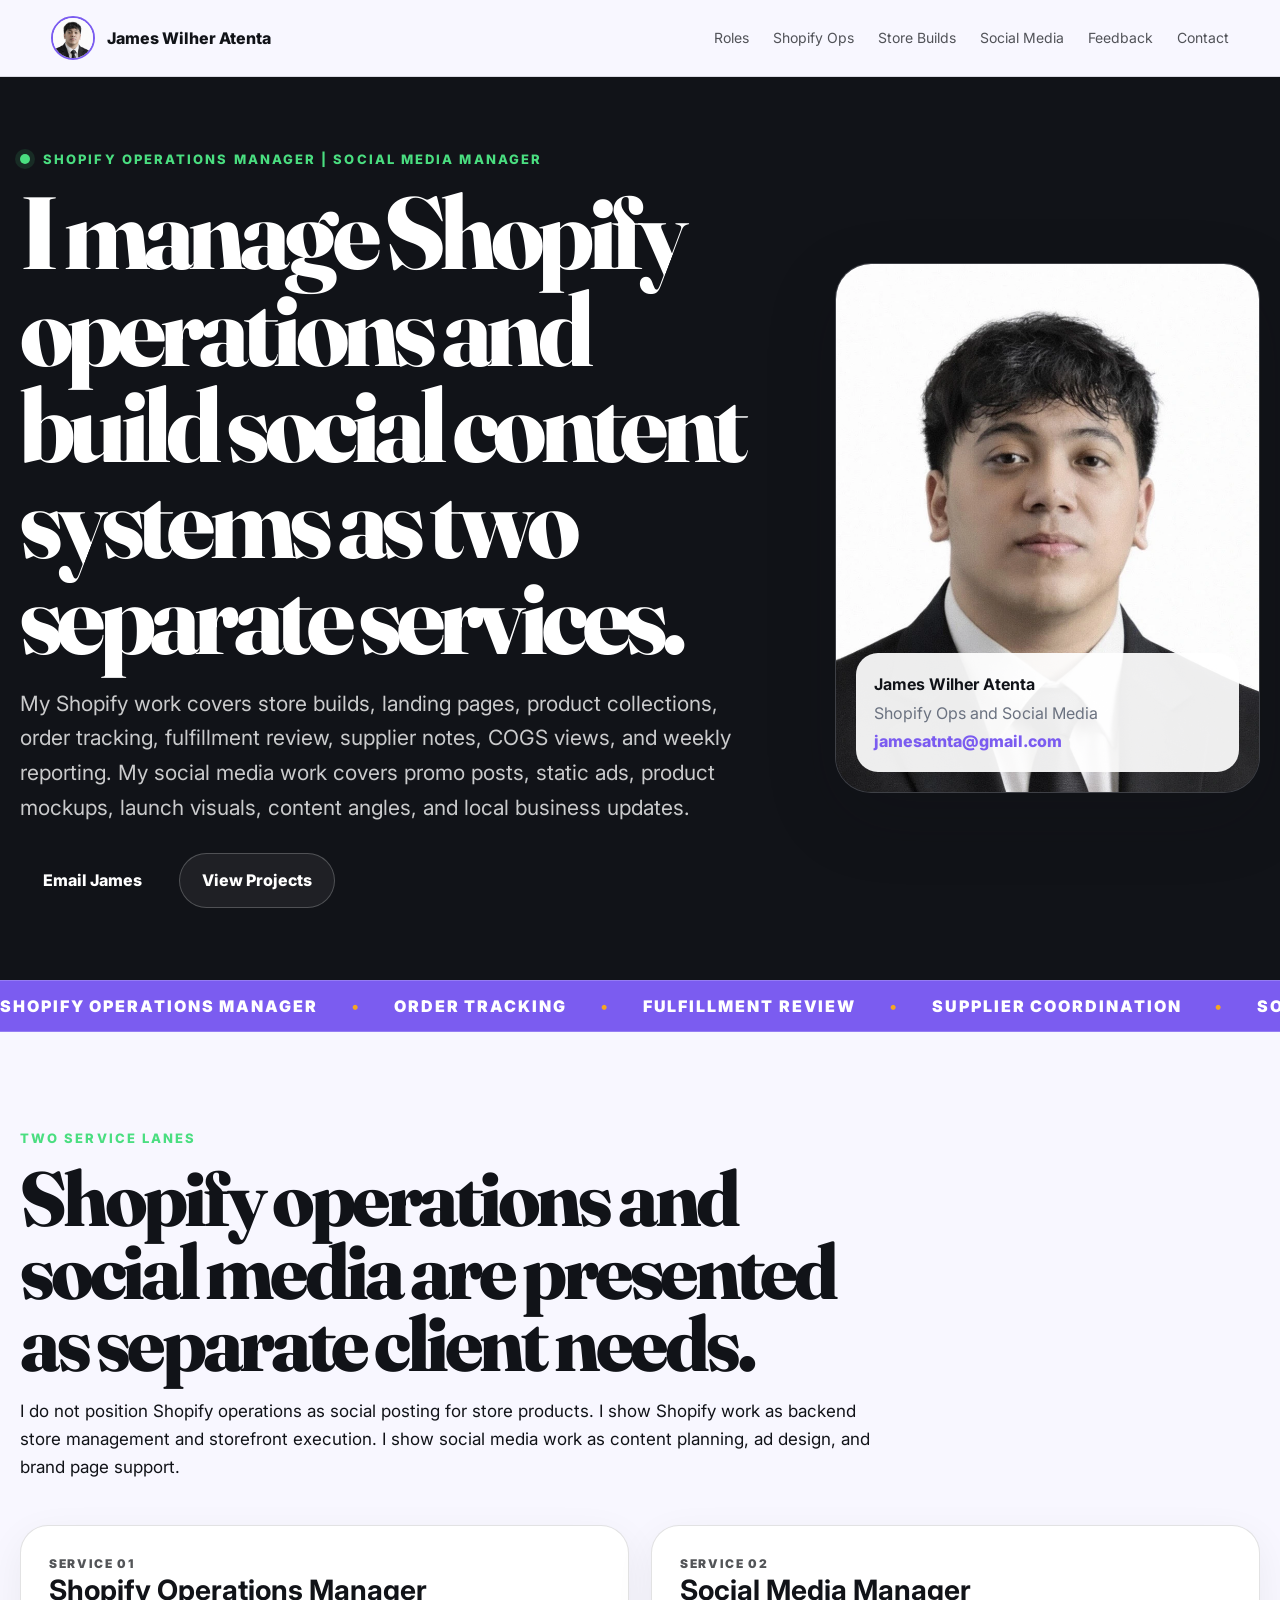
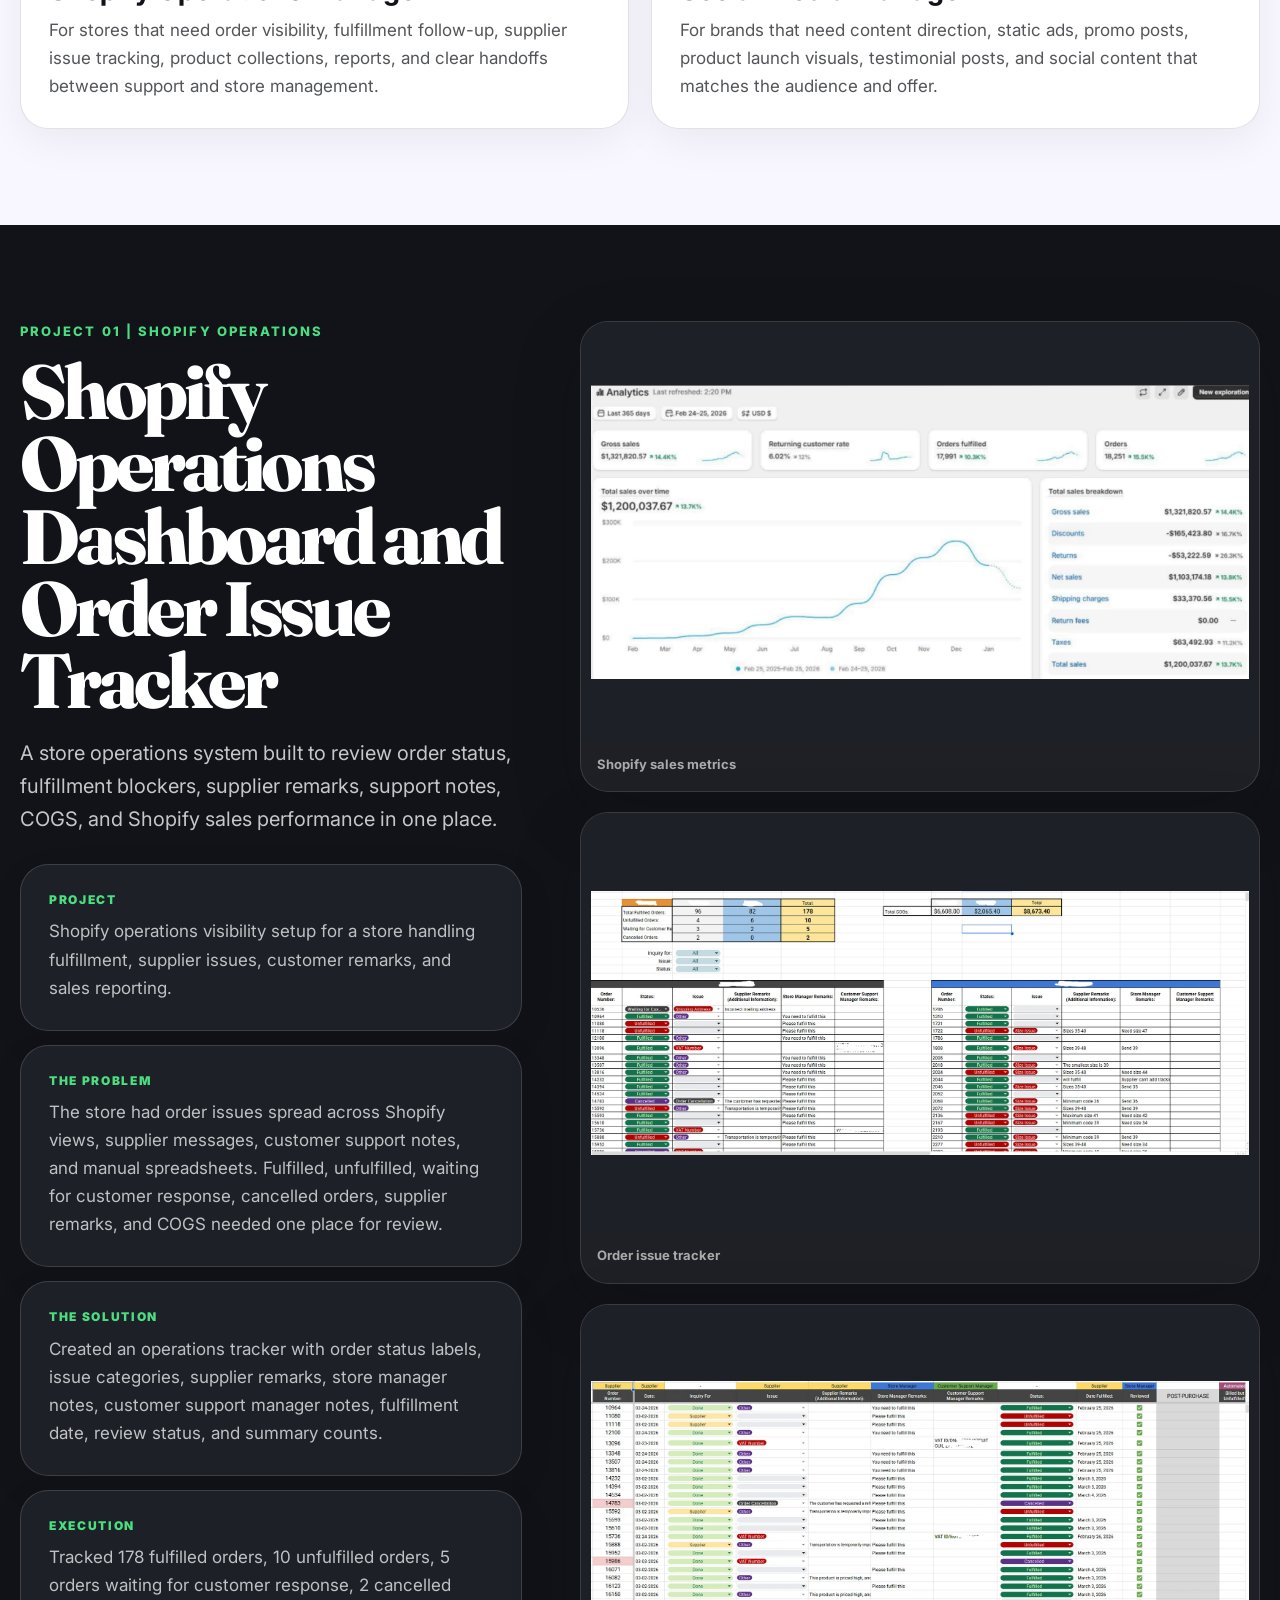
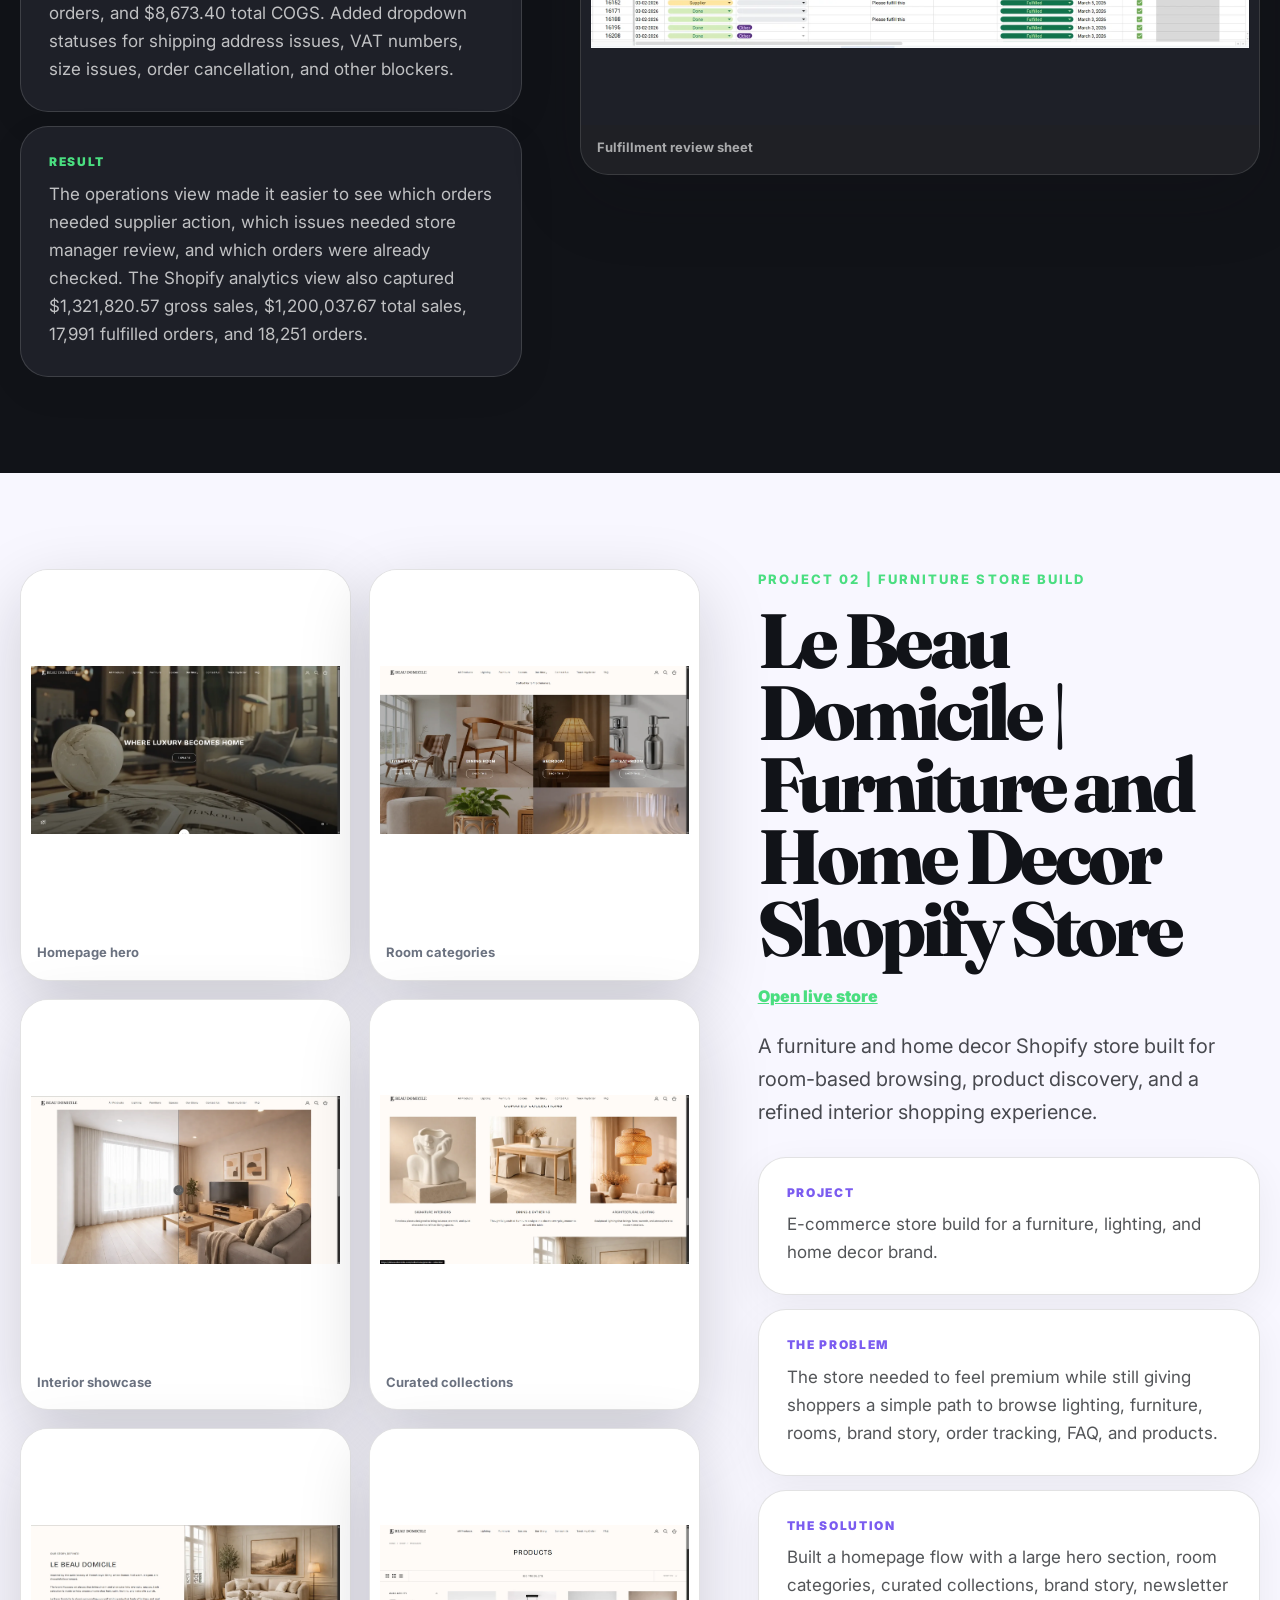
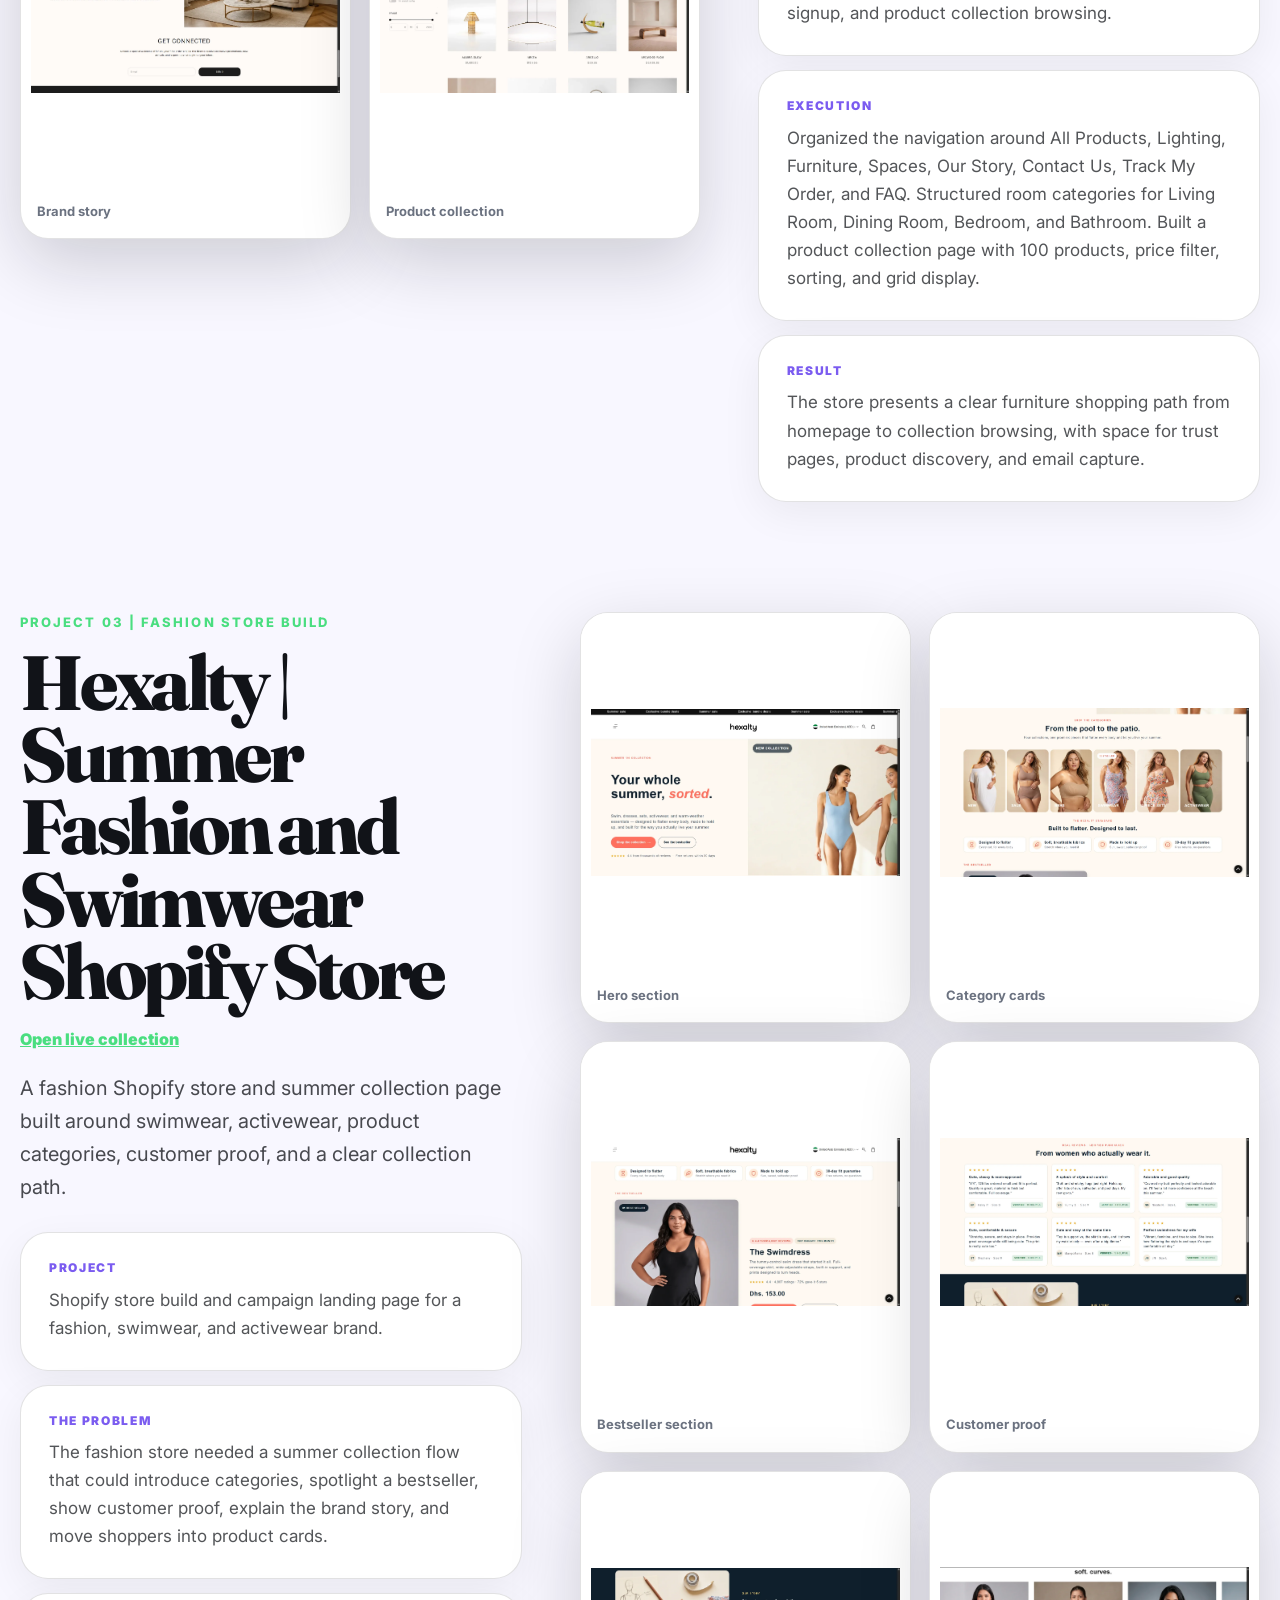
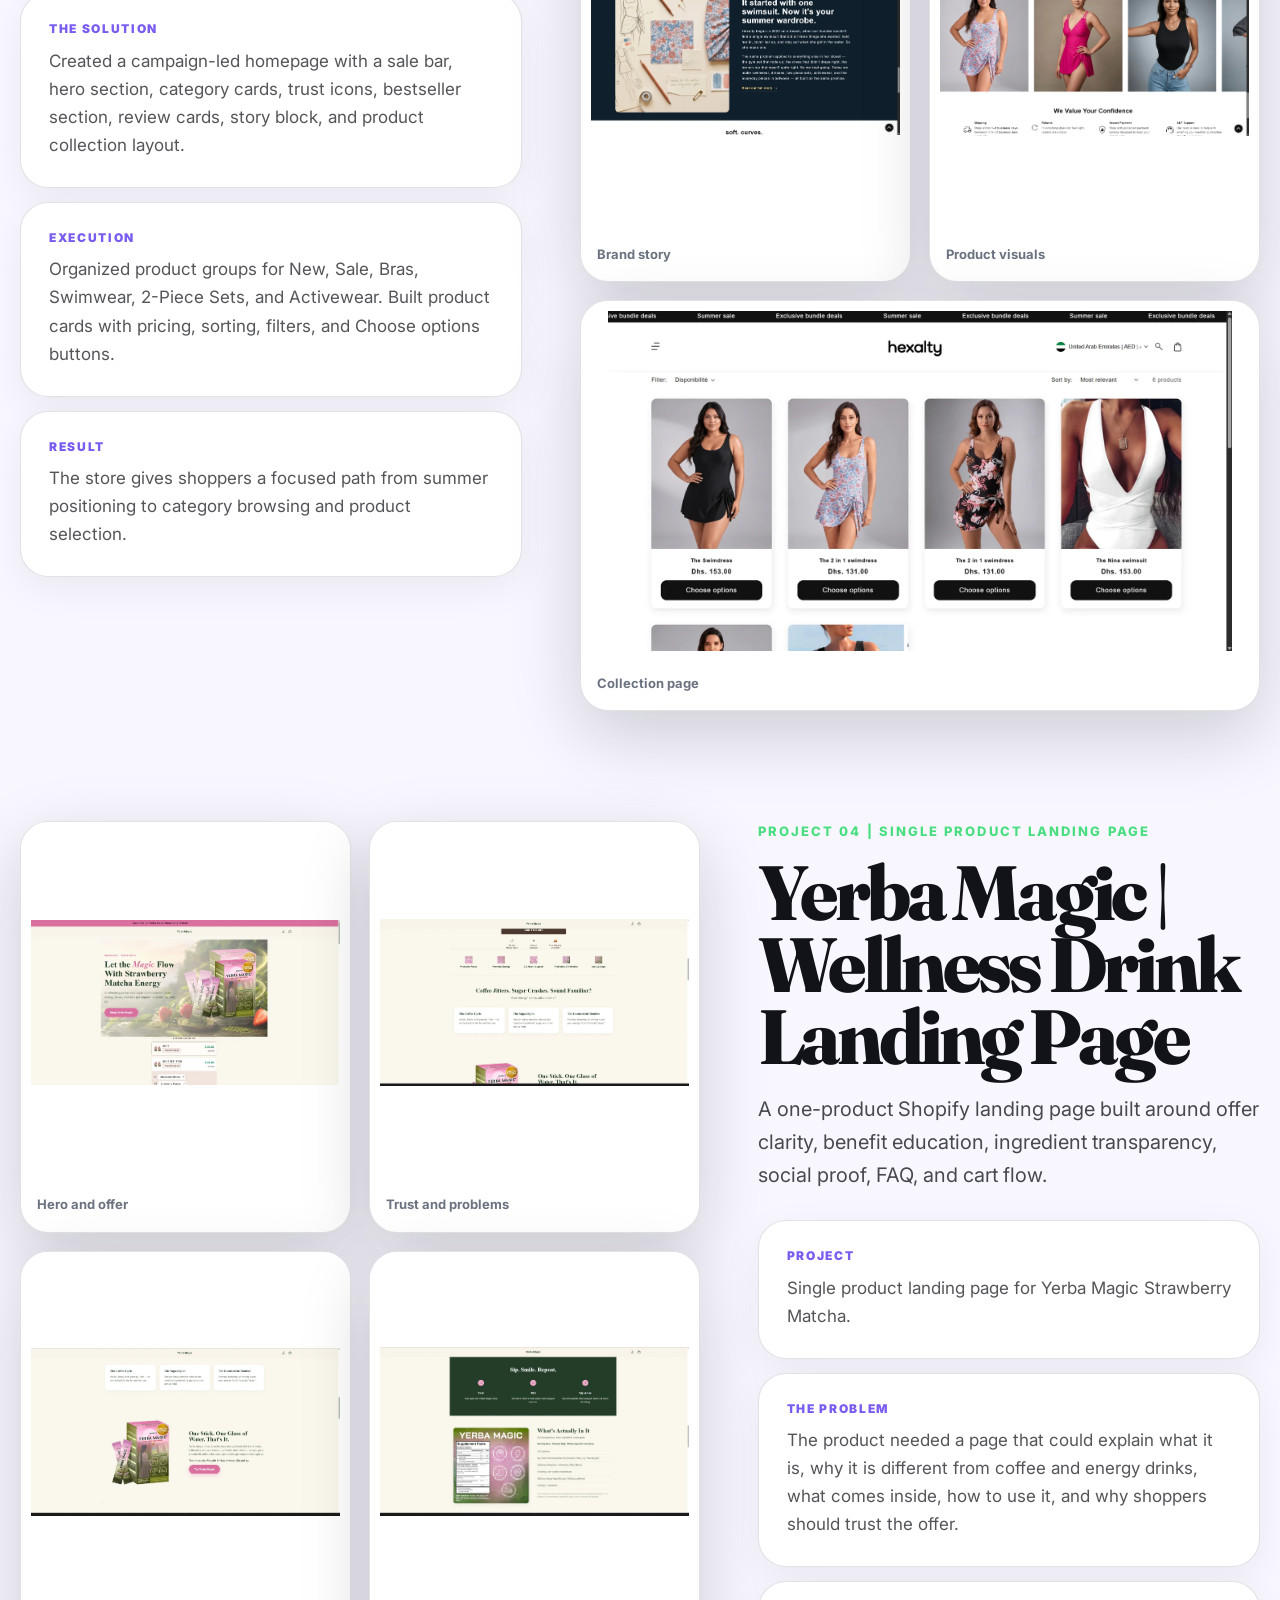
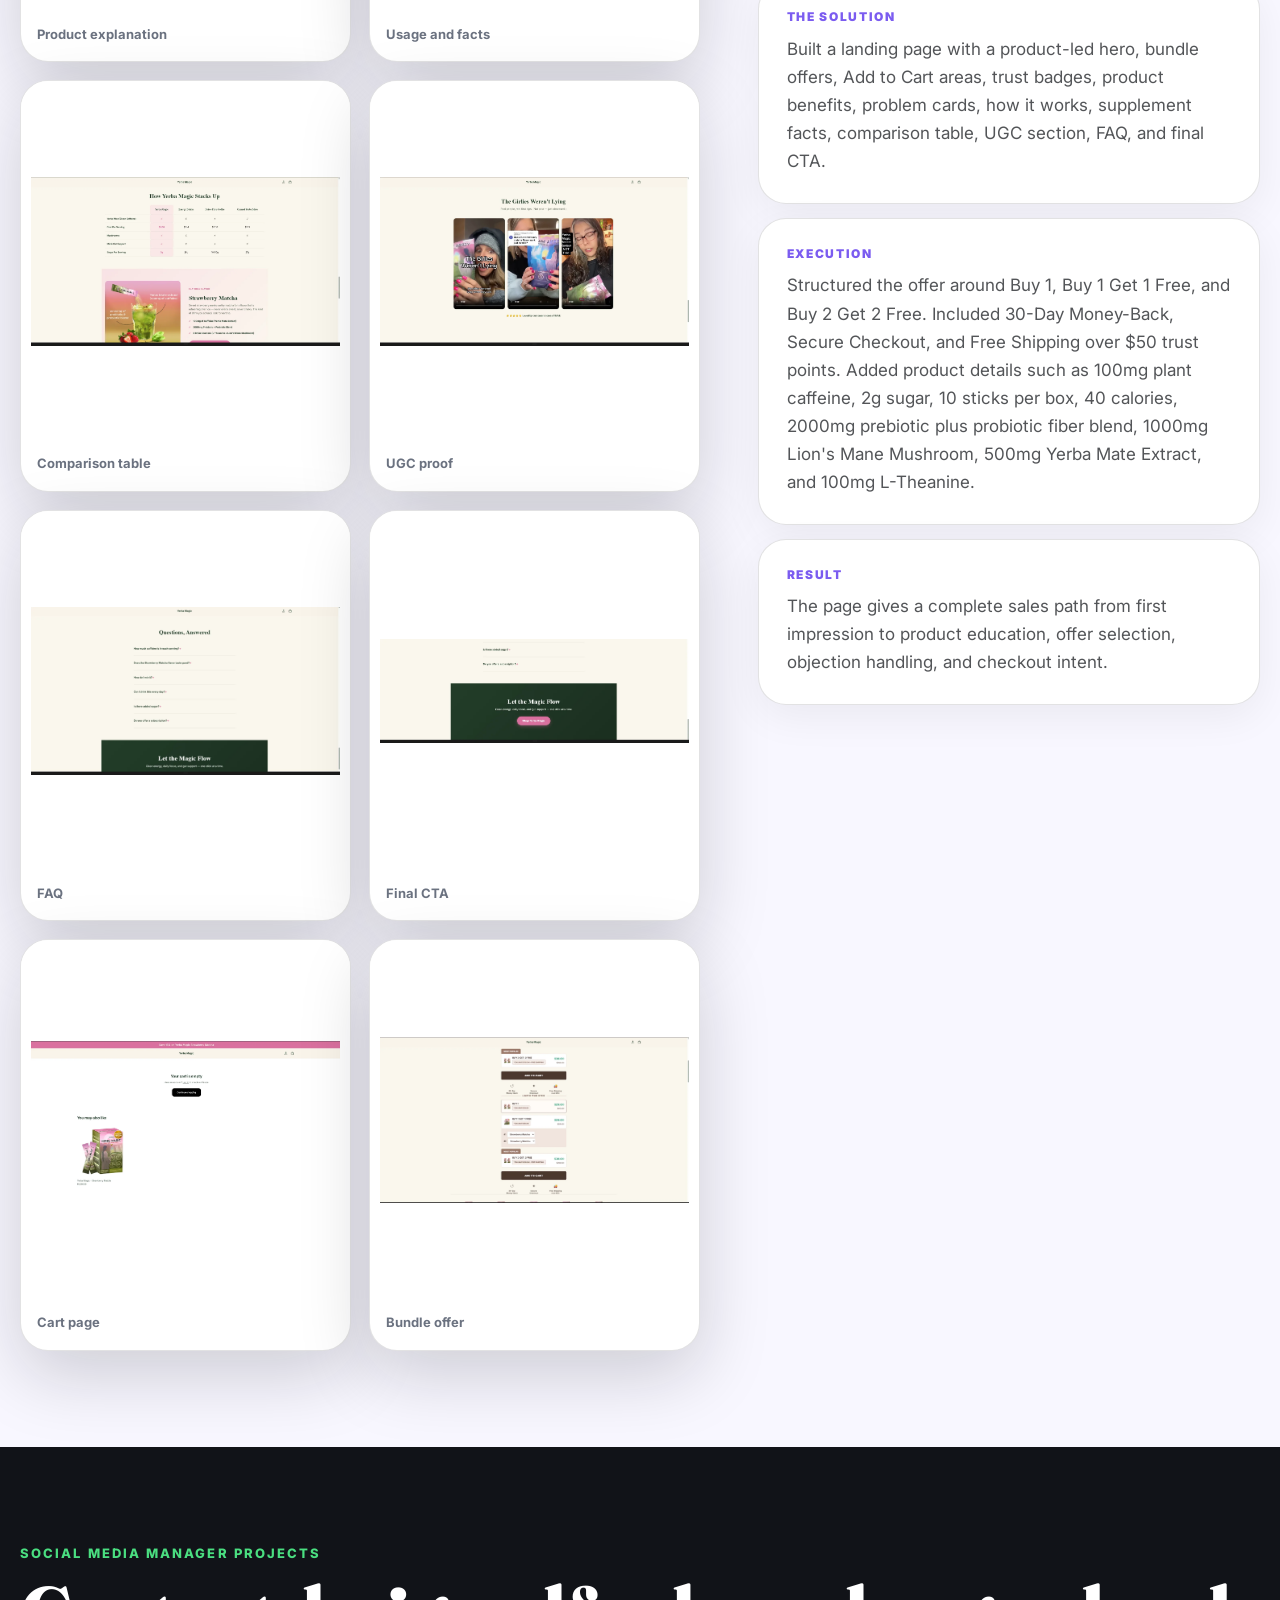
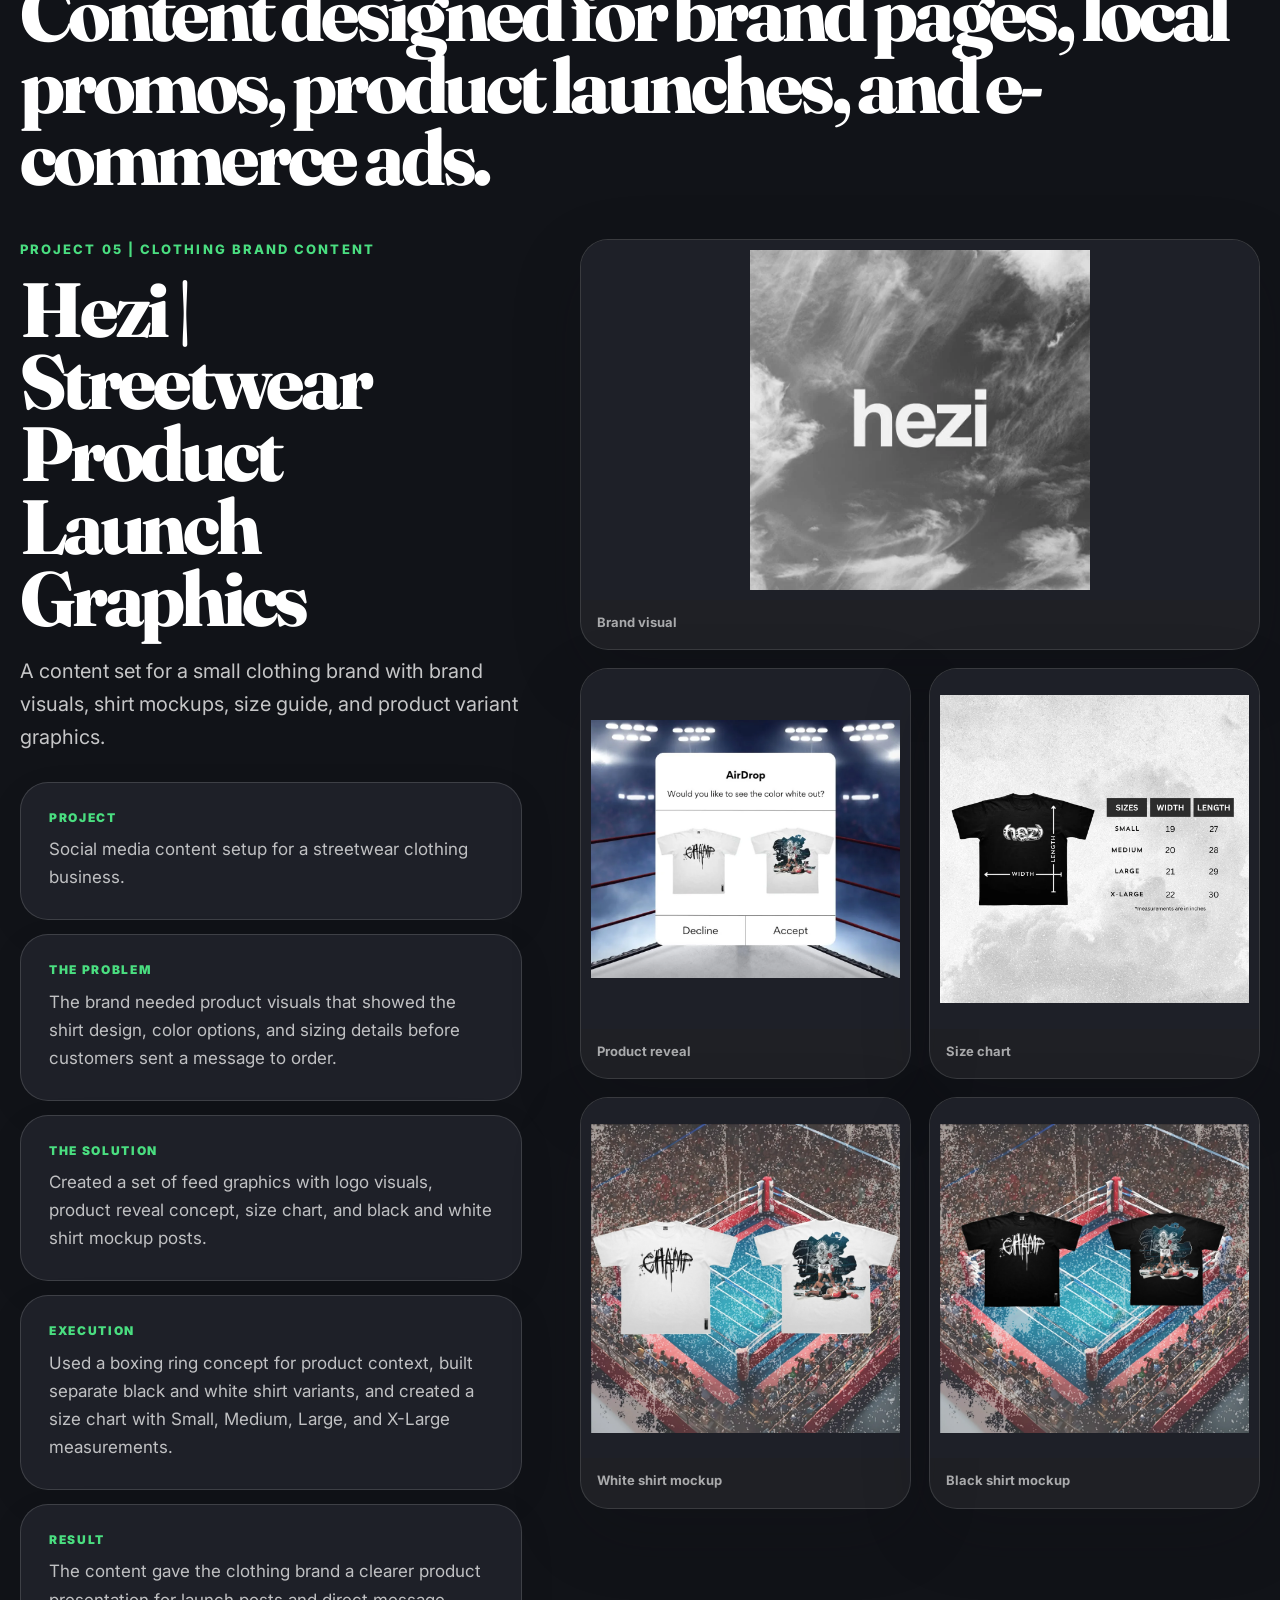
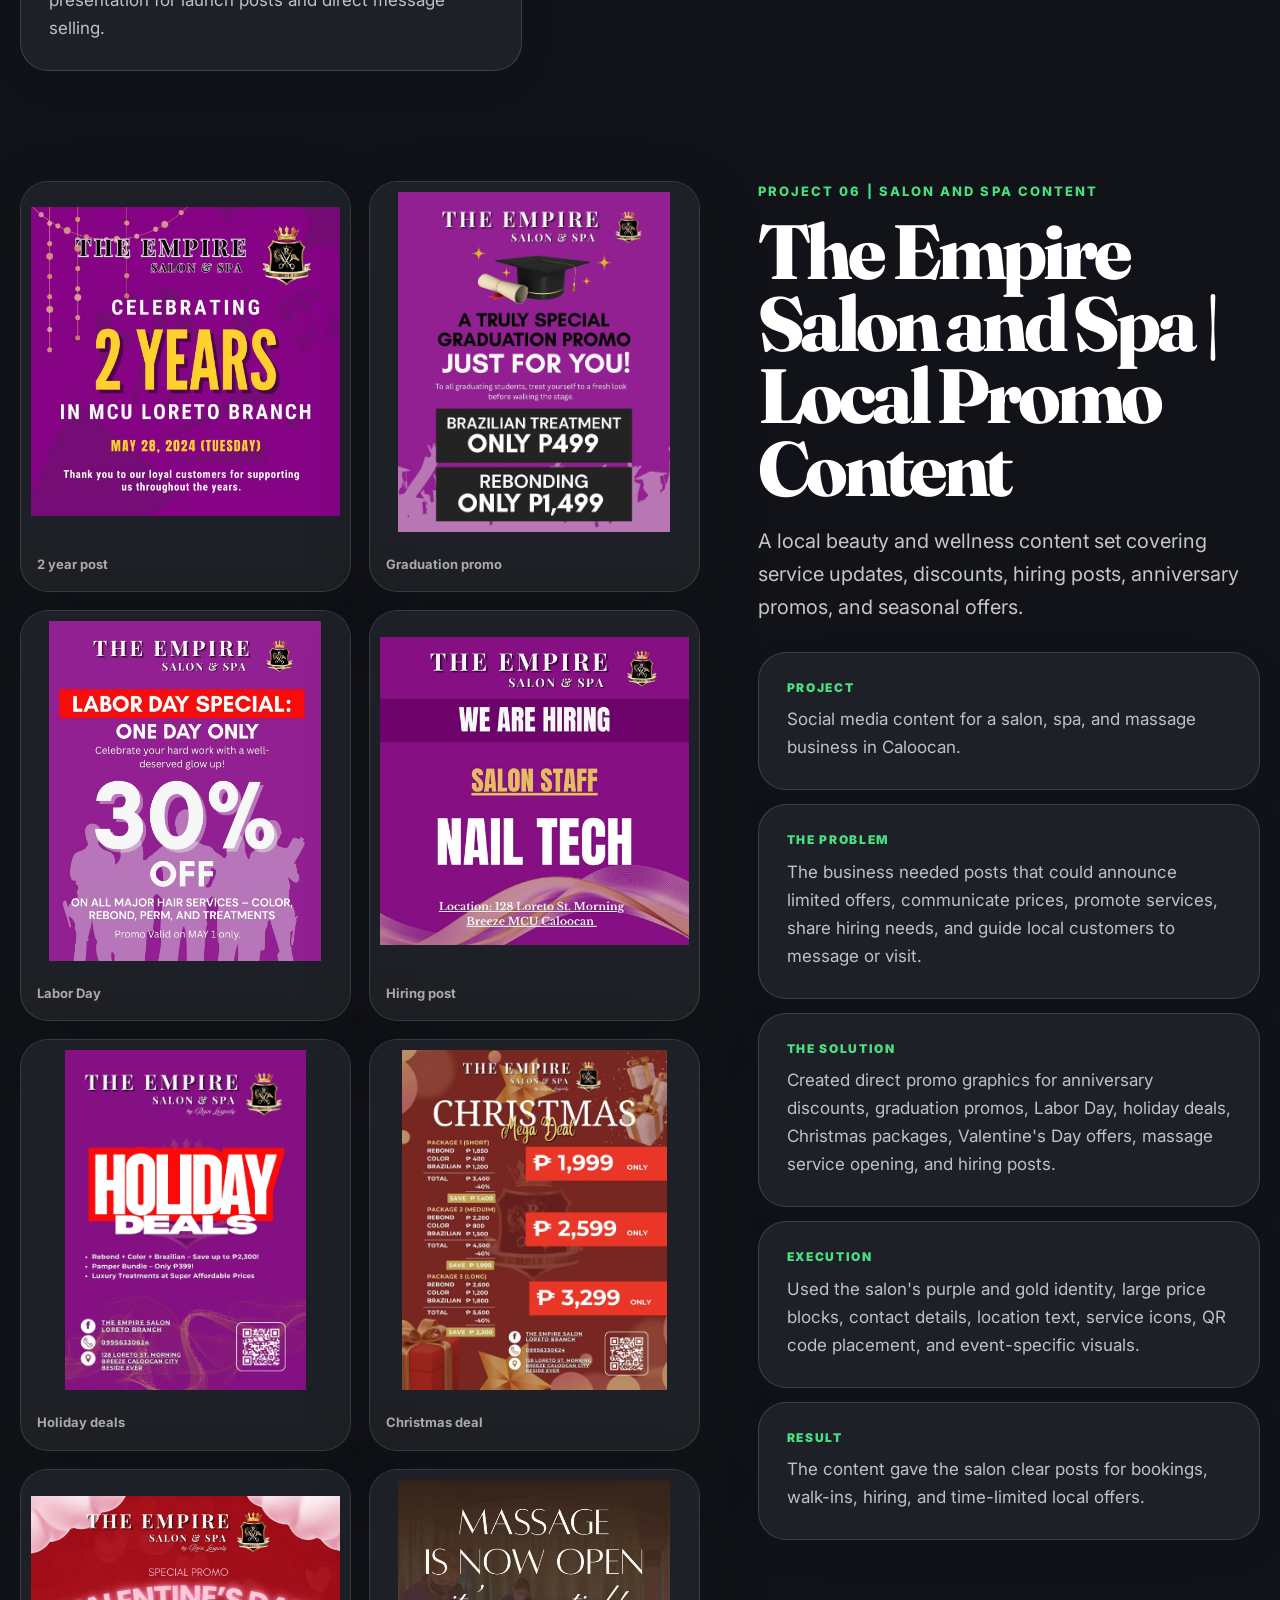
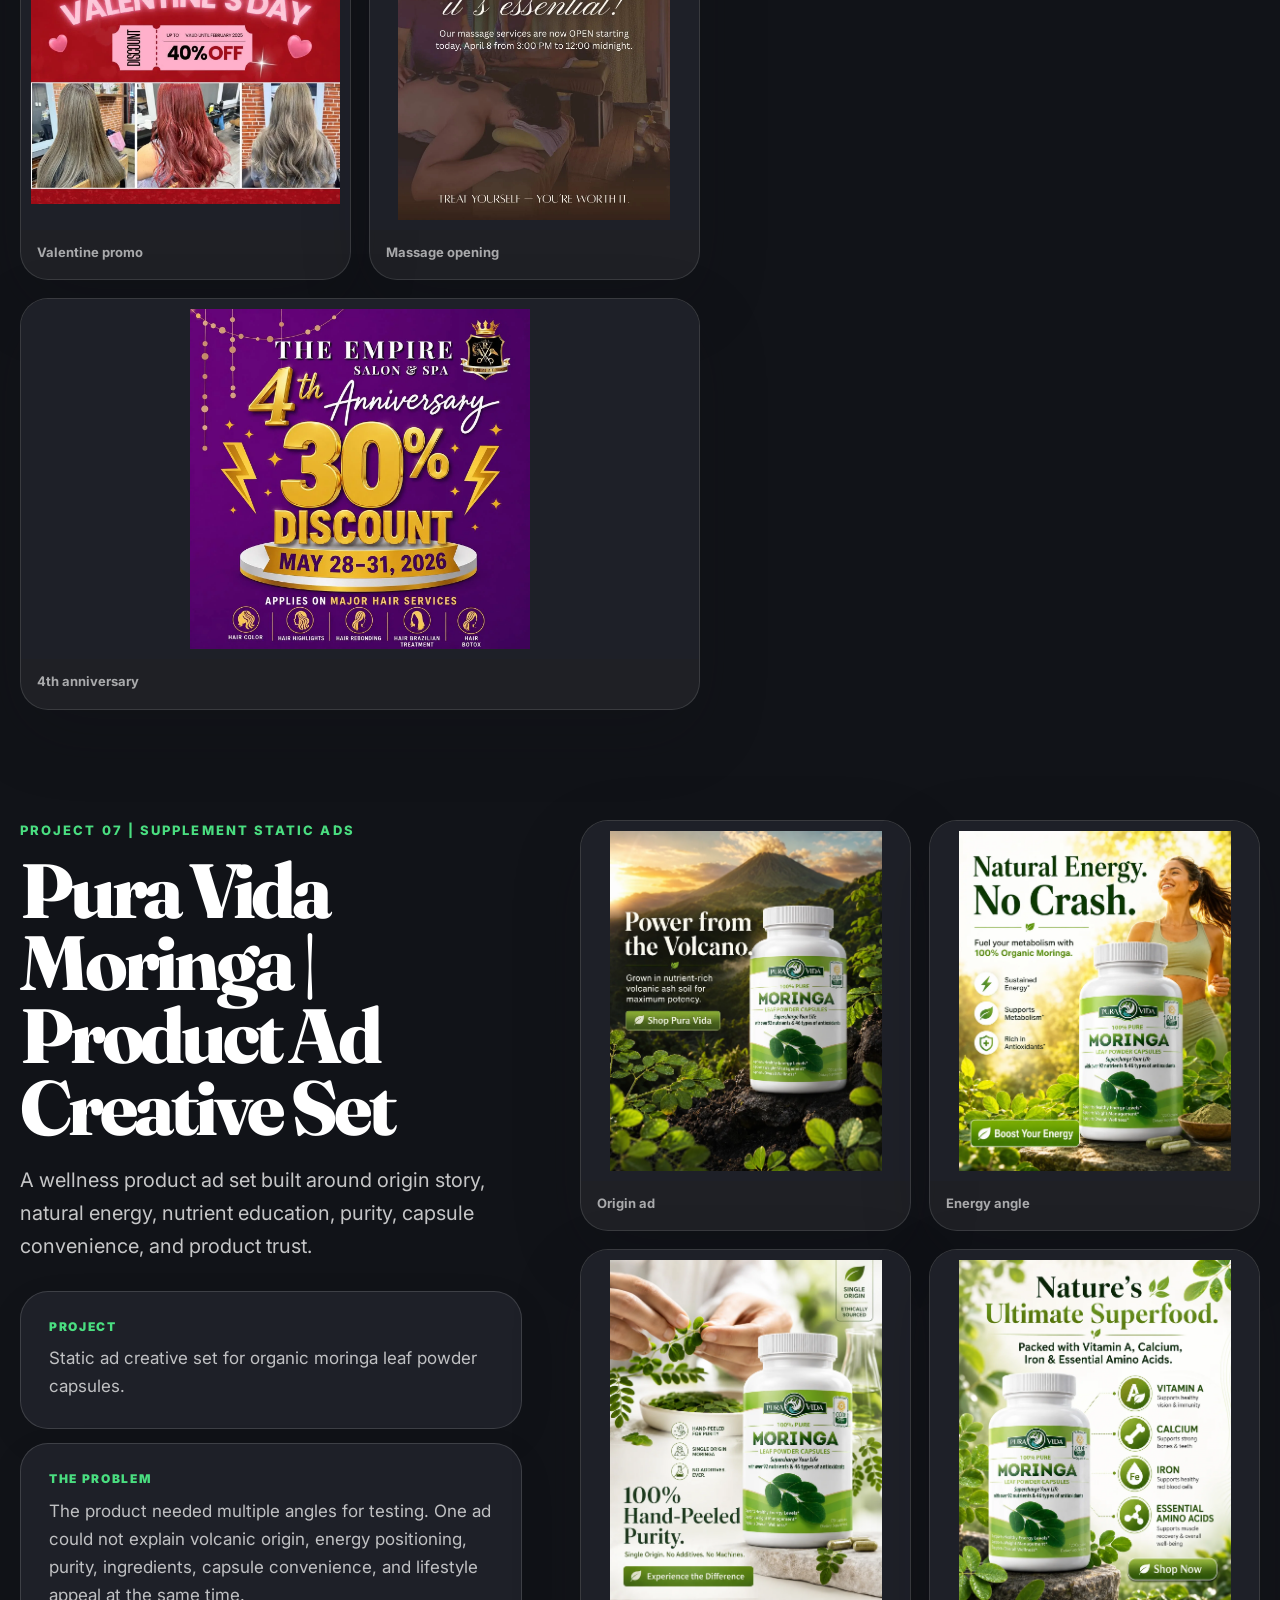
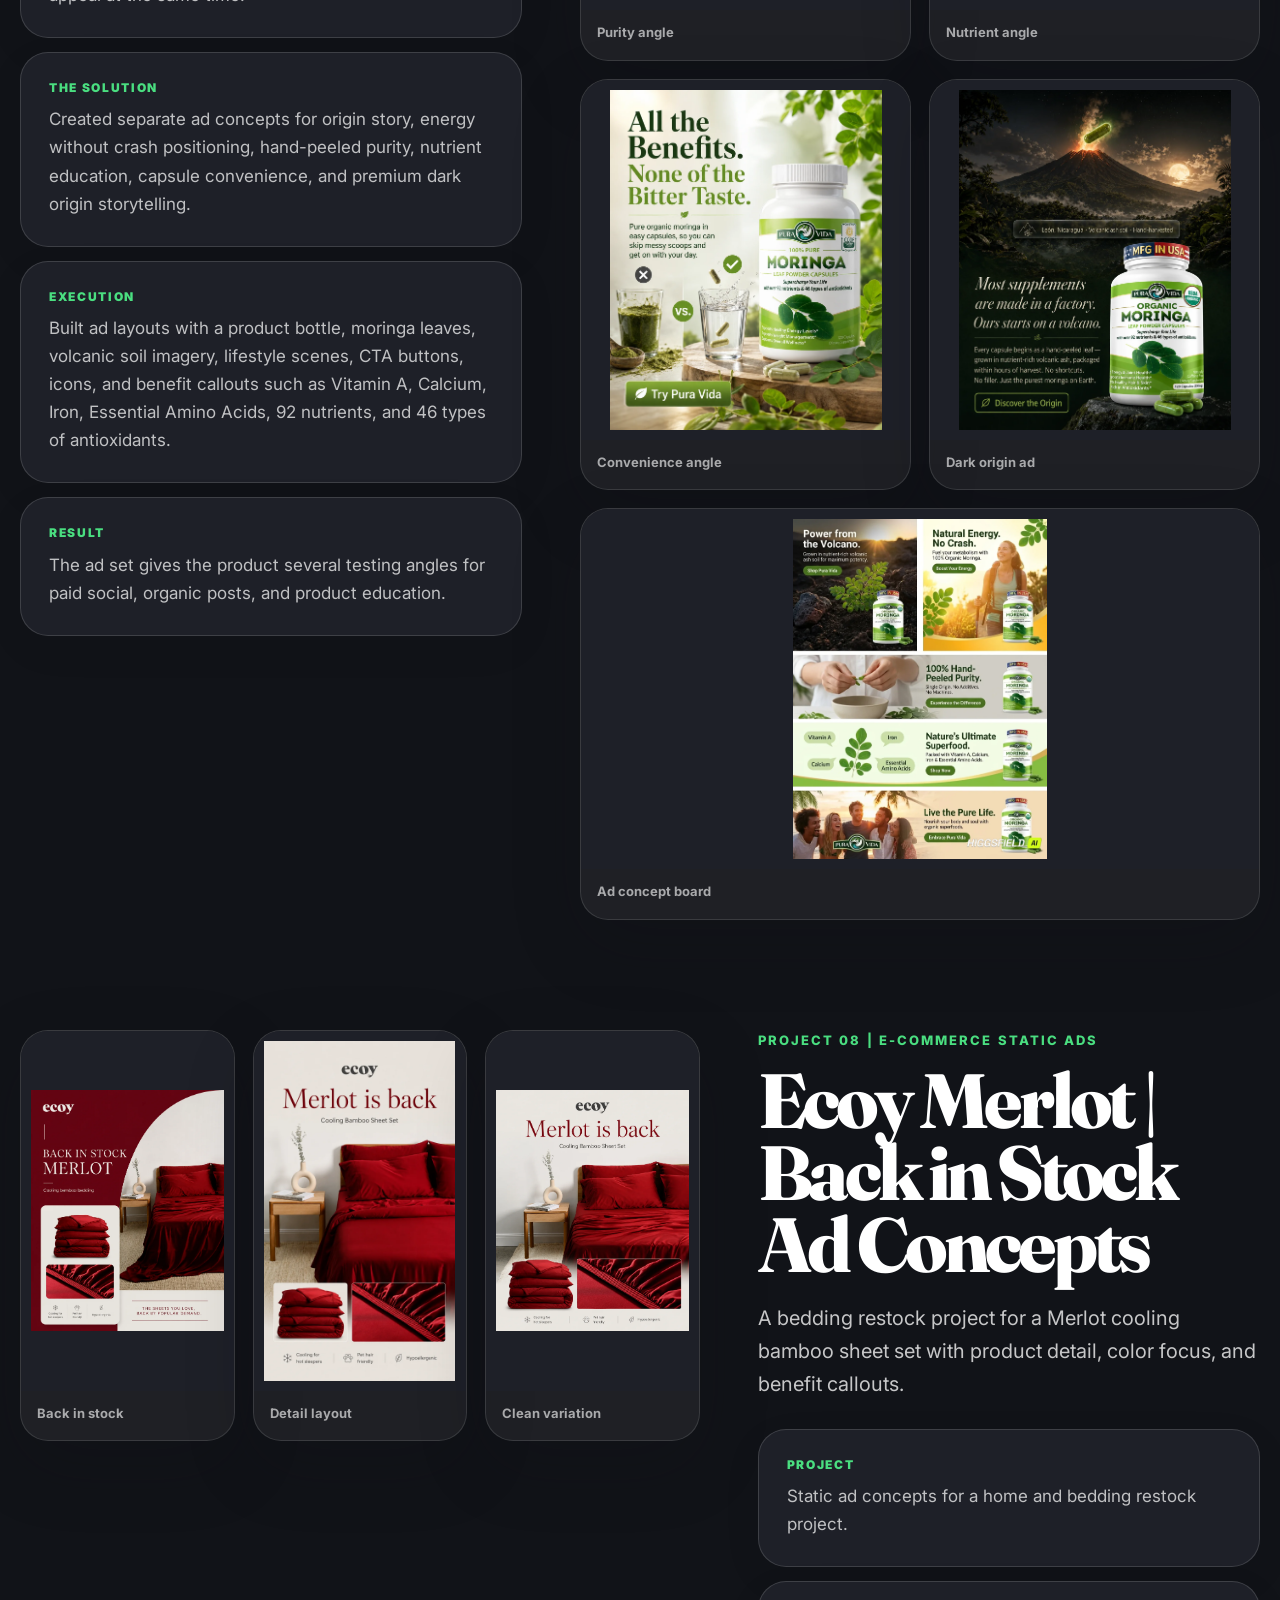
==== index.html @ dc3b9719 "Update index.html" ====
<!DOCTYPE html>
<html lang="en">
<head>
  <meta charset="UTF-8">
  <meta name="viewport" content="width=device-width, initial-scale=1.0">
  <meta name="description" content="James Wilher Atenta portfolio for Shopify operations management, Shopify store builds, and social media management.">
  <title>James Wilher Atenta | Shopify Operations Manager and Social Media Manager</title>
  <link rel="preconnect" href="https://fonts.googleapis.com">
  <link rel="preconnect" href="https://fonts.gstatic.com" crossorigin>
  <link href="https://fonts.googleapis.com/css2?family=Inter:wght@400;500;600;700;800&family=Fraunces:opsz,wght@9..144,700;9..144,800&display=swap" rel="stylesheet">
  <link rel="stylesheet" href="styles.css?v=4">
<!-- Image paths use media-v4 folder to avoid old assets cache or mixed files. -->
</head>
<body>
  <header class="site-header" id="top">
    <a class="brand" href="#top" aria-label="Home">
      <img src="media-v4/jwa-v4-james-wilher-atenta-profile.webp" alt="James Wilher Atenta profile photo">
      <span>James Wilher Atenta</span>
    </a>
    <button class="menu-toggle" type="button" aria-label="Open navigation" aria-expanded="false">Menu</button>
    <nav class="nav-links" aria-label="Main navigation">
      <a href="#roles">Roles</a>
      <a href="#shopify-ops">Shopify Ops</a>
      <a href="#store-builds">Store Builds</a>
      <a href="#social-media">Social Media</a>
      <a href="#feedback">Feedback</a>
      <a href="#contact">Contact</a>
    </nav>
  </header>

  <main>
    <section class="hero section-dark">
      <div class="container hero-grid">
        <div class="hero-copy">
          <p class="eyebrow"><span class="status-dot"></span> Shopify Operations Manager | Social Media Manager</p>
          <h1>I manage Shopify operations and build social content systems as two separate services.</h1>
          <p class="hero-text">My Shopify work covers store builds, landing pages, product collections, order tracking, fulfillment review, supplier notes, COGS views, and weekly reporting. My social media work covers promo posts, static ads, product mockups, launch visuals, content angles, and local business updates.</p>
          <div class="hero-actions">
            <a class="btn secondary" href="https://mail.google.com/mail/?view=cm&fs=1&to=jamesatnta@gmail.com&su=Shopify%20Operations%20or%20Social%20Media%20Inquiry" target="_blank" rel="noopener">
  Email James
</a>
            <a class="btn btn-secondary" href="#projects">View Projects</a>
          </div>
        </div>
        <aside class="hero-card" aria-label="James Wilher Atenta profile card">
          <img src="media-v4/jwa-v4-james-wilher-atenta-profile.webp" alt="James Wilher Atenta professional photo">
          <div class="hero-card-note">
            <strong>James Wilher Atenta</strong>
            <span>Shopify Ops and Social Media</span>
            <a href="mailto:jamesatnta@gmail.com">jamesatnta@gmail.com</a>
          </div>
        </aside>
      </div>
    </section>

    <section class="marquee-wrap" aria-label="Service divider">
      <div class="marquee-track">
        <span>Shopify Operations Manager</span>
        <span>Order Tracking</span>
        <span>Fulfillment Review</span>
        <span>Supplier Coordination</span>
        <span>Social Media Manager</span>
        <span>Static Ads</span>
        <span>Promo Posts</span>
        <span>Content Systems</span>
        <span>Shopify Store Builds</span>
        <span>Landing Pages</span>
        <span>Shopify Operations Manager</span>
        <span>Order Tracking</span>
        <span>Fulfillment Review</span>
        <span>Supplier Coordination</span>
        <span>Social Media Manager</span>
        <span>Static Ads</span>
        <span>Promo Posts</span>
        <span>Content Systems</span>
        <span>Shopify Store Builds</span>
        <span>Landing Pages</span>
      </div>
    </section>

    <section class="section-light" id="roles">
      <div class="container">
        <div class="section-heading narrow">
          <p class="eyebrow">Two service lanes</p>
          <h2>Shopify operations and social media are presented as separate client needs.</h2>
          <p>I do not position Shopify operations as social posting for store products. I show Shopify work as backend store management and storefront execution. I show social media work as content planning, ad design, and brand page support.</p>
        </div>
        <div class="role-grid">
          <article class="role-card">
            <p class="card-kicker">Service 01</p>
            <h3>Shopify Operations Manager</h3>
            <p>For stores that need order visibility, fulfillment follow-up, supplier issue tracking, product collections, reports, and clear handoffs between support and store management.</p>
          </article>
          <article class="role-card">
            <p class="card-kicker">Service 02</p>
            <h3>Social Media Manager</h3>
            <p>For brands that need content direction, static ads, promo posts, product launch visuals, testimonial posts, and social content that matches the audience and offer.</p>
          </article>
        </div>
      </div>
    </section>

    <section class="section-dark" id="shopify-ops">
      <div class="container project-row" id="projects">
        <div class="project-copy">
          <p class="eyebrow">PROJECT 01 | Shopify Operations</p>
          <h2>Shopify Operations Dashboard and Order Issue Tracker</h2>
          <p class="project-summary">A store operations system built to review order status, fulfillment blockers, supplier remarks, support notes, COGS, and Shopify sales performance in one place.</p>
          <div class="case-stack dark-cards">
            <div class="case-box"><h3>Project</h3><p>Shopify operations visibility setup for a store handling fulfillment, supplier issues, customer remarks, and sales reporting.</p></div>
            <div class="case-box"><h3>The Problem</h3><p>The store had order issues spread across Shopify views, supplier messages, customer support notes, and manual spreadsheets. Fulfilled, unfulfilled, waiting for customer response, cancelled orders, supplier remarks, and COGS needed one place for review.</p></div>
            <div class="case-box"><h3>The Solution</h3><p>Created an operations tracker with order status labels, issue categories, supplier remarks, store manager notes, customer support manager notes, fulfillment date, review status, and summary counts.</p></div>
            <div class="case-box"><h3>Execution</h3><p>Tracked 178 fulfilled orders, 10 unfulfilled orders, 5 orders waiting for customer response, 2 cancelled orders, and $8,673.40 total COGS. Added dropdown statuses for shipping address issues, VAT numbers, size issues, order cancellation, and other blockers.</p></div>
            <div class="case-box"><h3>Result</h3><p>The operations view made it easier to see which orders needed supplier action, which issues needed store manager review, and which orders were already checked. The Shopify analytics view also captured $1,321,820.57 gross sales, $1,200,037.67 total sales, 17,991 fulfilled orders, and 18,251 orders.</p></div>
          </div>
        </div>
        <div class="media-stack fixed-media" aria-label="Shopify operations images">
          <figure><img src="media-v4/jwa-v4-shopify-sales-metrics-1321820.webp" alt="Shopify Analytics screenshot with $1,321,820.57 gross sales"><figcaption>Shopify sales metrics</figcaption></figure>
          <figure><img src="media-v4/jwa-v4-shopify-order-issue-tracker.webp" alt="Order issue tracker with status labels and COGS view"><figcaption>Order issue tracker</figcaption></figure>
          <figure><img src="media-v4/jwa-v4-shopify-fulfillment-review-sheet.webp" alt="Fulfillment review sheet with supplier and support notes"><figcaption>Fulfillment review sheet</figcaption></figure>
        </div>
      </div>
    </section>

    <section class="section-light" id="store-builds">
      <div class="container project-row reverse">
        <div class="project-copy">
          <p class="eyebrow">PROJECT 02 | Furniture Store Build</p>
          <h2>Le Beau Domicile | Furniture and Home Decor Shopify Store</h2>
          <a class="text-link" href="https://lebeaudomicile.com/" target="_blank" rel="noopener">Open live store</a>
          <p class="project-summary">A furniture and home decor Shopify store built for room-based browsing, product discovery, and a refined interior shopping experience.</p>
          <div class="case-stack light-cards">
            <div class="case-box"><h3>Project</h3><p>E-commerce store build for a furniture, lighting, and home decor brand.</p></div>
            <div class="case-box"><h3>The Problem</h3><p>The store needed to feel premium while still giving shoppers a simple path to browse lighting, furniture, rooms, brand story, order tracking, FAQ, and products.</p></div>
            <div class="case-box"><h3>The Solution</h3><p>Built a homepage flow with a large hero section, room categories, curated collections, brand story, newsletter signup, and product collection browsing.</p></div>
            <div class="case-box"><h3>Execution</h3><p>Organized the navigation around All Products, Lighting, Furniture, Spaces, Our Story, Contact Us, Track My Order, and FAQ. Structured room categories for Living Room, Dining Room, Bedroom, and Bathroom. Built a product collection page with 100 products, price filter, sorting, and grid display.</p></div>
            <div class="case-box"><h3>Result</h3><p>The store presents a clear furniture shopping path from homepage to collection browsing, with space for trust pages, product discovery, and email capture.</p></div>
          </div>
        </div>
        <div class="gallery gallery-six" aria-label="Le Beau Domicile screenshots">
          <figure><img src="media-v4/jwa-v4-lebeau-01.webp" alt="Le Beau homepage hero"><figcaption>Homepage hero</figcaption></figure>
          <figure><img src="media-v4/jwa-v4-lebeau-02.webp" alt="Le Beau room category section"><figcaption>Room categories</figcaption></figure>
          <figure><img src="media-v4/jwa-v4-lebeau-03.webp" alt="Le Beau before and after interior section"><figcaption>Interior showcase</figcaption></figure>
          <figure><img src="media-v4/jwa-v4-lebeau-04.webp" alt="Le Beau curated collections"><figcaption>Curated collections</figcaption></figure>
          <figure><img src="media-v4/jwa-v4-lebeau-05.webp" alt="Le Beau brand story section"><figcaption>Brand story</figcaption></figure>
          <figure><img src="media-v4/jwa-v4-lebeau-06.webp" alt="Le Beau product collection page"><figcaption>Product collection</figcaption></figure>
        </div>
      </div>

      <div class="container project-row split-top">
        <div class="project-copy">
          <p class="eyebrow">PROJECT 03 | Fashion Store Build</p>
          <h2>Hexalty | Summer Fashion and Swimwear Shopify Store</h2>
          <a class="text-link" href="https://hexalty.com/collections/swimsuit" target="_blank" rel="noopener">Open live collection</a>
          <p class="project-summary">A fashion Shopify store and summer collection page built around swimwear, activewear, product categories, customer proof, and a clear collection path.</p>
          <div class="case-stack light-cards">
            <div class="case-box"><h3>Project</h3><p>Shopify store build and campaign landing page for a fashion, swimwear, and activewear brand.</p></div>
            <div class="case-box"><h3>The Problem</h3><p>The fashion store needed a summer collection flow that could introduce categories, spotlight a bestseller, show customer proof, explain the brand story, and move shoppers into product cards.</p></div>
            <div class="case-box"><h3>The Solution</h3><p>Created a campaign-led homepage with a sale bar, hero section, category cards, trust icons, bestseller section, review cards, story block, and product collection layout.</p></div>
            <div class="case-box"><h3>Execution</h3><p>Organized product groups for New, Sale, Bras, Swimwear, 2-Piece Sets, and Activewear. Built product cards with pricing, sorting, filters, and Choose options buttons.</p></div>
            <div class="case-box"><h3>Result</h3><p>The store gives shoppers a focused path from summer positioning to category browsing and product selection.</p></div>
          </div>
        </div>
        <div class="gallery gallery-seven" aria-label="Hexalty screenshots">
          <figure><img src="media-v4/jwa-v4-hexalty-01.webp" alt="Hexalty hero section"><figcaption>Hero section</figcaption></figure>
          <figure><img src="media-v4/jwa-v4-hexalty-02.webp" alt="Hexalty category section"><figcaption>Category cards</figcaption></figure>
          <figure><img src="media-v4/jwa-v4-hexalty-03.webp" alt="Hexalty bestseller section"><figcaption>Bestseller section</figcaption></figure>
          <figure><img src="media-v4/jwa-v4-hexalty-04.webp" alt="Hexalty customer review section"><figcaption>Customer proof</figcaption></figure>
          <figure><img src="media-v4/jwa-v4-hexalty-05.webp" alt="Hexalty brand story section"><figcaption>Brand story</figcaption></figure>
          <figure><img src="media-v4/jwa-v4-hexalty-06.webp" alt="Hexalty product gallery section"><figcaption>Product visuals</figcaption></figure>
          <figure><img src="media-v4/jwa-v4-hexalty-07.webp" alt="Hexalty swimsuit collection page"><figcaption>Collection page</figcaption></figure>
        </div>
      </div>

      <div class="container project-row reverse split-top">
        <div class="project-copy">
          <p class="eyebrow">PROJECT 04 | Single Product Landing Page</p>
          <h2>Yerba Magic | Wellness Drink Landing Page</h2>
          <p class="project-summary">A one-product Shopify landing page built around offer clarity, benefit education, ingredient transparency, social proof, FAQ, and cart flow.</p>
          <div class="case-stack light-cards">
            <div class="case-box"><h3>Project</h3><p>Single product landing page for Yerba Magic Strawberry Matcha.</p></div>
            <div class="case-box"><h3>The Problem</h3><p>The product needed a page that could explain what it is, why it is different from coffee and energy drinks, what comes inside, how to use it, and why shoppers should trust the offer.</p></div>
            <div class="case-box"><h3>The Solution</h3><p>Built a landing page with a product-led hero, bundle offers, Add to Cart areas, trust badges, product benefits, problem cards, how it works, supplement facts, comparison table, UGC section, FAQ, and final CTA.</p></div>
            <div class="case-box"><h3>Execution</h3><p>Structured the offer around Buy 1, Buy 1 Get 1 Free, and Buy 2 Get 2 Free. Included 30-Day Money-Back, Secure Checkout, and Free Shipping over $50 trust points. Added product details such as 100mg plant caffeine, 2g sugar, 10 sticks per box, 40 calories, 2000mg prebiotic plus probiotic fiber blend, 1000mg Lion's Mane Mushroom, 500mg Yerba Mate Extract, and 100mg L-Theanine.</p></div>
            <div class="case-box"><h3>Result</h3><p>The page gives a complete sales path from first impression to product education, offer selection, objection handling, and checkout intent.</p></div>
          </div>
        </div>
        <div class="gallery gallery-ten" aria-label="Yerba Magic screenshots">
          <figure><img src="media-v4/jwa-v4-yerba-01.webp" alt="Yerba Magic hero and offer section"><figcaption>Hero and offer</figcaption></figure>
          <figure><img src="media-v4/jwa-v4-yerba-02.webp" alt="Yerba Magic trust and problem section"><figcaption>Trust and problems</figcaption></figure>
          <figure><img src="media-v4/jwa-v4-yerba-03.webp" alt="Yerba Magic product explanation section"><figcaption>Product explanation</figcaption></figure>
          <figure><img src="media-v4/jwa-v4-yerba-04.webp" alt="Yerba Magic usage steps and facts section"><figcaption>Usage and facts</figcaption></figure>
          <figure><img src="media-v4/jwa-v4-yerba-05.webp" alt="Yerba Magic comparison table"><figcaption>Comparison table</figcaption></figure>
          <figure><img src="media-v4/jwa-v4-yerba-06.webp" alt="Yerba Magic UGC section"><figcaption>UGC proof</figcaption></figure>
          <figure><img src="media-v4/jwa-v4-yerba-07.webp" alt="Yerba Magic FAQ section"><figcaption>FAQ</figcaption></figure>
          <figure><img src="media-v4/jwa-v4-yerba-08.webp" alt="Yerba Magic final CTA"><figcaption>Final CTA</figcaption></figure>
          <figure><img src="media-v4/jwa-v4-yerba-09.webp" alt="Yerba Magic cart page"><figcaption>Cart page</figcaption></figure>
          <figure><img src="media-v4/jwa-v4-yerba-10.webp" alt="Yerba Magic bundle offer section"><figcaption>Bundle offer</figcaption></figure>
        </div>
      </div>
    </section>

    <section class="section-dark" id="social-media">
      <div class="container section-heading">
        <p class="eyebrow">Social Media Manager Projects</p>
        <h2>Content designed for brand pages, local promos, product launches, and e-commerce ads.</h2>
      </div>

      <div class="container project-row">
        <div class="project-copy">
          <p class="eyebrow">PROJECT 05 | Clothing Brand Content</p>
          <h2>Hezi | Streetwear Product Launch Graphics</h2>
          <p class="project-summary">A content set for a small clothing brand with brand visuals, shirt mockups, size guide, and product variant graphics.</p>
          <div class="case-stack dark-cards">
            <div class="case-box"><h3>Project</h3><p>Social media content setup for a streetwear clothing business.</p></div>
            <div class="case-box"><h3>The Problem</h3><p>The brand needed product visuals that showed the shirt design, color options, and sizing details before customers sent a message to order.</p></div>
            <div class="case-box"><h3>The Solution</h3><p>Created a set of feed graphics with logo visuals, product reveal concept, size chart, and black and white shirt mockup posts.</p></div>
            <div class="case-box"><h3>Execution</h3><p>Used a boxing ring concept for product context, built separate black and white shirt variants, and created a size chart with Small, Medium, Large, and X-Large measurements.</p></div>
            <div class="case-box"><h3>Result</h3><p>The content gave the clothing brand a clearer product presentation for launch posts and direct message selling.</p></div>
          </div>
        </div>
        <div class="gallery gallery-five" aria-label="Hezi content">
          <figure><img src="media-v4/jwa-v4-hezi-01.webp" alt="Hezi brand identity post"><figcaption>Brand visual</figcaption></figure>
          <figure><img src="media-v4/jwa-v4-hezi-02.webp" alt="Hezi AirDrop product reveal post"><figcaption>Product reveal</figcaption></figure>
          <figure><img src="media-v4/jwa-v4-hezi-03.webp" alt="Hezi size chart"><figcaption>Size chart</figcaption></figure>
          <figure><img src="media-v4/jwa-v4-hezi-04.webp" alt="Hezi white shirt mockup"><figcaption>White shirt mockup</figcaption></figure>
          <figure><img src="media-v4/jwa-v4-hezi-05.webp" alt="Hezi black shirt mockup"><figcaption>Black shirt mockup</figcaption></figure>
        </div>
      </div>

      <div class="container project-row reverse split-top">
        <div class="project-copy">
          <p class="eyebrow">PROJECT 06 | Salon and Spa Content</p>
          <h2>The Empire Salon and Spa | Local Promo Content</h2>
          <p class="project-summary">A local beauty and wellness content set covering service updates, discounts, hiring posts, anniversary promos, and seasonal offers.</p>
          <div class="case-stack dark-cards">
            <div class="case-box"><h3>Project</h3><p>Social media content for a salon, spa, and massage business in Caloocan.</p></div>
            <div class="case-box"><h3>The Problem</h3><p>The business needed posts that could announce limited offers, communicate prices, promote services, share hiring needs, and guide local customers to message or visit.</p></div>
            <div class="case-box"><h3>The Solution</h3><p>Created direct promo graphics for anniversary discounts, graduation promos, Labor Day, holiday deals, Christmas packages, Valentine's Day offers, massage service opening, and hiring posts.</p></div>
            <div class="case-box"><h3>Execution</h3><p>Used the salon's purple and gold identity, large price blocks, contact details, location text, service icons, QR code placement, and event-specific visuals.</p></div>
            <div class="case-box"><h3>Result</h3><p>The content gave the salon clear posts for bookings, walk-ins, hiring, and time-limited local offers.</p></div>
          </div>
        </div>
        <div class="gallery gallery-nine" aria-label="The Empire Salon content">
          <figure><img src="media-v4/jwa-v4-empire-01.webp" alt="Empire two year anniversary post"><figcaption>2 year post</figcaption></figure>
          <figure><img src="media-v4/jwa-v4-empire-02.webp" alt="Empire graduation promo post"><figcaption>Graduation promo</figcaption></figure>
          <figure><img src="media-v4/jwa-v4-empire-03.webp" alt="Empire Labor Day special post"><figcaption>Labor Day</figcaption></figure>
          <figure><img src="media-v4/jwa-v4-empire-04.webp" alt="Empire hiring post"><figcaption>Hiring post</figcaption></figure>
          <figure><img src="media-v4/jwa-v4-empire-05.webp" alt="Empire holiday deals post"><figcaption>Holiday deals</figcaption></figure>
          <figure><img src="media-v4/jwa-v4-empire-06.webp" alt="Empire Christmas mega deal post"><figcaption>Christmas deal</figcaption></figure>
          <figure><img src="media-v4/jwa-v4-empire-07.webp" alt="Empire Valentine promo post"><figcaption>Valentine promo</figcaption></figure>
          <figure><img src="media-v4/jwa-v4-empire-08.webp" alt="Empire massage service post"><figcaption>Massage opening</figcaption></figure>
          <figure><img src="media-v4/jwa-v4-empire-09.webp" alt="Empire fourth anniversary discount post"><figcaption>4th anniversary</figcaption></figure>
        </div>
      </div>

      <div class="container project-row split-top">
        <div class="project-copy">
          <p class="eyebrow">PROJECT 07 | Supplement Static Ads</p>
          <h2>Pura Vida Moringa | Product Ad Creative Set</h2>
          <p class="project-summary">A wellness product ad set built around origin story, natural energy, nutrient education, purity, capsule convenience, and product trust.</p>
          <div class="case-stack dark-cards">
            <div class="case-box"><h3>Project</h3><p>Static ad creative set for organic moringa leaf powder capsules.</p></div>
            <div class="case-box"><h3>The Problem</h3><p>The product needed multiple angles for testing. One ad could not explain volcanic origin, energy positioning, purity, ingredients, capsule convenience, and lifestyle appeal at the same time.</p></div>
            <div class="case-box"><h3>The Solution</h3><p>Created separate ad concepts for origin story, energy without crash positioning, hand-peeled purity, nutrient education, capsule convenience, and premium dark origin storytelling.</p></div>
            <div class="case-box"><h3>Execution</h3><p>Built ad layouts with a product bottle, moringa leaves, volcanic soil imagery, lifestyle scenes, CTA buttons, icons, and benefit callouts such as Vitamin A, Calcium, Iron, Essential Amino Acids, 92 nutrients, and 46 types of antioxidants.</p></div>
            <div class="case-box"><h3>Result</h3><p>The ad set gives the product several testing angles for paid social, organic posts, and product education.</p></div>
          </div>
        </div>
        <div class="gallery gallery-seven" aria-label="Pura Vida ads">
          <figure><img src="media-v4/jwa-v4-pura-01.webp" alt="Pura Vida volcano origin ad"><figcaption>Origin ad</figcaption></figure>
          <figure><img src="media-v4/jwa-v4-pura-02.webp" alt="Pura Vida natural energy ad"><figcaption>Energy angle</figcaption></figure>
          <figure><img src="media-v4/jwa-v4-pura-03.webp" alt="Pura Vida hand peeled purity ad"><figcaption>Purity angle</figcaption></figure>
          <figure><img src="media-v4/jwa-v4-pura-04.webp" alt="Pura Vida nutrient ad"><figcaption>Nutrient angle</figcaption></figure>
          <figure><img src="media-v4/jwa-v4-pura-05.webp" alt="Pura Vida capsule convenience ad"><figcaption>Convenience angle</figcaption></figure>
          <figure><img src="media-v4/jwa-v4-pura-06.webp" alt="Pura Vida dark origin ad"><figcaption>Dark origin ad</figcaption></figure>
          <figure><img src="media-v4/jwa-v4-pura-07.webp" alt="Pura Vida ad concept board"><figcaption>Ad concept board</figcaption></figure>
        </div>
      </div>

      <div class="container project-row reverse split-top">
        <div class="project-copy">
          <p class="eyebrow">PROJECT 08 | E-commerce Static Ads</p>
          <h2>Ecoy Merlot | Back in Stock Ad Concepts</h2>
          <p class="project-summary">A bedding restock project for a Merlot cooling bamboo sheet set with product detail, color focus, and benefit callouts.</p>
          <div class="case-stack dark-cards">
            <div class="case-box"><h3>Project</h3><p>Static ad concepts for a home and bedding restock project.</p></div>
            <div class="case-box"><h3>The Problem</h3><p>The project needed to tell returning buyers that Merlot was back in stock while showing the bedding color, fabric feel, product stack, and key reasons to buy.</p></div>
            <div class="case-box"><h3>The Solution</h3><p>Designed product-focused ad layouts using the Merlot color, bedroom scenes, close-up fabric details, product stack visuals, and benefit icons for hot sleepers, pet hair, and hypoallergenic positioning.</p></div>
            <div class="case-box"><h3>Execution</h3><p>Created multiple vertical layouts for feed and ad use, with a clear restock message, product imagery, detail panels, and benefit callouts.</p></div>
            <div class="case-box"><h3>Result</h3><p>The ad concepts make the restock message easy to understand while keeping the product color and fabric detail as the main visual focus.</p></div>
          </div>
        </div>
        <div class="gallery gallery-three" aria-label="Ecoy Merlot ads">
          <figure><img src="media-v4/jwa-v4-ecoy-01.webp" alt="Ecoy back in stock Merlot ad"><figcaption>Back in stock</figcaption></figure>
          <figure><img src="media-v4/jwa-v4-ecoy-02.webp" alt="Ecoy Merlot is back ad with details"><figcaption>Detail layout</figcaption></figure>
          <figure><img src="media-v4/jwa-v4-ecoy-03.webp" alt="Ecoy Merlot clean ad variation"><figcaption>Clean variation</figcaption></figure>
        </div>
      </div>
    </section>

    <section class="section-light" id="feedback">
      <div class="container section-heading narrow">
        <p class="eyebrow">Client Feedback</p>
        <h2>Messages from clients after store edits, product uploads, reports, and content review.</h2>
      </div>
      <div class="container testimonial-grid" aria-label="Client feedback screenshots">
        <figure><img src="media-v4/jwa-v4-testimonial-01.webp" alt="Client feedback about store layout"><figcaption>Store layout feedback</figcaption></figure>
        <figure><img src="media-v4/jwa-v4-testimonial-02.webp" alt="Client feedback about taking care of tasks"><figcaption>Task trust feedback</figcaption></figure>
        <figure><img src="media-v4/jwa-v4-testimonial-03.webp" alt="Client feedback about updates and product uploads"><figcaption>Updates and uploads</figcaption></figure>
        <figure><img src="media-v4/jwa-v4-testimonial-04.webp" alt="Client feedback about clean content style"><figcaption>Content style feedback</figcaption></figure>
        <figure><img src="media-v4/jwa-v4-testimonial-05.webp" alt="Client feedback about social media posts"><figcaption>Social media feedback</figcaption></figure>
      </div>
    </section>

    <section class="section-dark" id="tools">
      <div class="container section-heading narrow">
        <p class="eyebrow">Tools and Platforms</p>
        <h2>Tools I use for store work, content creation, reporting, team updates, and payment/admin support.</h2>
      </div>
      <div class="container tool-groups">
        <article><h3>E-commerce and Store Building</h3><p>Shopify, GemPages, PageFly, TikTok Shop</p></article>
        <article><h3>Creative and Content</h3><p>Canva, CapCut, Higgsfield, ChatGPT, Claude, Gemini</p></article>
        <article><h3>Project and Communication</h3><p>Asana, Notion, Slack, Discord, Calendly</p></article>
        <article><h3>Admin, Reports, Payments</h3><p>Gmail, Google Drive, Google Sheets, Microsoft Excel, PayPal, Wise</p></article>
      </div>
      <div class="container tool-grid" aria-label="Tool logos">
        <img src="media-v4/jwa-v4-tool-shopify.webp" alt="Shopify logo">
        <img src="media-v4/jwa-v4-tool-gempages.webp" alt="GemPages logo">
        <img src="media-v4/jwa-v4-tool-pagefly.webp" alt="PageFly logo">
        <img src="media-v4/jwa-v4-tool-tiktok-shop.webp" alt="TikTok Shop logo">
        <img src="media-v4/jwa-v4-tool-canva.webp" alt="Canva logo">
        <img src="media-v4/jwa-v4-tool-capcut.webp" alt="CapCut logo">
        <img src="media-v4/jwa-v4-tool-higgsfield.webp" alt="Higgsfield logo">
        <img src="media-v4/jwa-v4-tool-chatgpt.webp" alt="ChatGPT logo">
        <img src="media-v4/jwa-v4-tool-claude.webp" alt="Claude logo">
        <img src="media-v4/jwa-v4-tool-gemini.webp" alt="Gemini logo">
        <img src="media-v4/jwa-v4-tool-instagram.webp" alt="Instagram logo">
        <img src="media-v4/jwa-v4-tool-tiktok.webp" alt="TikTok logo">
        <img src="media-v4/jwa-v4-tool-asana.webp" alt="Asana logo">
        <img src="media-v4/jwa-v4-tool-notion.webp" alt="Notion logo">
        <img src="media-v4/jwa-v4-tool-slack.webp" alt="Slack logo">
        <img src="media-v4/jwa-v4-tool-discord.webp" alt="Discord logo">
        <img src="media-v4/jwa-v4-tool-gmail.webp" alt="Gmail logo">
        <img src="media-v4/jwa-v4-tool-drive.webp" alt="Google Drive logo">
        <img src="media-v4/jwa-v4-tool-sheets.webp" alt="Google Sheets logo">
        <img src="media-v4/jwa-v4-tool-excel.webp" alt="Microsoft Excel logo">
        <img src="media-v4/jwa-v4-tool-paypal.webp" alt="PayPal logo">
        <img src="media-v4/jwa-v4-tool-wise.webp" alt="Wise logo">
        <img src="media-v4/jwa-v4-tool-calendly.webp" alt="Calendly logo">
      </div>
    </section>

    <section class="section-light contact-section" id="contact">
      <div class="container contact-card">
        <div>
          <p class="eyebrow">Contact</p>
          <h2>Need a Shopify Operations Manager for your store or a Social Media Manager for your brand?</h2>
          <p>I can handle store operations systems, Shopify page builds, social content, static ads, and reports without mixing the two services into one unclear role.</p>
        </div>
        <div class="contact-actions">
          <a class="btn secondary" href="https://mail.google.com/mail/?view=cm&fs=1&to=jamesatnta@gmail.com&su=Shopify%20Operations%20or%20Social%20Media%20Inquiry" target="_blank" rel="noopener">
  Email James
</a>
          <a class="btn btn-secondary dark-text" href="tel:+639606239178">Call +63 960 623 9178</a>
        </div>
      </div>
    </section>
  </main>

  <footer class="site-footer">
    <div class="container footer-grid">
      <p>James Wilher Atenta</p>
      <p><a href="mailto:jamesatnta@gmail.com">jamesatnta@gmail.com</a></p>
      <p><a href="tel:+639606239178">+63 960 623 9178</a></p>
    </div>
  </footer>
  <script src="script.js?v=4"></script>
</body>
</html>
---- styles.css ----
:root {
  --ink: #111318;
  --secondary-dark: #1E2028;
  --violet: #7B5CF0;
  --gold: #F5A623;
  --white: #FFFFFF;
  --soft: #F8F7FF;
  --muted: #6B7280;
  --success: #4ADE80;
  --line: rgba(255,255,255,0.14);
  --light-line: rgba(17,19,24,0.12);
  --shadow: 0 24px 70px rgba(17,19,24,0.18);
}

* { box-sizing: border-box; }
html { scroll-behavior: smooth; }
body {
  margin: 0;
  color: var(--ink);
  background: var(--soft);
  font-family: Inter, system-ui, -apple-system, BlinkMacSystemFont, "Segoe UI", sans-serif;
  line-height: 1.65;
}
img { max-width: 100%; display: block; }
a { color: inherit; }
.container { width: min(1280px, calc(100% - 40px)); margin: 0 auto; }

.site-header {
  position: sticky;
  top: 0;
  z-index: 50;
  display: flex;
  align-items: center;
  justify-content: space-between;
  padding: 16px clamp(20px, 4vw, 64px);
  background: rgba(248, 247, 255, 0.92);
  border-bottom: 1px solid var(--light-line);
  backdrop-filter: blur(18px);
}
.brand { display: inline-flex; align-items: center; gap: 12px; text-decoration: none; font-weight: 800; }
.brand img { width: 44px; height: 44px; border-radius: 999px; object-fit: cover; border: 2px solid var(--violet); }
.nav-links { display: flex; align-items: center; gap: 24px; font-size: 14px; color: rgba(17,19,24,0.72); }
.nav-links a { text-decoration: none; }
.nav-links a:hover { color: var(--violet); }
.menu-toggle { display: none; border: 1px solid var(--light-line); background: var(--white); border-radius: 999px; padding: 10px 14px; font-weight: 700; }

section { padding: 96px 0; }
.section-dark { background: var(--ink); color: var(--white); }
.section-light { background: var(--soft); color: var(--ink); }
.section-heading { margin-bottom: 44px; }
.section-heading.narrow { max-width: 860px; }
.eyebrow { margin: 0 0 14px; color: var(--success); font-size: 13px; letter-spacing: 0.16em; text-transform: uppercase; font-weight: 800; }
.status-dot { width: 10px; height: 10px; display: inline-block; border-radius: 999px; background: var(--success); margin-right: 8px; box-shadow: 0 0 0 5px rgba(74,222,128,0.12); }
h1, h2 { margin: 0; font-family: Fraunces, Georgia, serif; font-weight: 800; line-height: 0.94; letter-spacing: -0.055em; }
h1 { font-size: clamp(52px, 8vw, 118px); max-width: 920px; }
h2 { font-size: clamp(42px, 6vw, 86px); }
h3 { margin: 0 0 8px; line-height: 1.2; }
p { font-size: 17px; }

.hero { padding-top: 72px; padding-bottom: 72px; }
.hero-grid { display: grid; grid-template-columns: minmax(0, 1.15fr) minmax(320px, 0.65fr); gap: 64px; align-items: center; }
.hero-text { max-width: 790px; color: rgba(255,255,255,0.78); font-size: clamp(17px, 2vw, 21px); }
.hero-actions { display: flex; flex-wrap: wrap; gap: 14px; margin-top: 28px; }
.btn { display: inline-flex; align-items: center; justify-content: center; min-height: 48px; padding: 13px 22px; border-radius: 999px; text-decoration: none; font-weight: 800; border: 1px solid transparent; }
.btn-primary { background: var(--violet); color: var(--white); box-shadow: 0 12px 38px rgba(123,92,240,0.36); }
.btn-secondary { border-color: rgba(255,255,255,0.22); color: var(--white); background: rgba(255,255,255,0.06); }
.btn-secondary.dark-text { color: var(--ink); border-color: var(--light-line); background: var(--white); }
.hero-card { position: relative; background: var(--secondary-dark); border: 1px solid var(--line); border-radius: 36px; overflow: hidden; box-shadow: var(--shadow); }
.hero-card > img { width: 100%; aspect-ratio: 4 / 5; object-fit: cover; object-position: center top; }
.hero-card-note { position: absolute; left: 20px; right: 20px; bottom: 20px; padding: 18px; background: rgba(255,255,255,0.92); color: var(--ink); border-radius: 22px; display: grid; gap: 2px; }
.hero-card-note span { color: var(--muted); }
.hero-card-note a { color: var(--violet); font-weight: 800; text-decoration: none; }

.marquee-wrap { overflow: hidden; background: var(--violet); color: var(--white); padding: 12px 0; border-top: 1px solid rgba(255,255,255,0.2); border-bottom: 1px solid rgba(255,255,255,0.2); }
.marquee-track { display: flex; width: max-content; gap: 34px; animation: marquee 34s linear infinite; font-weight: 900; text-transform: uppercase; letter-spacing: 0.12em; white-space: nowrap; }
.marquee-track span::after { content: "•"; color: var(--gold); margin-left: 34px; }
@keyframes marquee { from { transform: translateX(0); } to { transform: translateX(-50%); } }

.role-grid { display: grid; grid-template-columns: repeat(2, minmax(0,1fr)); gap: 22px; }
.role-card, .case-box, .tool-groups article, .contact-card { border-radius: 28px; border: 1px solid var(--light-line); background: var(--white); padding: 28px; box-shadow: 0 12px 40px rgba(17,19,24,0.06); }
.card-kicker, .case-box h3 { margin: 0 0 10px; color: var(--violet); font-size: 12px; text-transform: uppercase; letter-spacing: 0.14em; font-weight: 900; }
.role-card h3 { font-size: 28px; }
.role-card p, .case-box p { margin: 0; color: rgba(17,19,24,0.72); }

.project-row { display: grid; grid-template-columns: minmax(0, 0.85fr) minmax(0, 1.15fr); gap: 58px; align-items: start; }
.project-row.reverse { grid-template-columns: minmax(0, 1.15fr) minmax(0, 0.85fr); }
.project-row.reverse .project-copy { order: 2; }
.project-row.reverse .gallery, .project-row.reverse .media-stack { order: 1; }
.split-top { margin-top: 110px; }
.project-summary { max-width: 720px; color: inherit; opacity: 0.76; font-size: 20px; }
.text-link { color: var(--success); font-weight: 900; display: inline-block; margin: 18px 0 0; }
.case-stack { display: grid; gap: 14px; margin-top: 28px; }
.dark-cards .case-box { background: var(--secondary-dark); border-color: var(--line); }
.dark-cards .case-box p { color: rgba(255,255,255,0.72); }
.dark-cards .case-box h3 { color: var(--success); }
.light-cards .case-box h3 { color: var(--violet); }

.media-stack { display: grid; gap: 20px; }
.gallery { display: grid; gap: 18px; }
.gallery-three { grid-template-columns: repeat(3, minmax(0, 1fr)); }
.gallery-five, .gallery-six, .gallery-seven, .gallery-nine, .gallery-ten { grid-template-columns: repeat(2, minmax(0, 1fr)); }
.gallery-seven figure:last-child, .gallery-nine figure:last-child, .gallery-five figure:first-child { grid-column: span 2; }
figure { margin: 0; border-radius: 28px; overflow: hidden; background: rgba(255,255,255,0.06); border: 1px solid rgba(255,255,255,0.12); box-shadow: var(--shadow); }
.section-light figure { background: var(--white); border-color: var(--light-line); }
figure img { width: 100%; height: 360px; object-fit: contain; object-position: center; padding: 10px; background: var(--white); }
.section-dark figure img { background: var(--secondary-dark); }
.fixed-media figure img { height: 420px; }
figcaption { padding: 12px 16px 16px; font-size: 13px; color: var(--muted); font-weight: 700; }
.section-dark figcaption { color: rgba(255,255,255,0.62); }

.testimonial-grid { display: grid; grid-template-columns: repeat(5, minmax(0, 1fr)); gap: 18px; }
.testimonial-grid figure img { height: 280px; object-fit: contain; background: var(--white); }

.tool-groups { display: grid; grid-template-columns: repeat(4, minmax(0,1fr)); gap: 18px; margin-bottom: 28px; }
.tool-groups article { background: var(--secondary-dark); border-color: var(--line); box-shadow: none; }
.tool-groups h3 { color: var(--white); }
.tool-groups p { margin: 0; color: rgba(255,255,255,0.72); }
.tool-grid { display: grid; grid-template-columns: repeat(6, minmax(0,1fr)); gap: 14px; }
.tool-grid img { width: 100%; height: 110px; object-fit: contain; padding: 18px; border-radius: 22px; background: var(--soft); border: 1px solid var(--line); }

.contact-section { padding-top: 88px; }
.contact-card { display: grid; grid-template-columns: 1fr auto; gap: 28px; align-items: center; background: var(--white); }
.contact-card h2 { font-size: clamp(38px, 5vw, 68px); }
.contact-card p { color: rgba(17,19,24,0.72); max-width: 760px; }
.contact-actions { display: grid; gap: 12px; }
.site-footer { background: var(--ink); color: var(--white); padding: 28px 0; }
.footer-grid { display: flex; align-items: center; justify-content: space-between; gap: 18px; flex-wrap: wrap; }
.footer-grid p { margin: 0; color: rgba(255,255,255,0.72); }
.footer-grid a { color: var(--white); text-decoration: none; }

@media (max-width: 1050px) {
  .hero-grid, .project-row, .project-row.reverse { grid-template-columns: 1fr; }
  .project-row.reverse .project-copy, .project-row.reverse .gallery, .project-row.reverse .media-stack { order: initial; }
  .tool-groups { grid-template-columns: repeat(2, minmax(0,1fr)); }
  .testimonial-grid { grid-template-columns: repeat(2, minmax(0,1fr)); }
  .tool-grid { grid-template-columns: repeat(4, minmax(0,1fr)); }
}

@media (max-width: 760px) {
  .site-header { padding: 12px 18px; }
  .menu-toggle { display: inline-flex; }
  .nav-links { display: none; position: absolute; left: 18px; right: 18px; top: 72px; flex-direction: column; align-items: stretch; gap: 8px; padding: 18px; background: var(--white); border: 1px solid var(--light-line); border-radius: 20px; box-shadow: var(--shadow); }
  .nav-links.is-open { display: flex; }
  section { padding: 68px 0; }
  .container { width: min(100% - 28px, 1280px); }
  .role-grid, .gallery-three, .gallery-five, .gallery-six, .gallery-seven, .gallery-nine, .gallery-ten, .tool-groups, .testimonial-grid { grid-template-columns: 1fr; }
  .gallery-seven figure:last-child, .gallery-nine figure:last-child, .gallery-five figure:first-child { grid-column: auto; }
  figure img, .fixed-media figure img, .testimonial-grid figure img { height: auto; max-height: 420px; }
  .tool-grid { grid-template-columns: repeat(2, minmax(0,1fr)); }
  .contact-card { grid-template-columns: 1fr; }
  h1 { font-size: clamp(44px, 14vw, 72px); }
  h2 { font-size: clamp(38px, 12vw, 64px); }
}
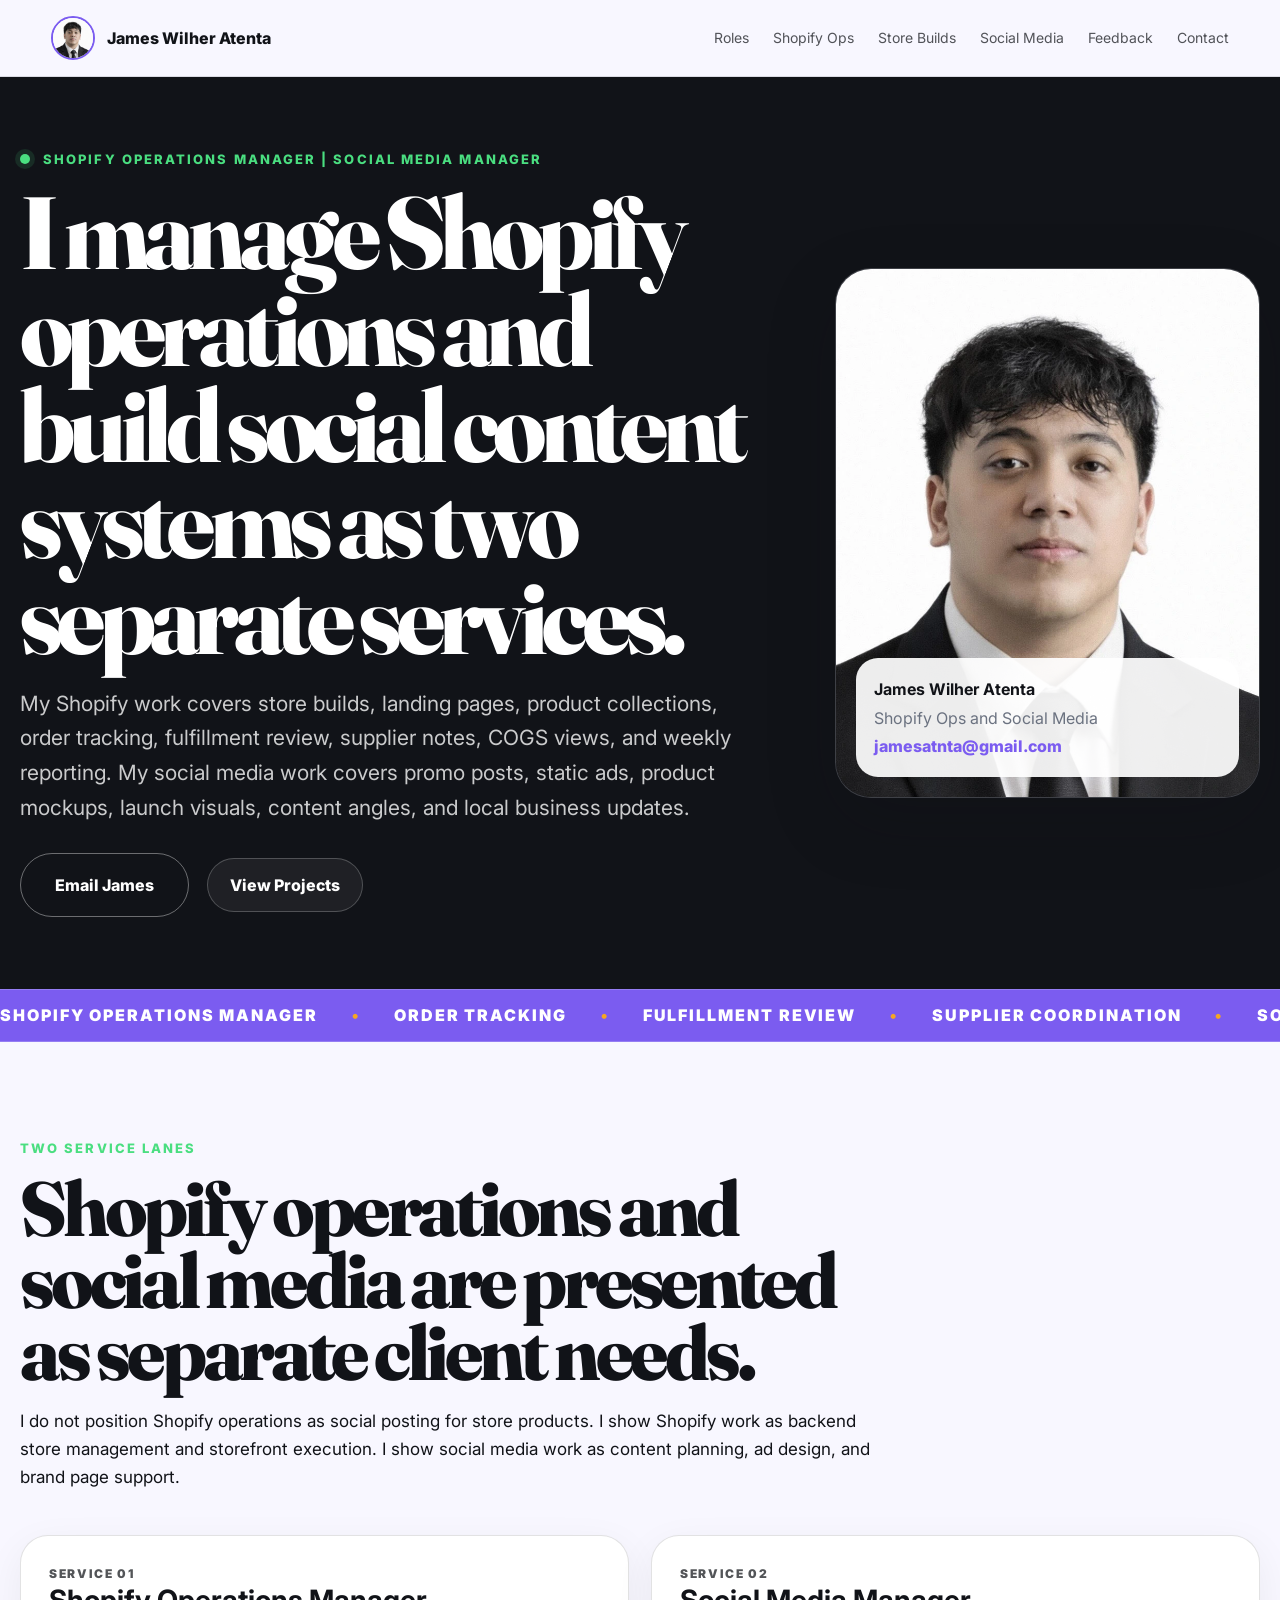
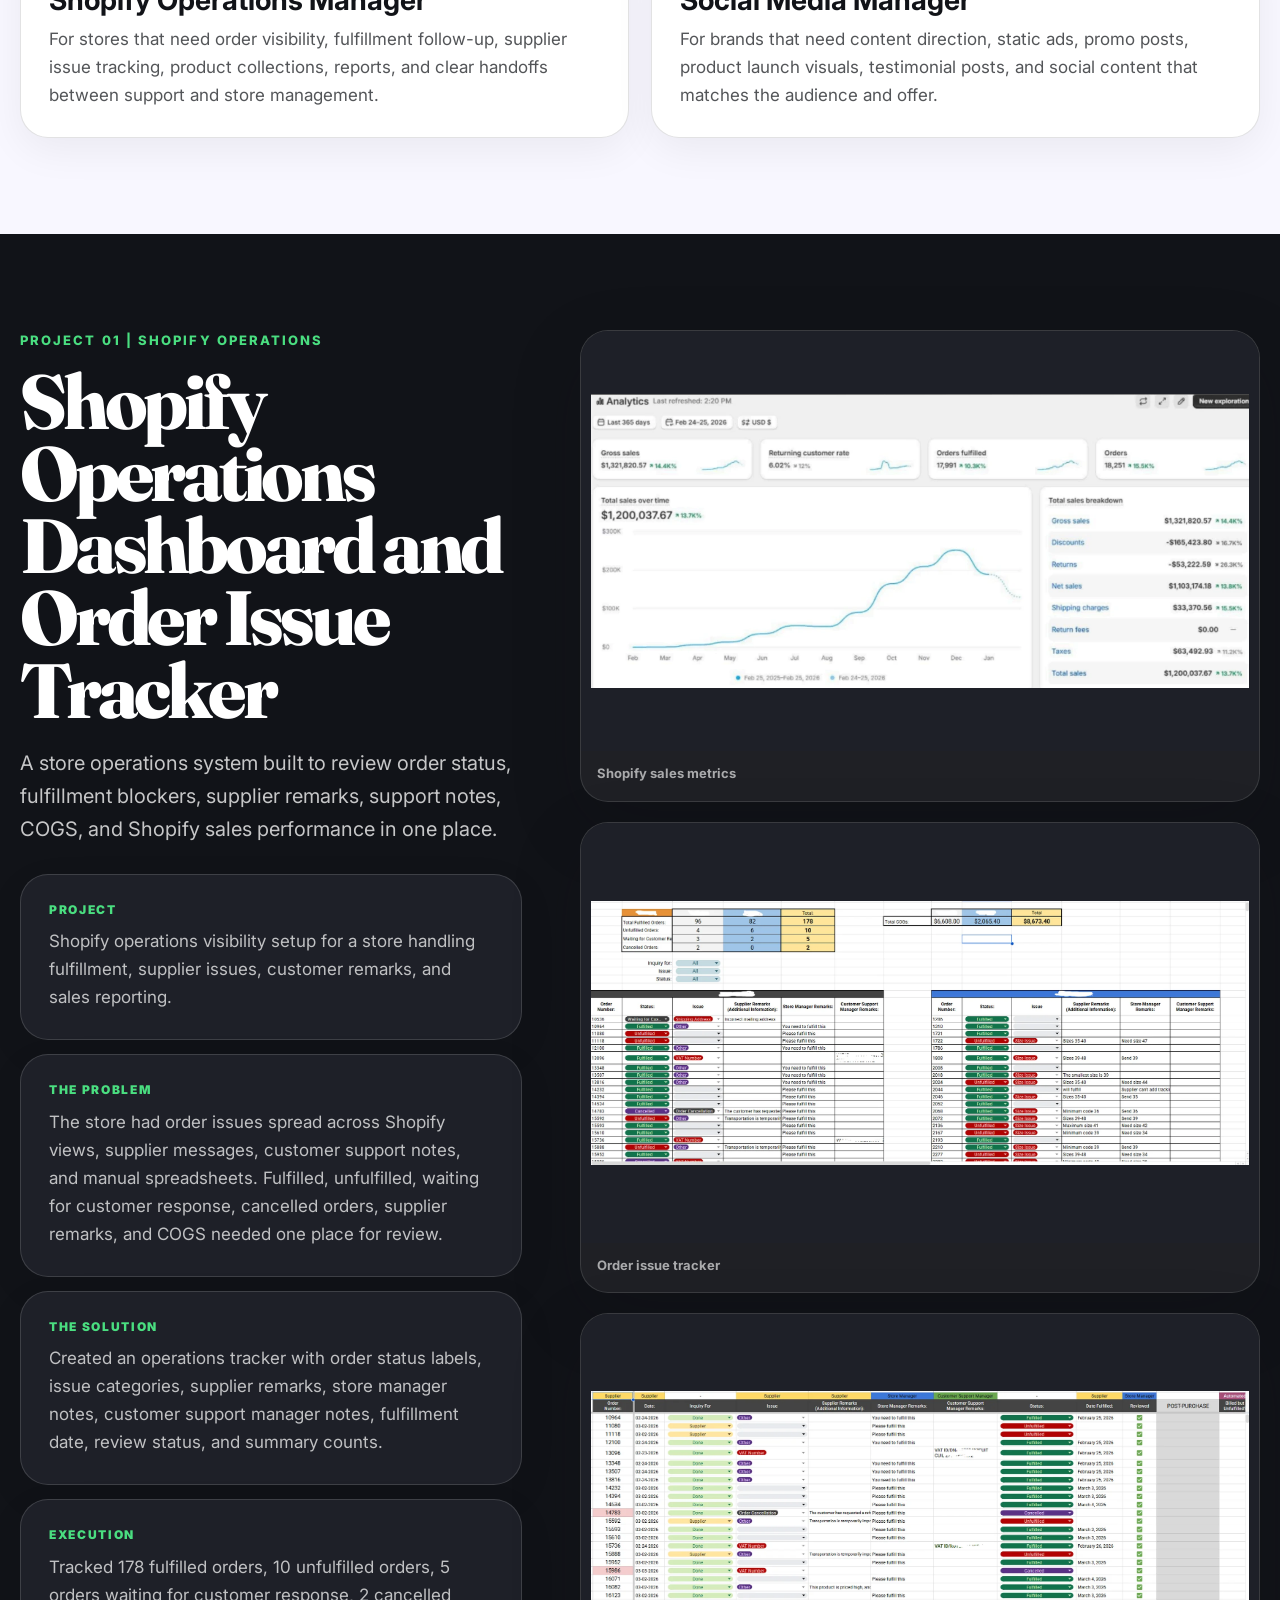
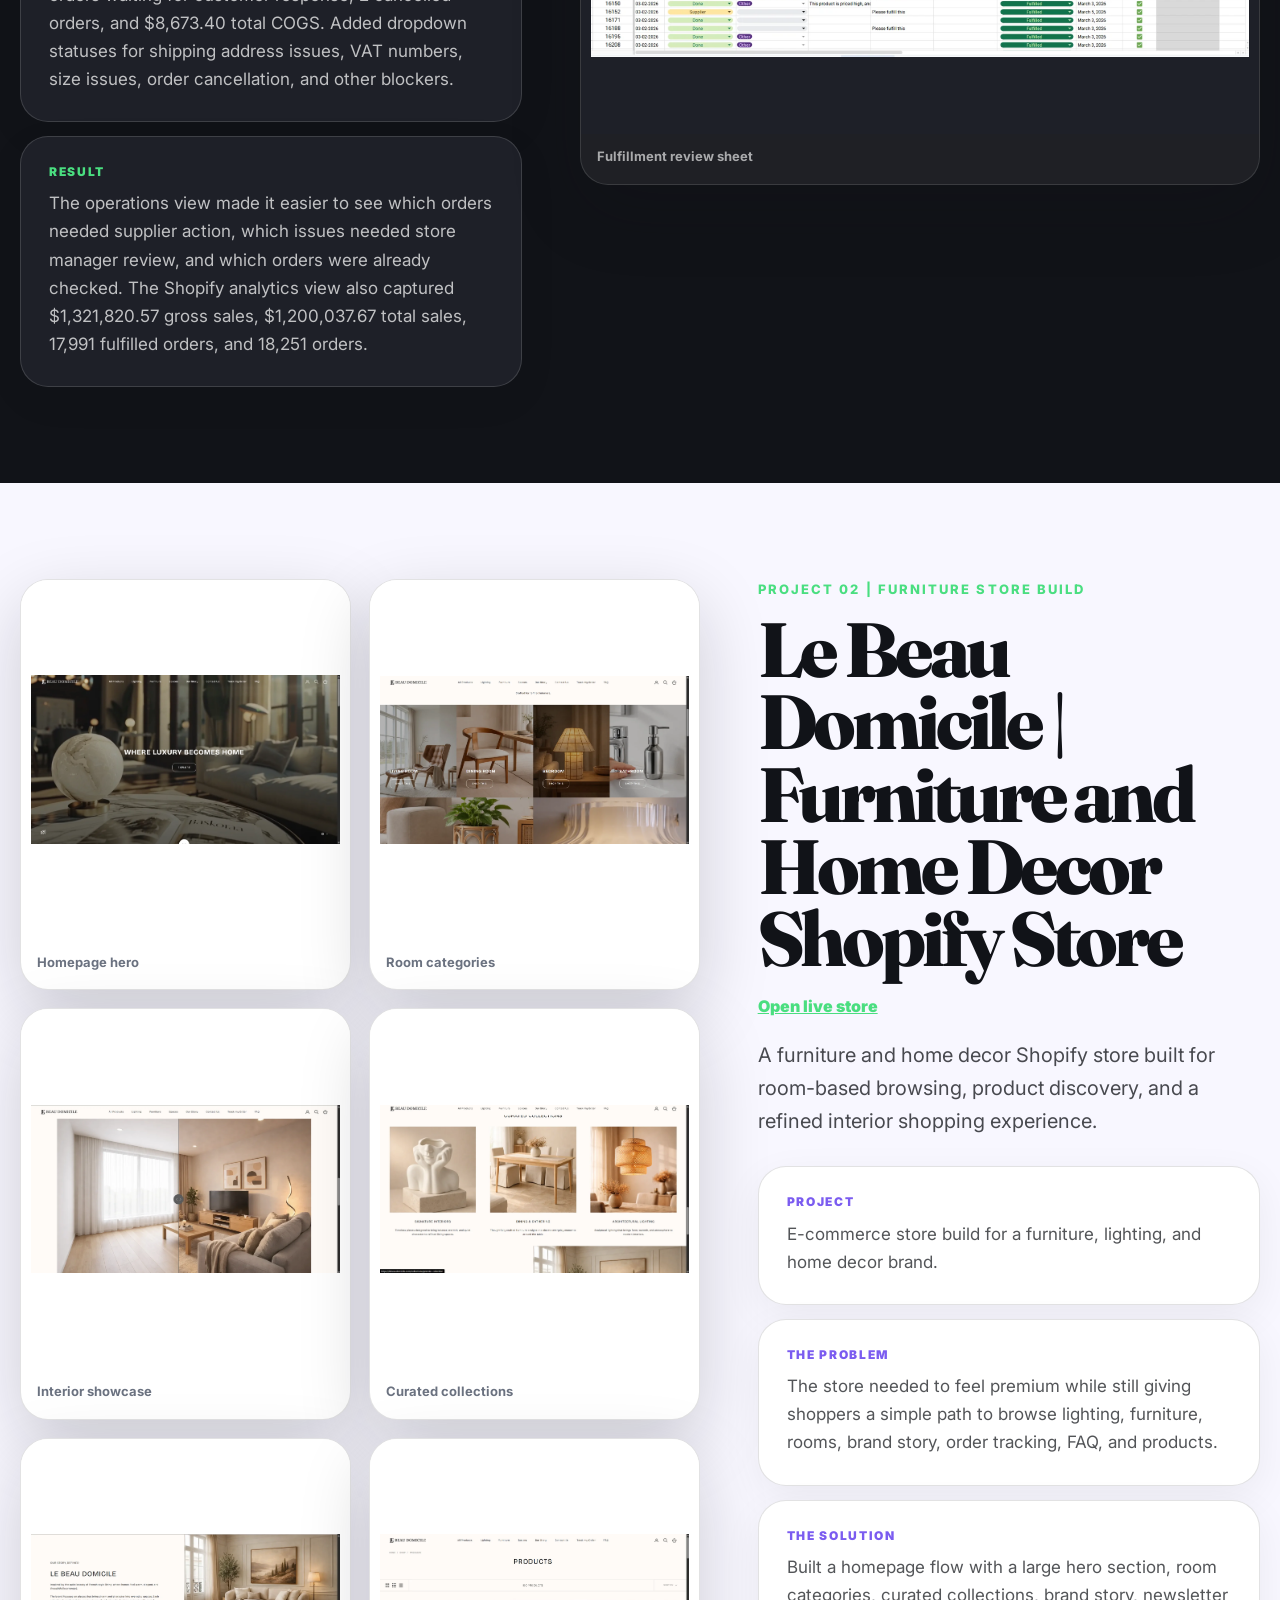
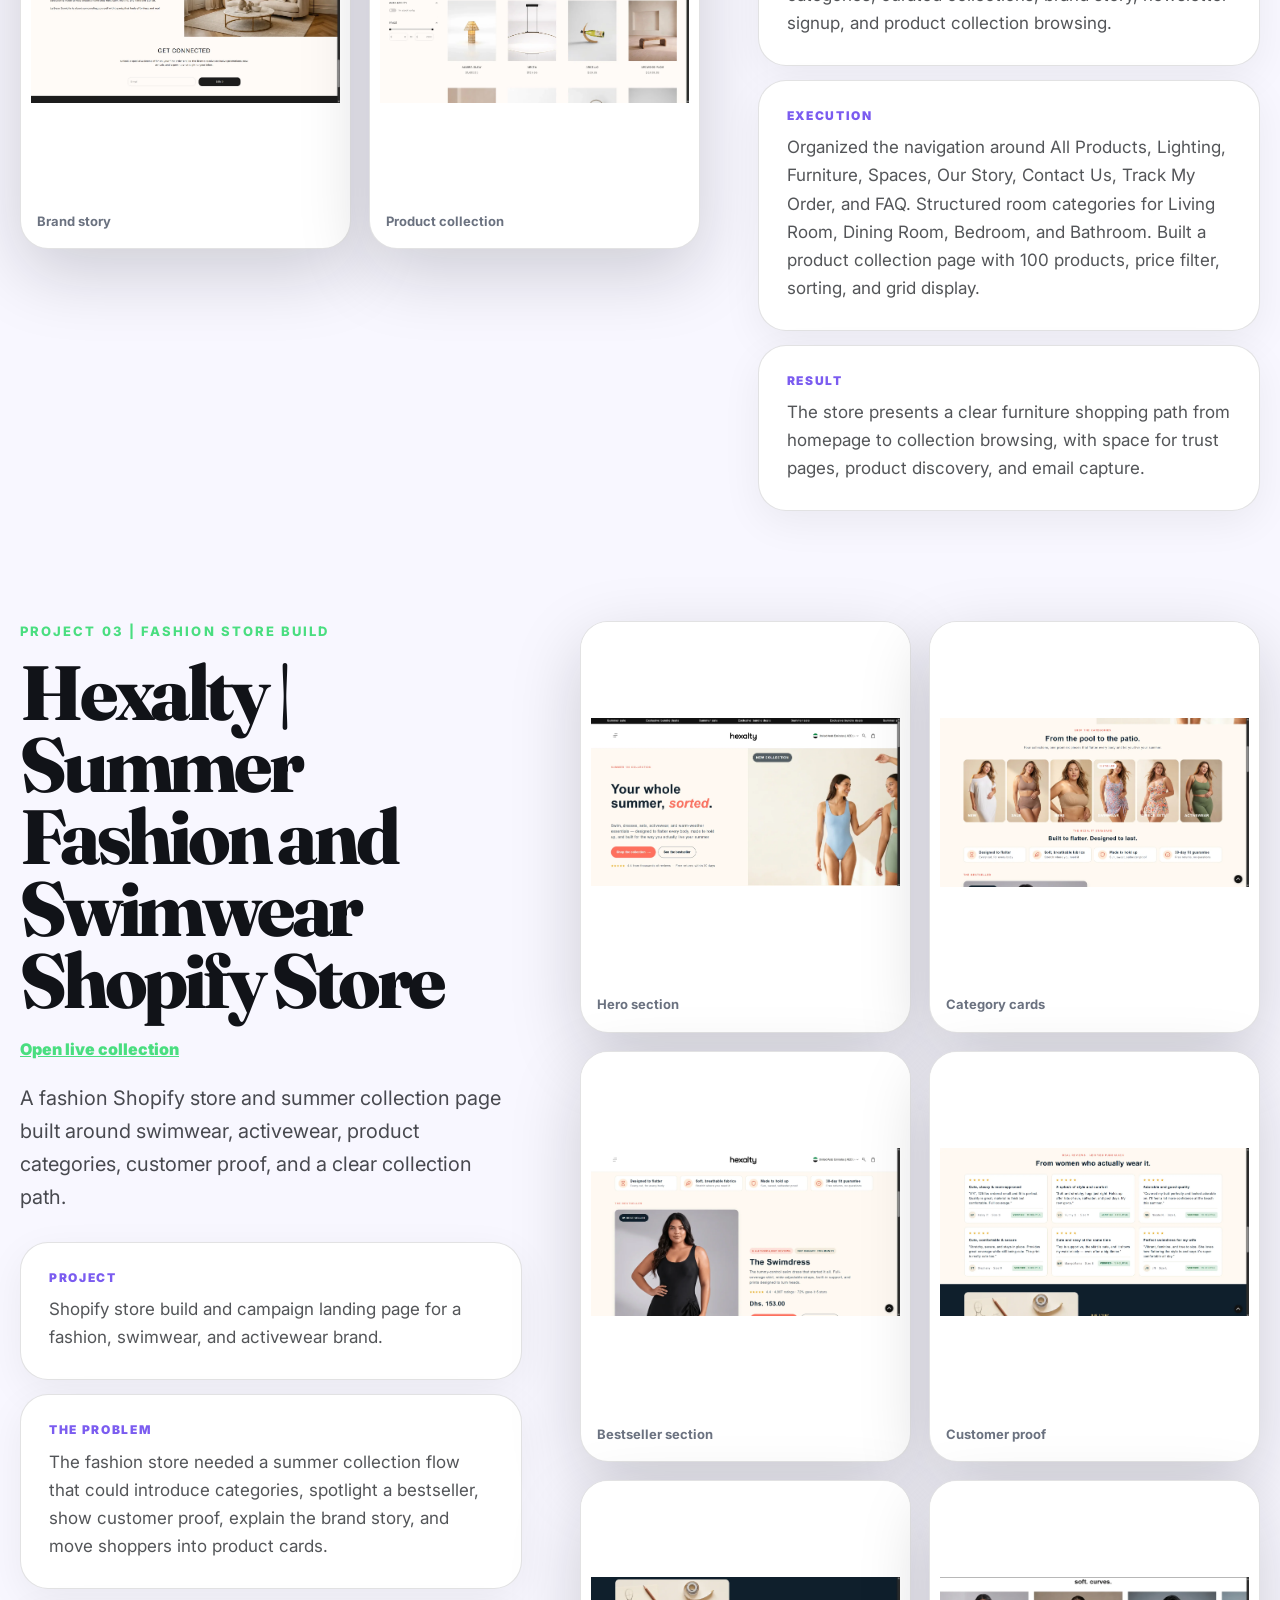
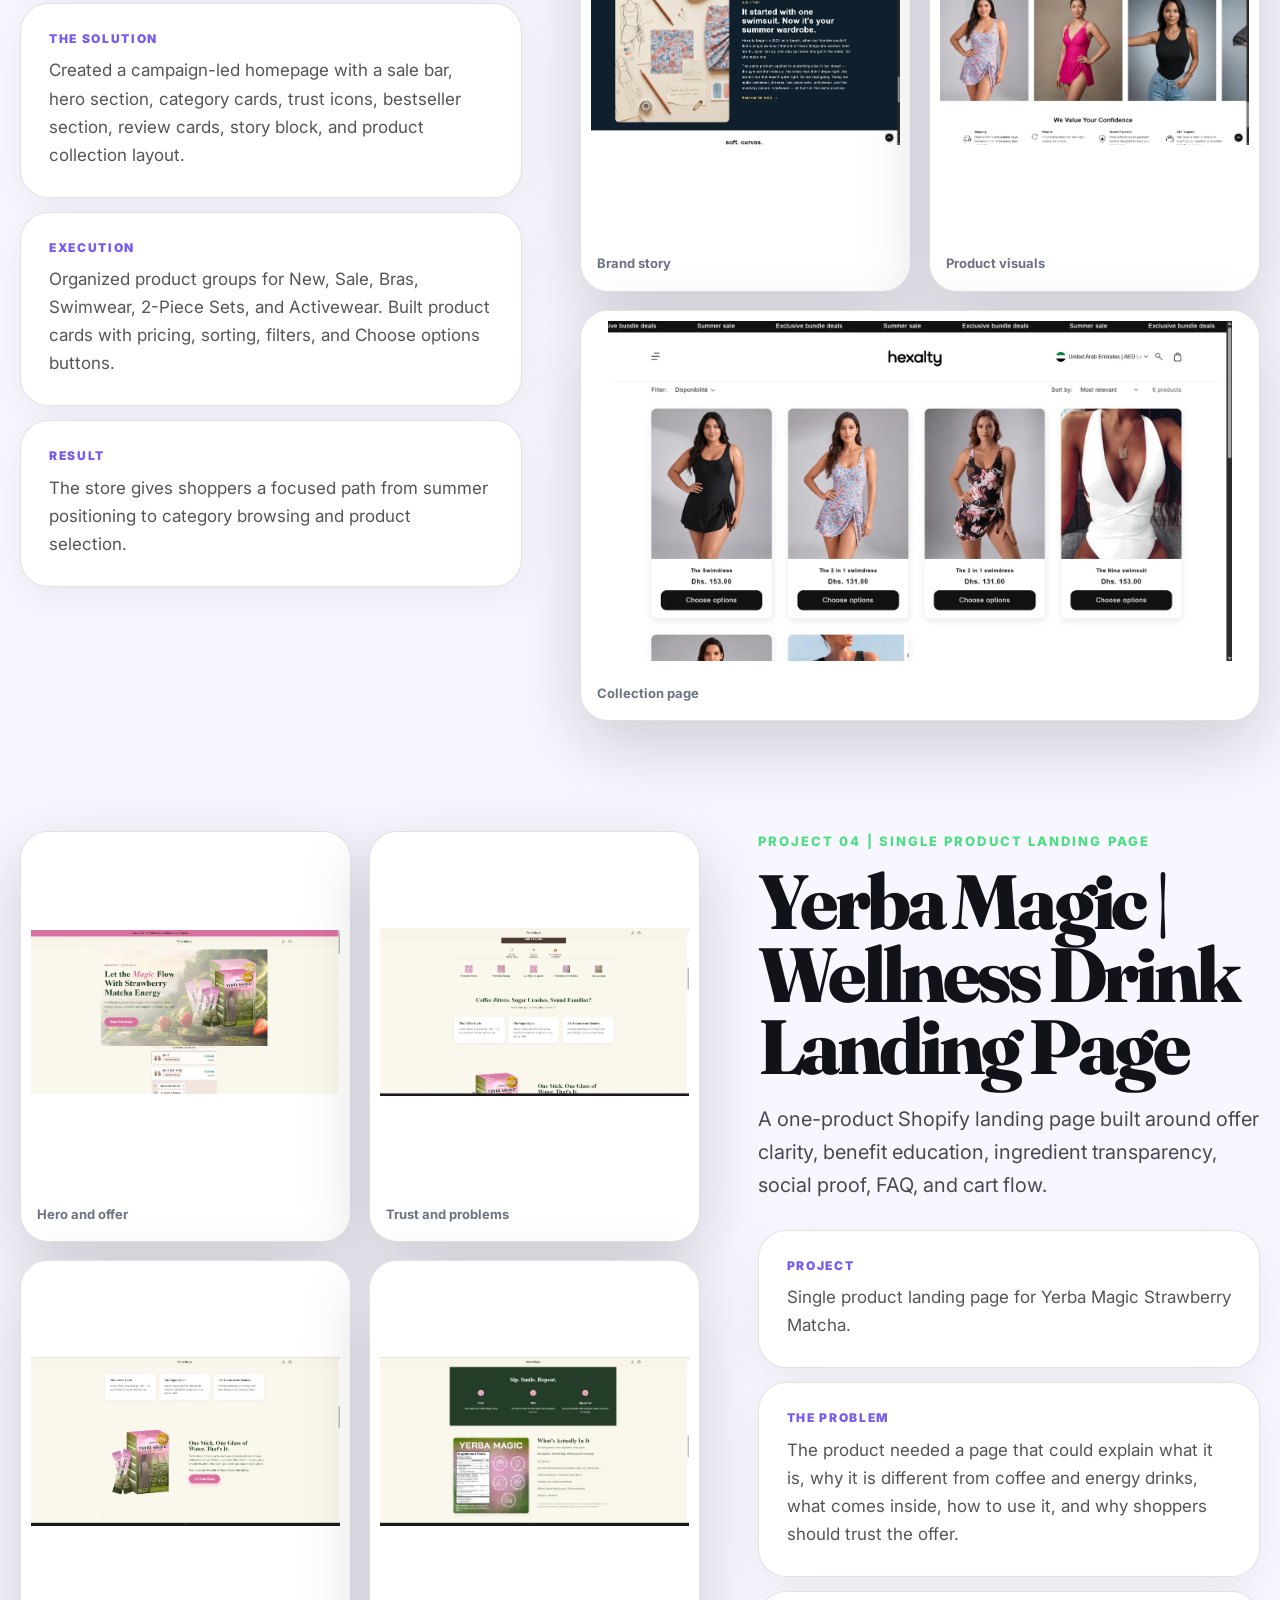
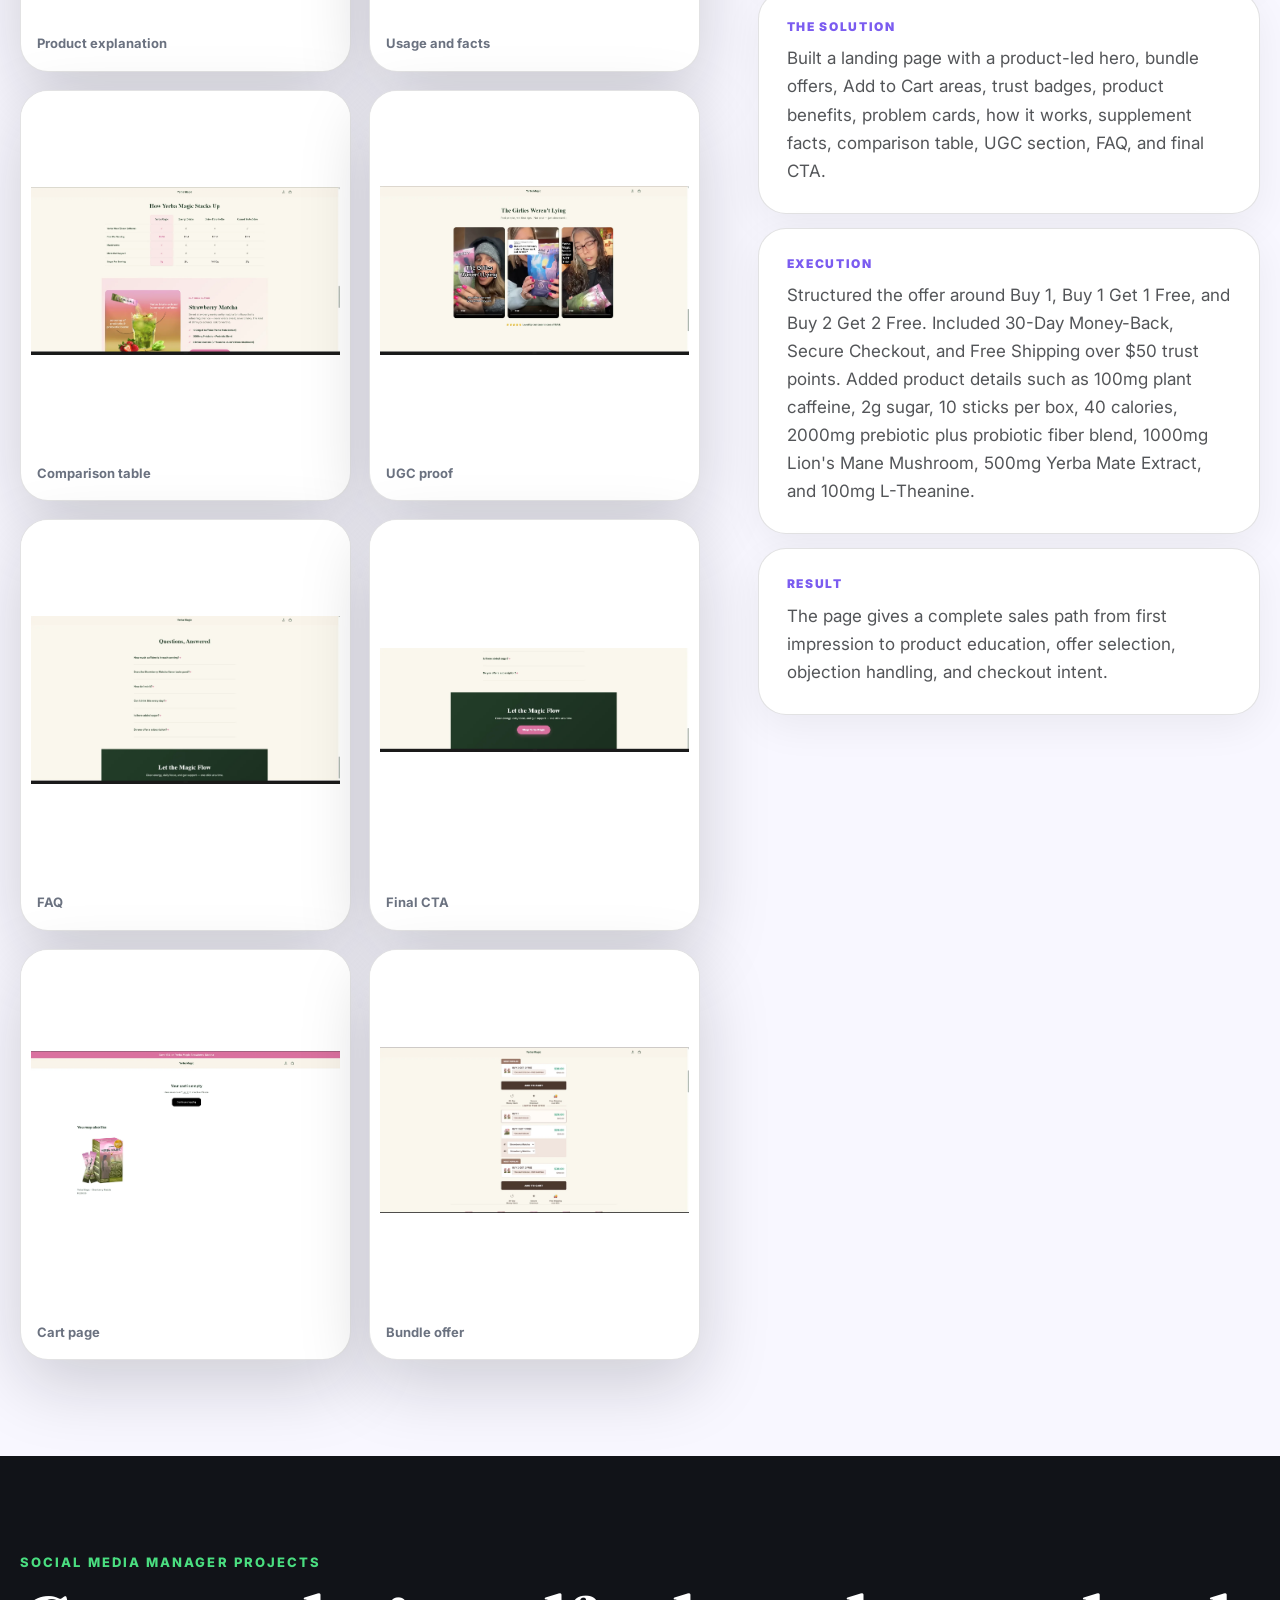
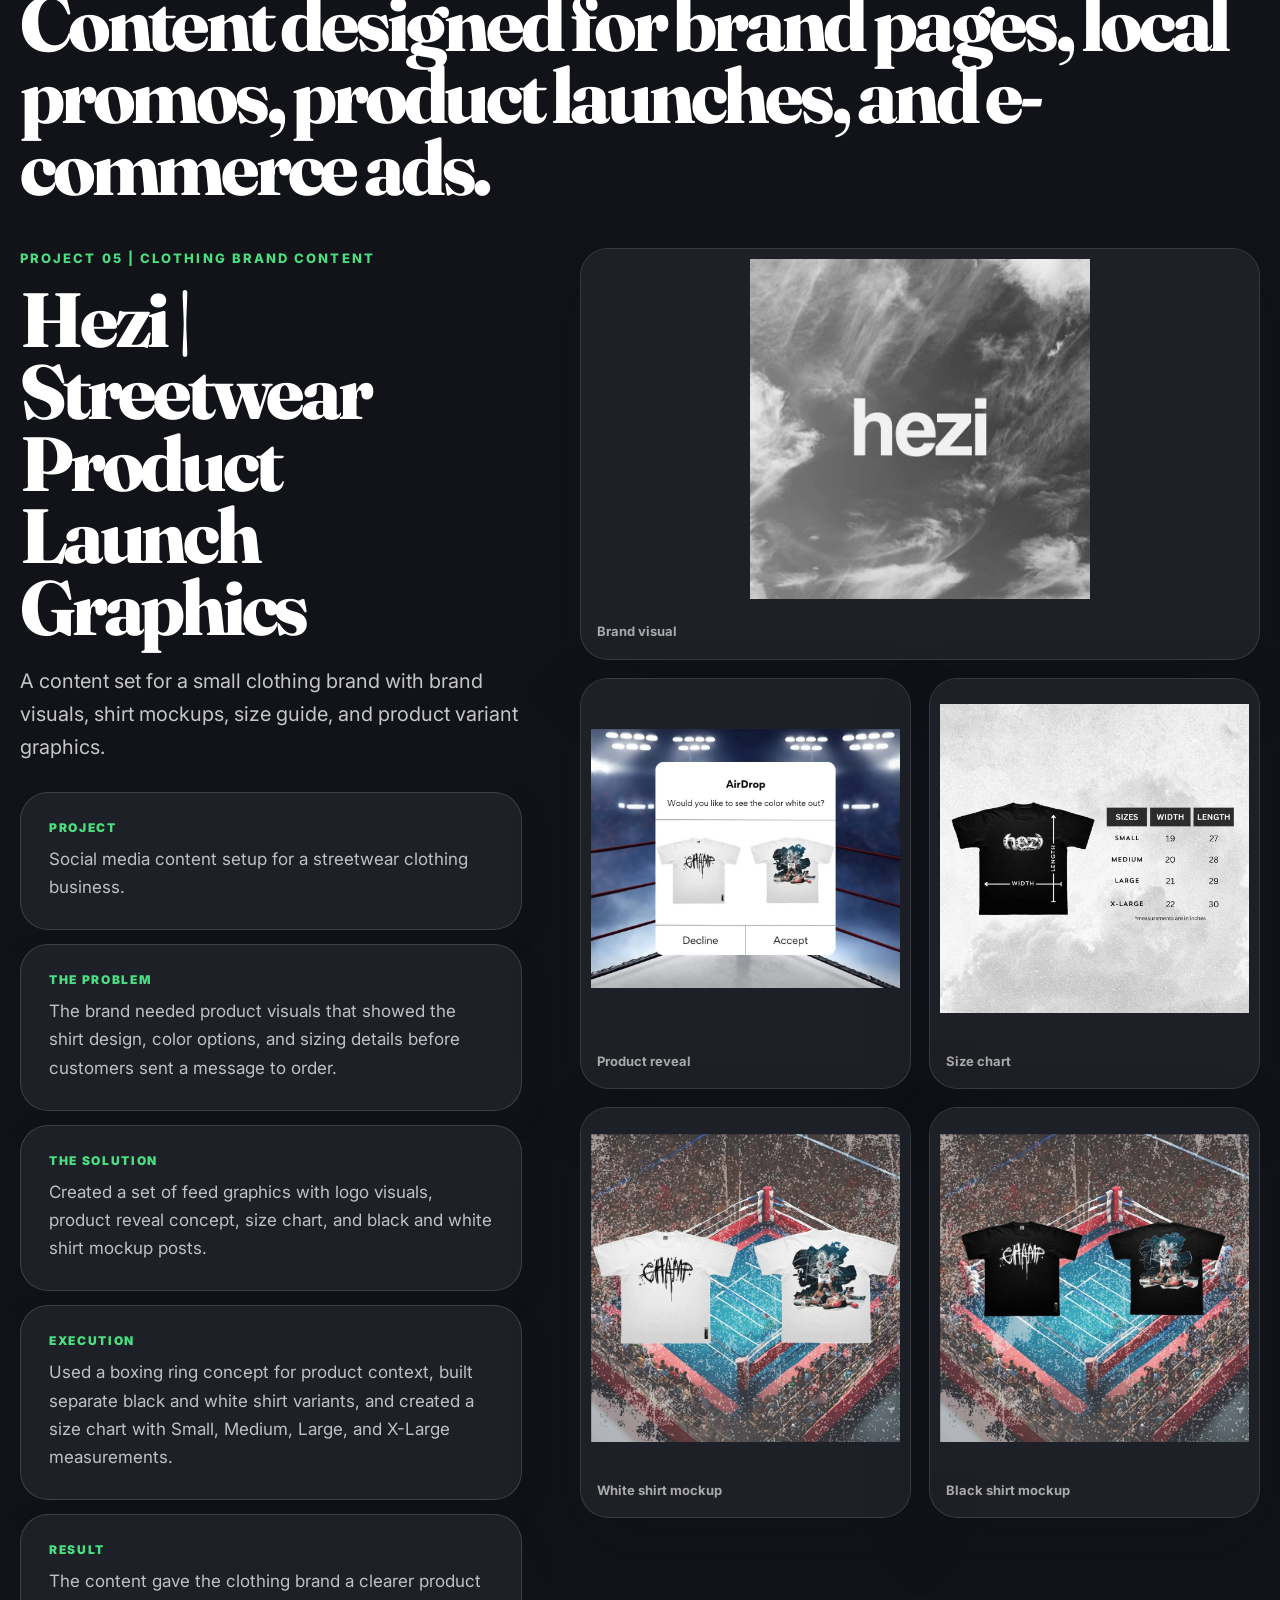
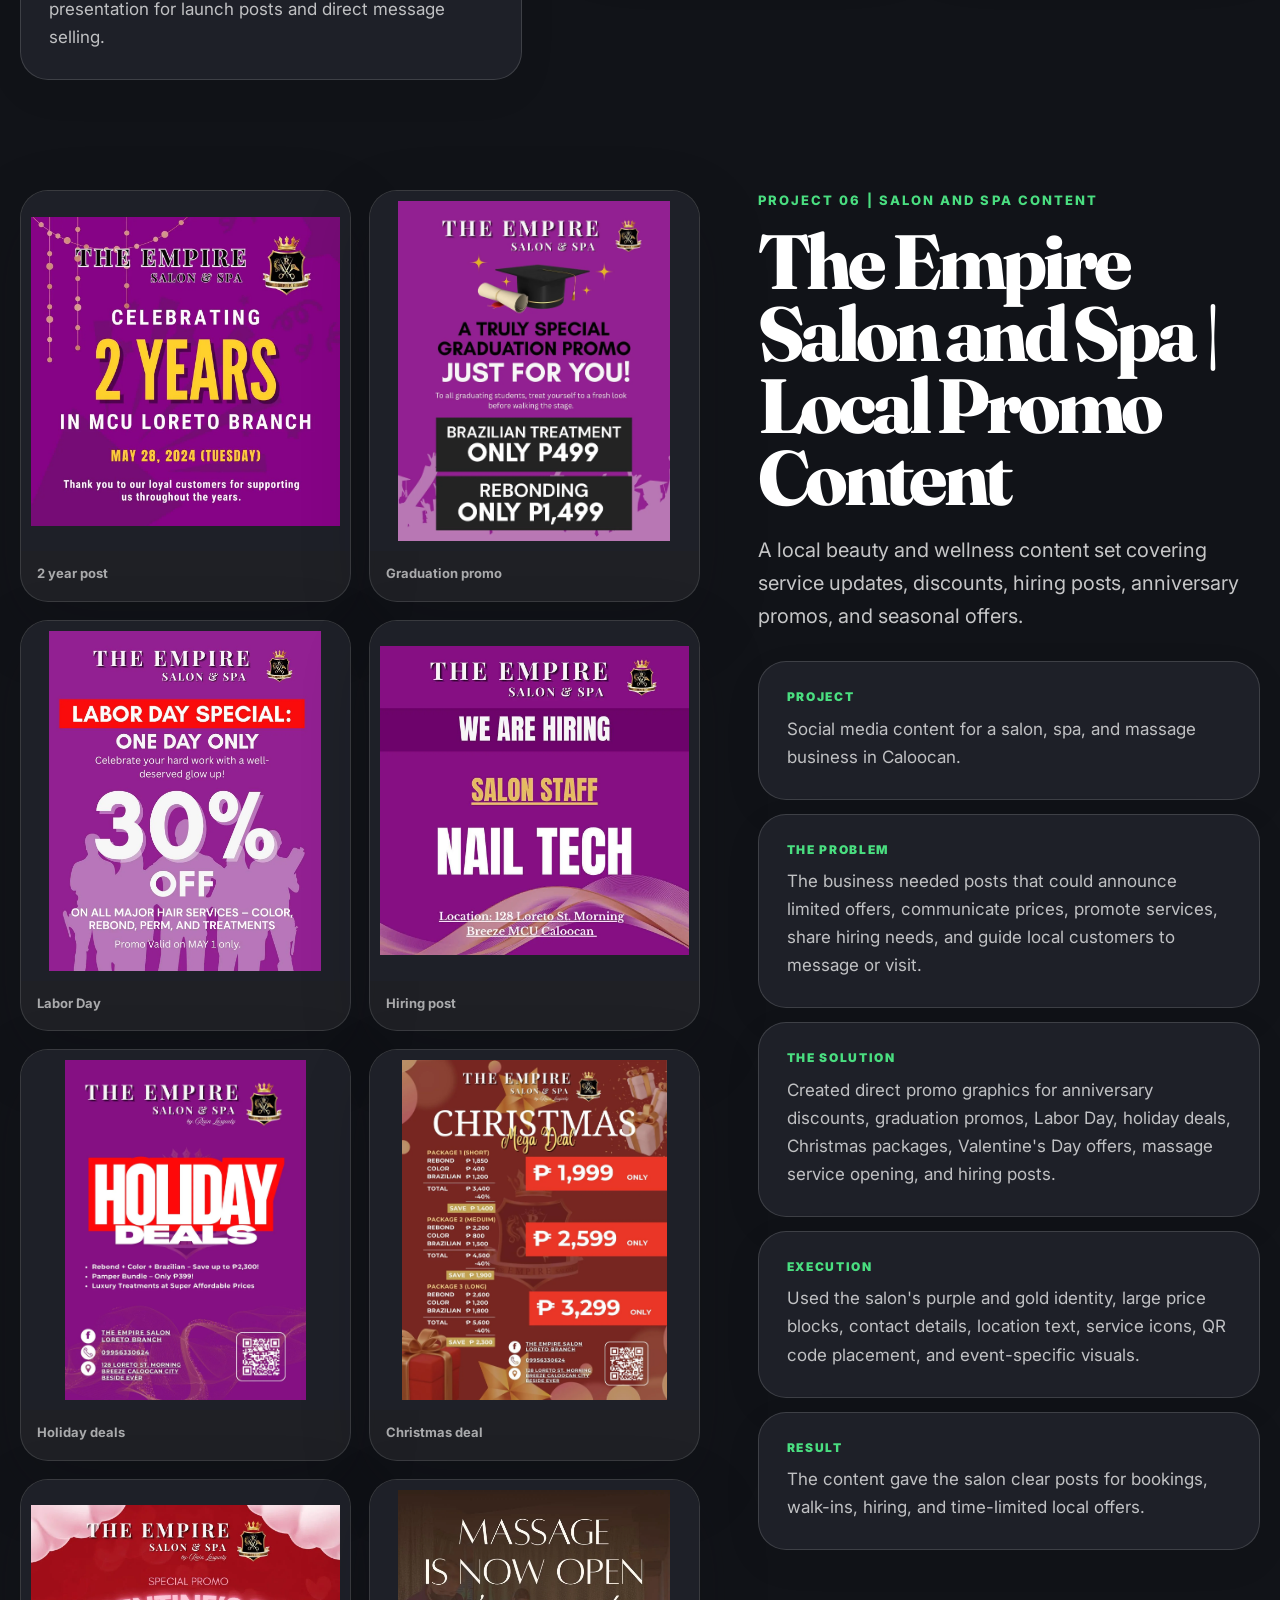
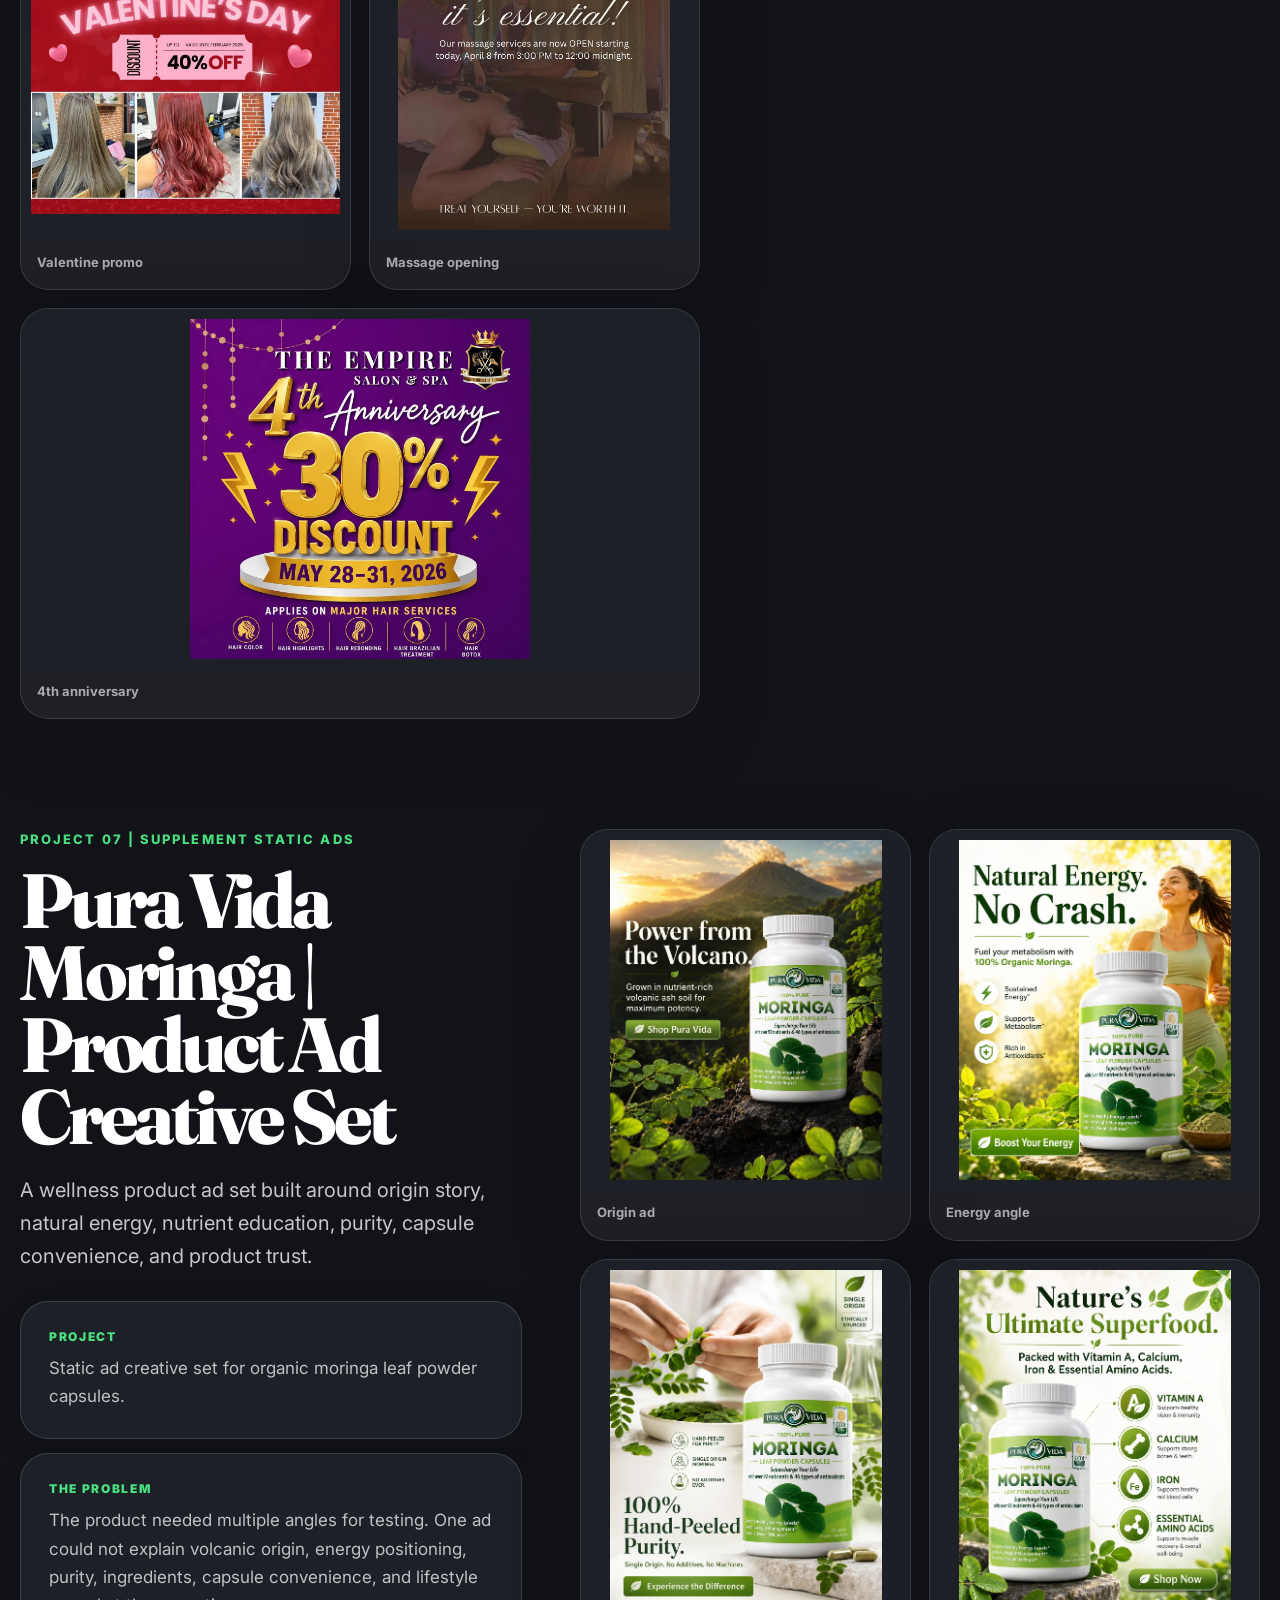
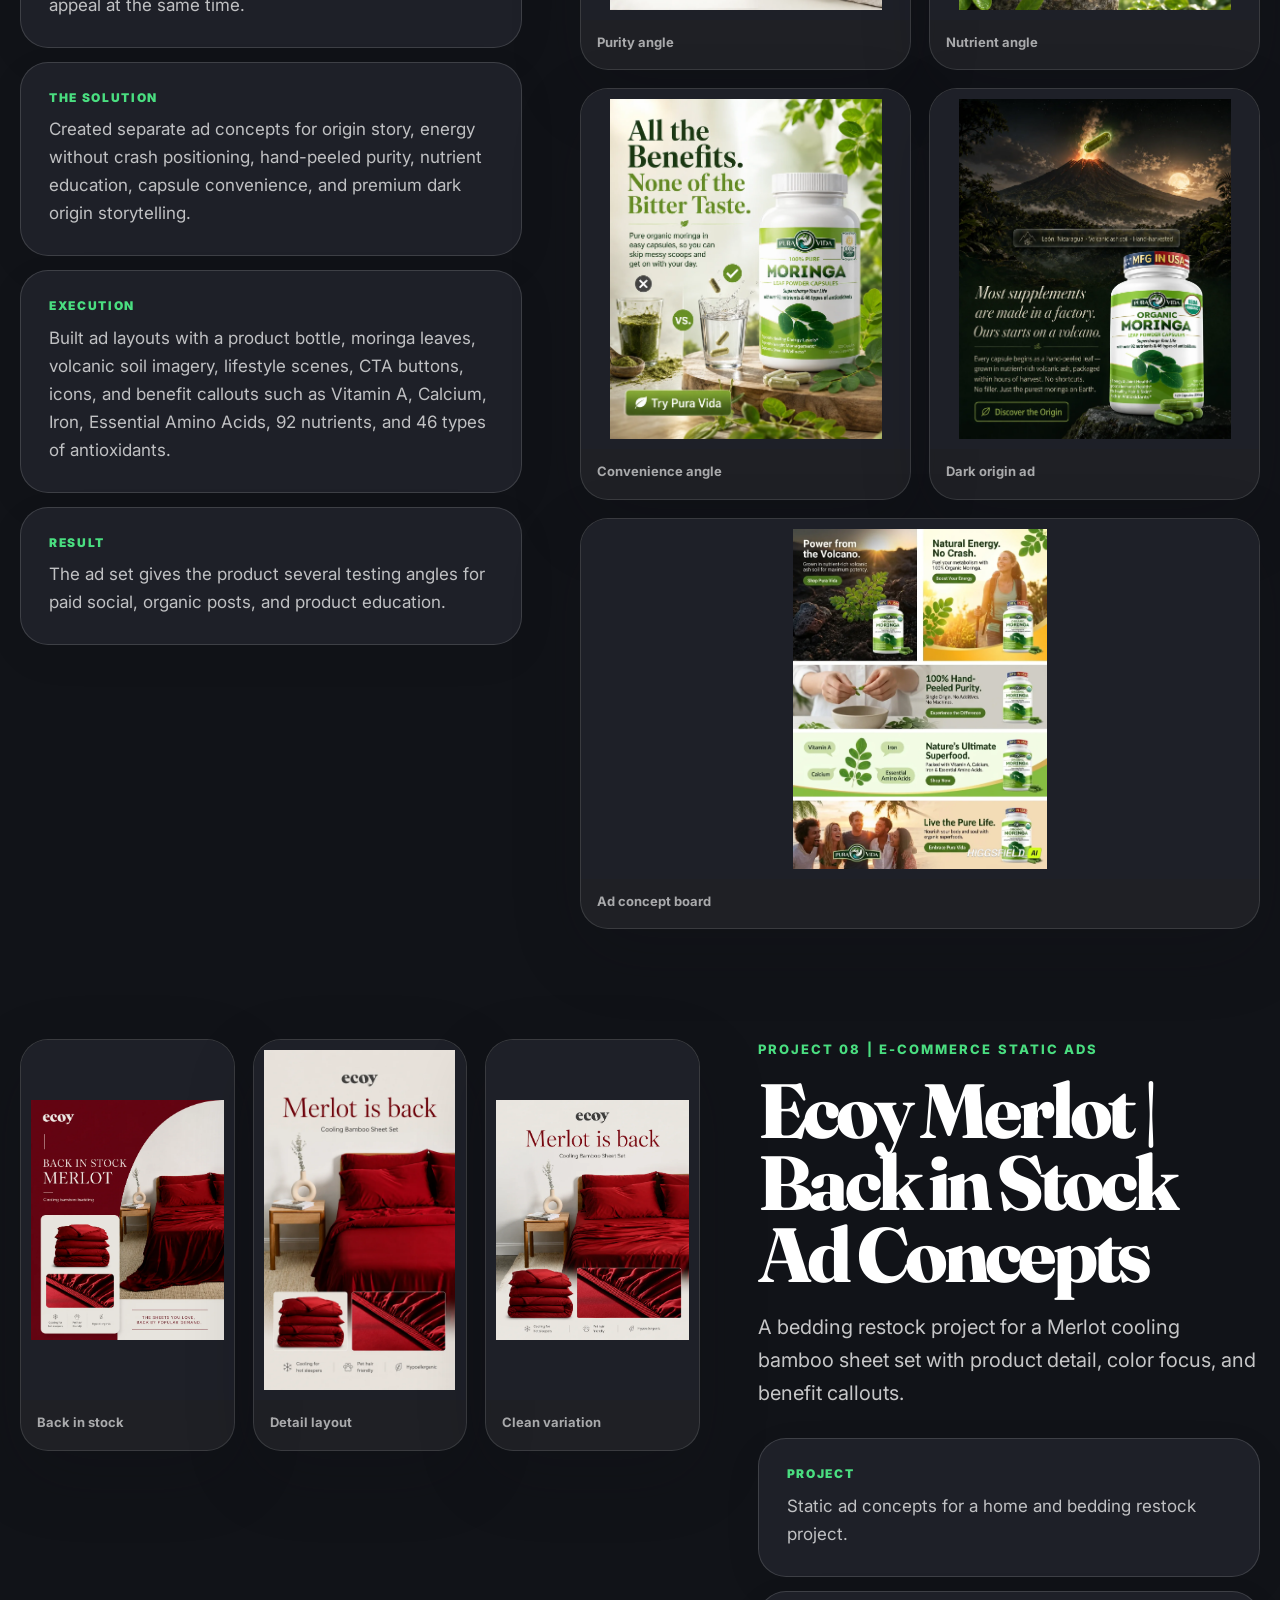
==== commit e467a867: "Update index.html" ====
--- a/index.html
+++ b/index.html
@@ -36,7 +36,7 @@
           <h1>I manage Shopify operations and build social content systems as two separate services.</h1>
           <p class="hero-text">My Shopify work covers store builds, landing pages, product collections, order tracking, fulfillment review, supplier notes, COGS views, and weekly reporting. My social media work covers promo posts, static ads, product mockups, launch visuals, content angles, and local business updates.</p>
           <div class="hero-actions">
-            <a class="btn secondary" href="https://mail.google.com/mail/?view=cm&fs=1&to=jamesatnta@gmail.com&su=Shopify%20Operations%20or%20Social%20Media%20Inquiry" target="_blank" rel="noopener">
+  <a class="btn border-btn" href="https://mail.google.com/mail/?view=cm&fs=1&to=jamesatnta@gmail.com&su=Shopify%20Operations%20or%20Social%20Media%20Inquiry" target="_blank" rel="noopener">
   Email James
 </a>
             <a class="btn btn-secondary" href="#projects">View Projects</a>
@@ -359,7 +359,7 @@
           <p>I can handle store operations systems, Shopify page builds, social content, static ads, and reports without mixing the two services into one unclear role.</p>
         </div>
         <div class="contact-actions">
-          <a class="btn secondary" href="https://mail.google.com/mail/?view=cm&fs=1&to=jamesatnta@gmail.com&su=Shopify%20Operations%20or%20Social%20Media%20Inquiry" target="_blank" rel="noopener">
+         <a class="btn border-btn" href="https://mail.google.com/mail/?view=cm&fs=1&to=jamesatnta@gmail.com&su=Shopify%20Operations%20or%20Social%20Media%20Inquiry" target="_blank" rel="noopener">
   Email James
 </a>
           <a class="btn btn-secondary dark-text" href="tel:+639606239178">Call +63 960 623 9178</a>
--- a/styles.css
+++ b/styles.css
@@ -151,3 +151,33 @@
   h1 { font-size: clamp(44px, 14vw, 72px); }
   h2 { font-size: clamp(38px, 12vw, 64px); }
 }
+
+.hero-actions {
+  display: flex;
+  align-items: center;
+  gap: 18px;
+  flex-wrap: wrap;
+}
+
+.border-btn {
+  display: inline-flex;
+  align-items: center;
+  justify-content: center;
+  min-height: 64px;
+  padding: 0 34px;
+  border: 1px solid rgba(255, 255, 255, 0.38);
+  border-radius: 999px;
+  background: transparent;
+  color: #FFFFFF;
+  text-decoration: none;
+  font-weight: 800;
+  line-height: 1;
+  cursor: pointer;
+  transition: border-color 0.2s ease, background 0.2s ease, transform 0.2s ease;
+}
+
+.border-btn:hover {
+  border-color: #7B5CF0;
+  background: rgba(123, 92, 240, 0.14);
+  transform: translateY(-2px);
+}
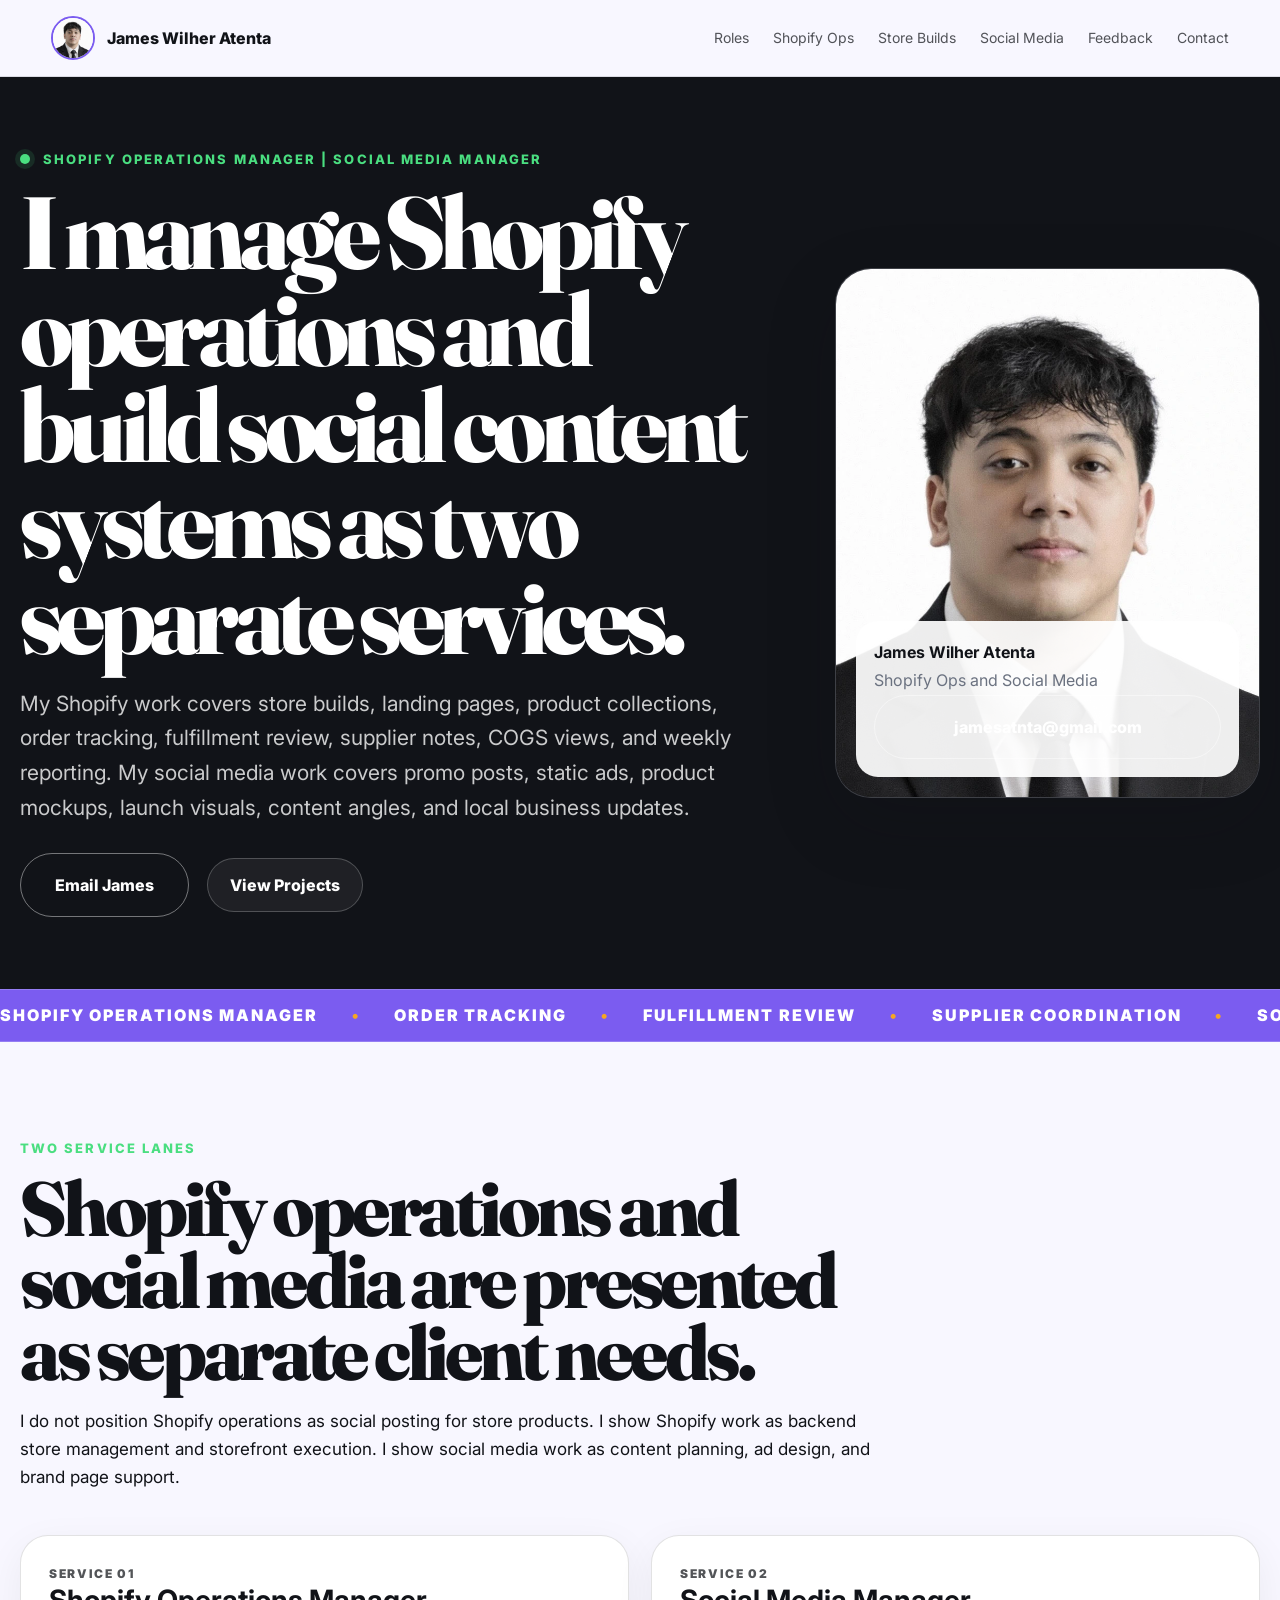
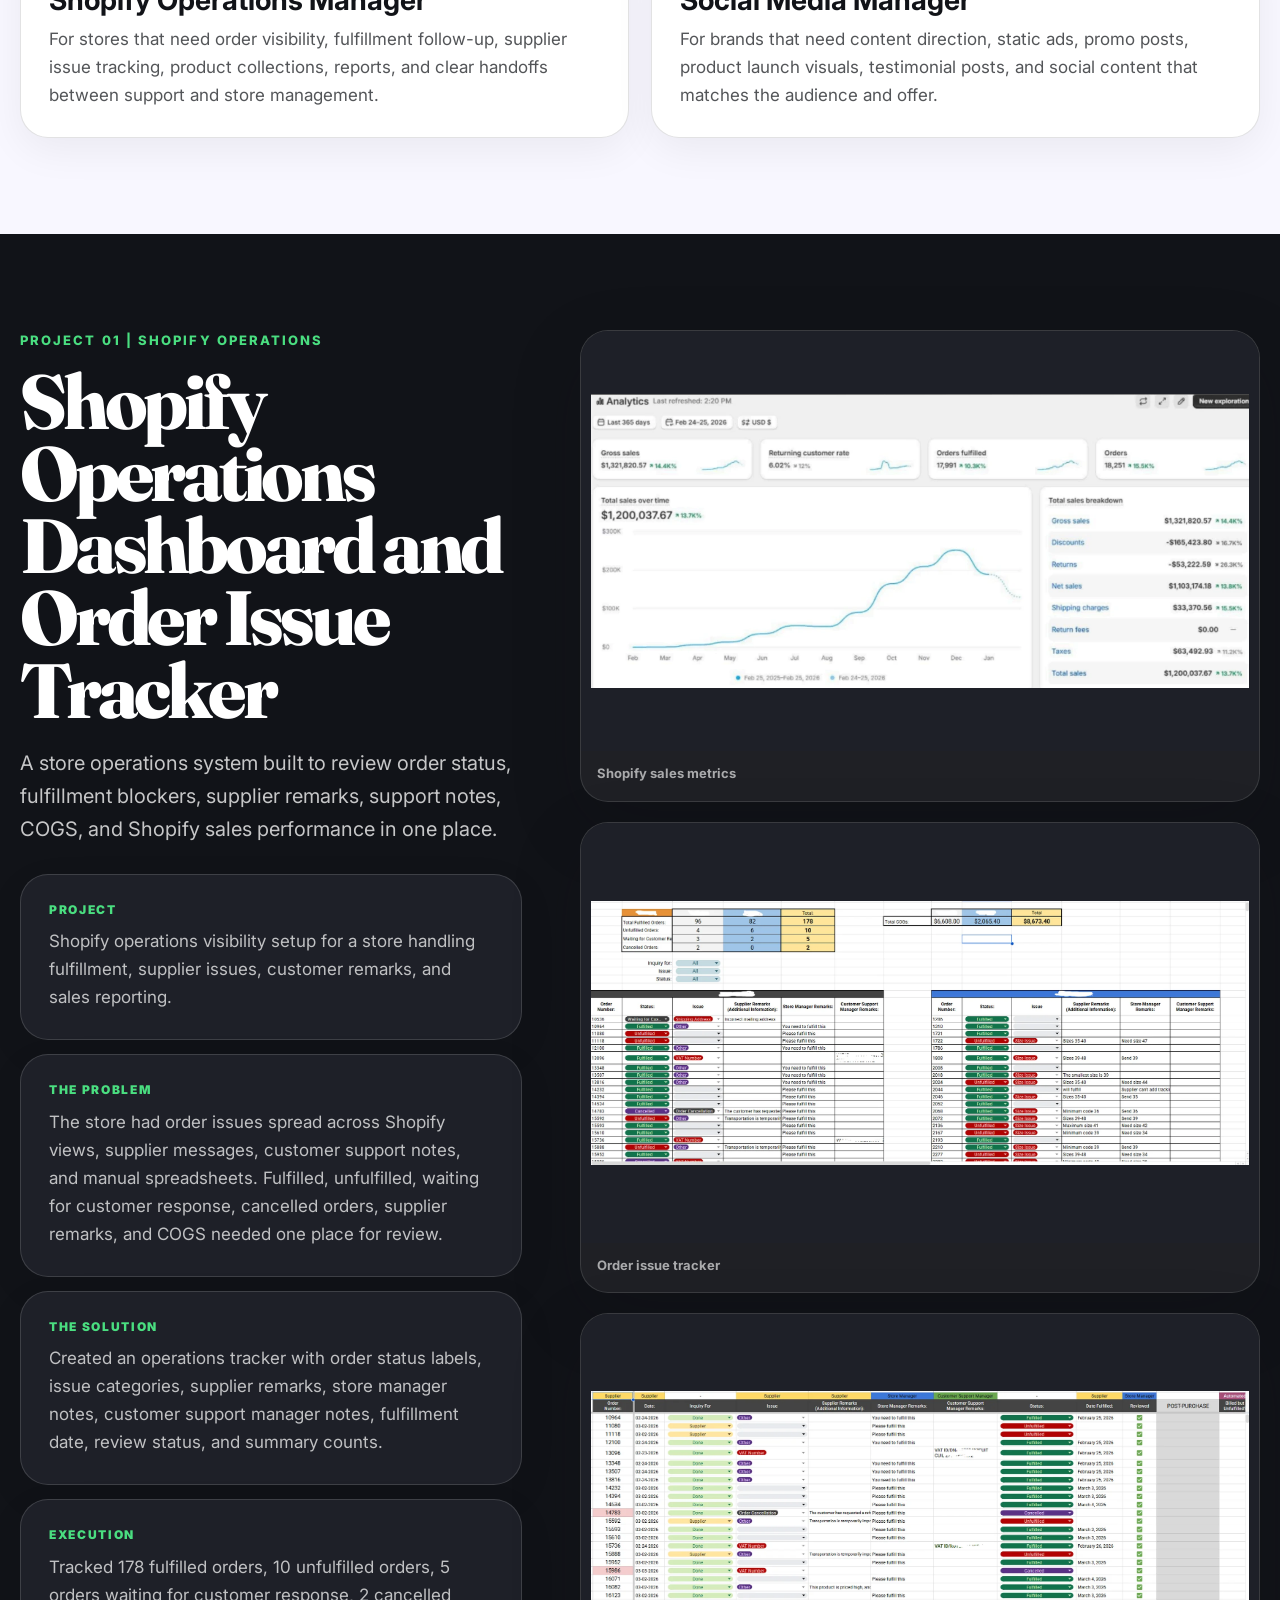
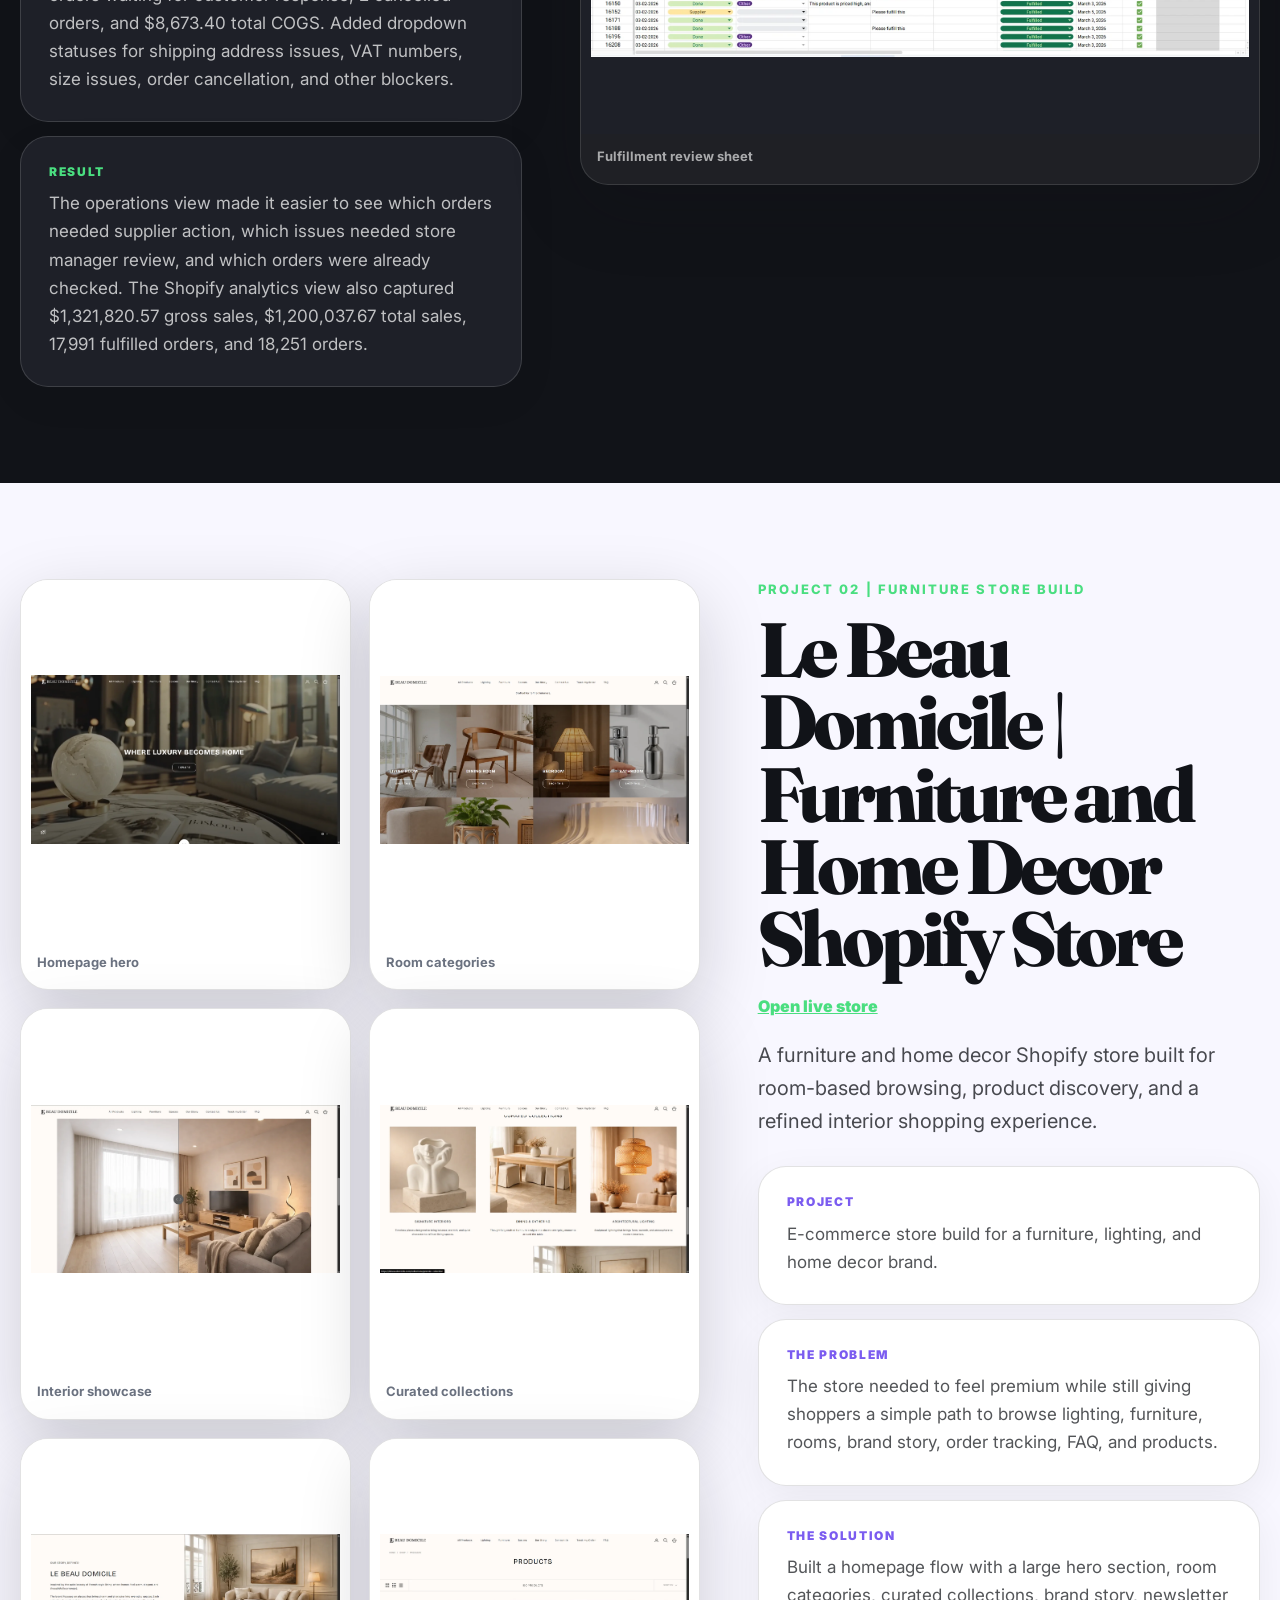
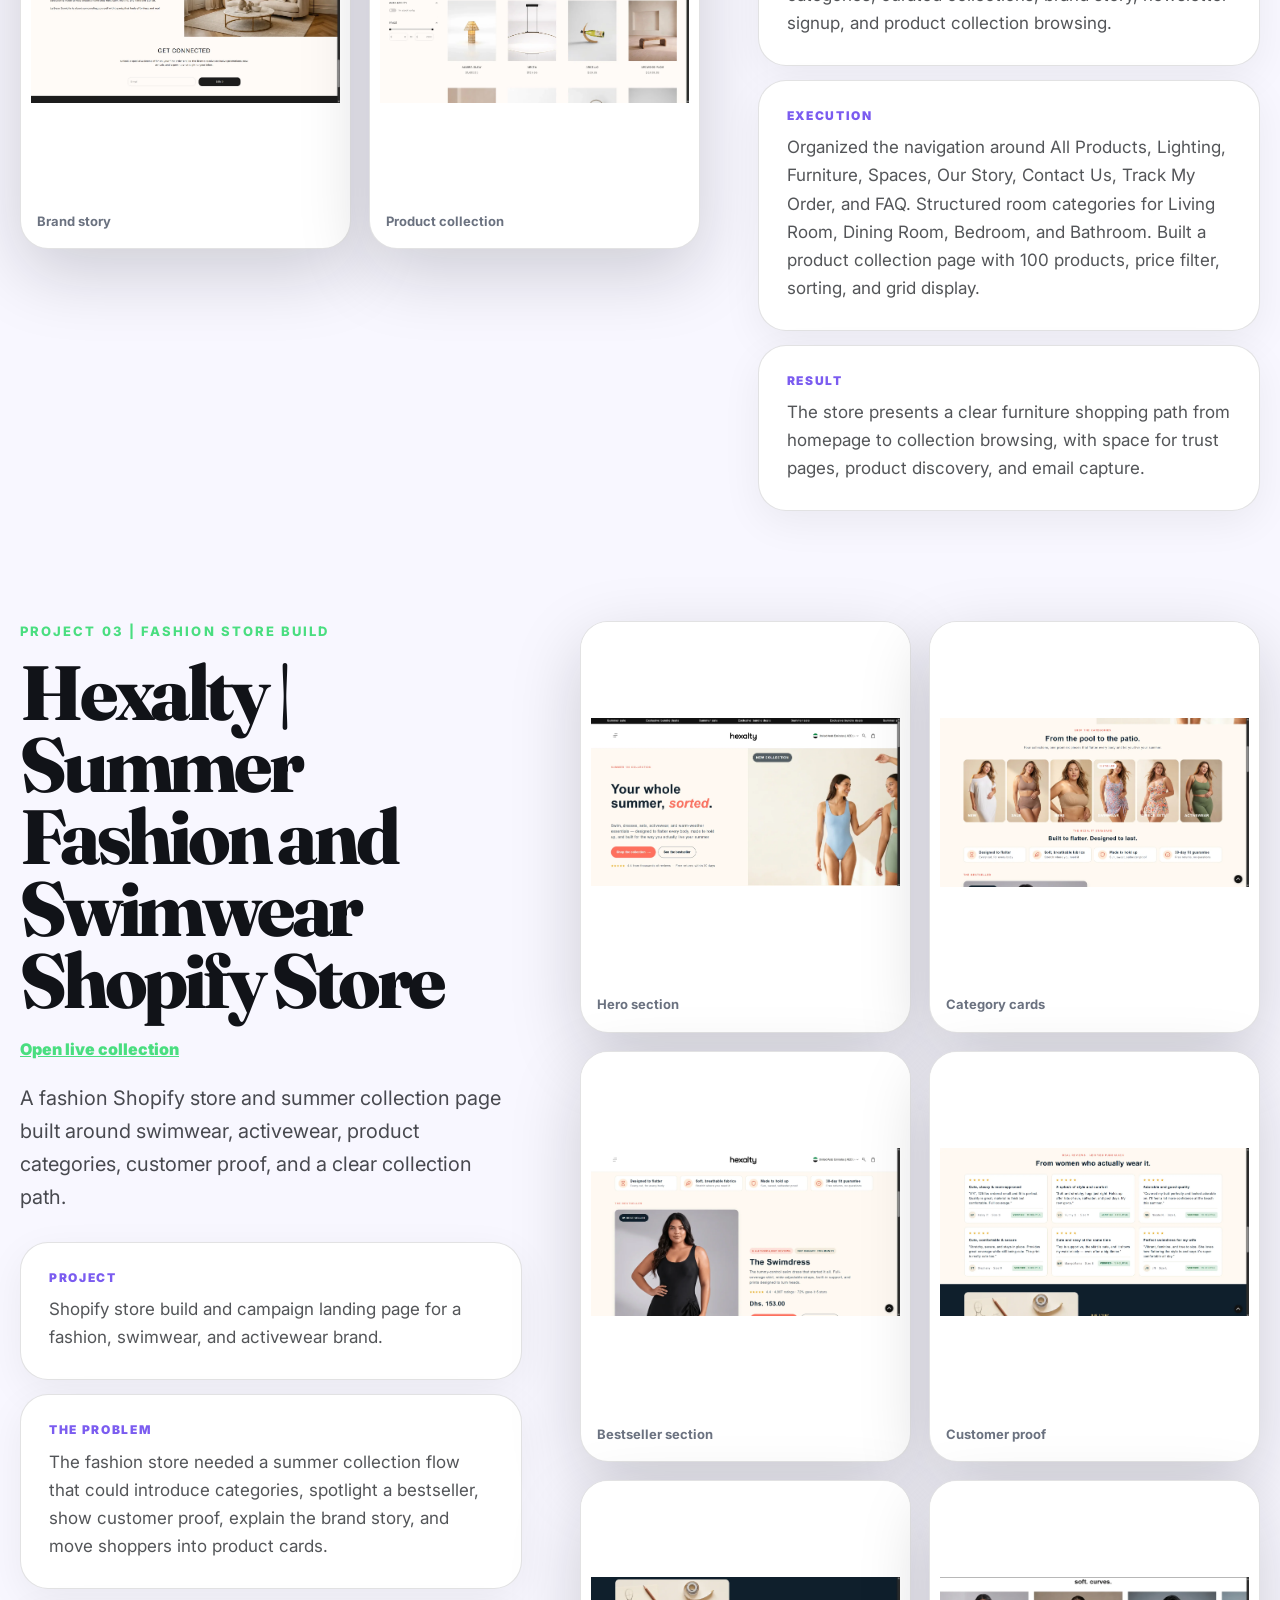
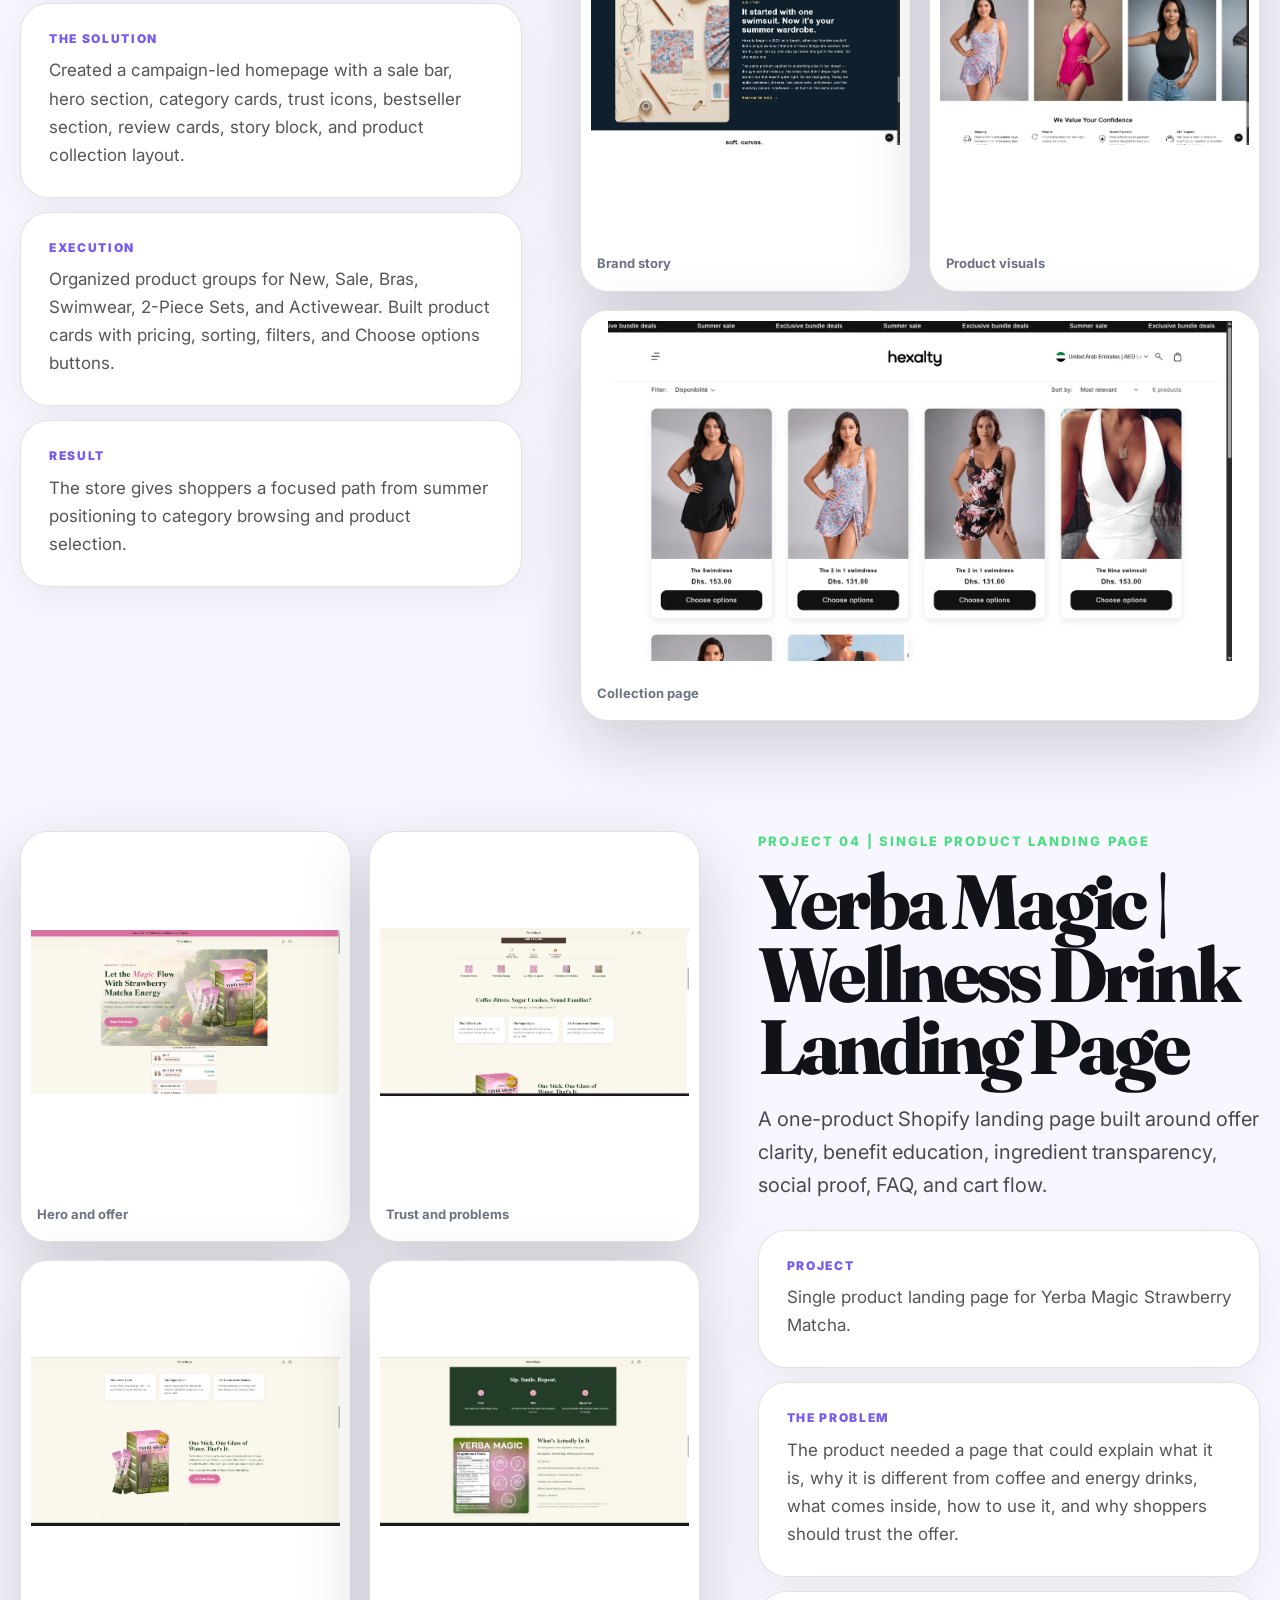
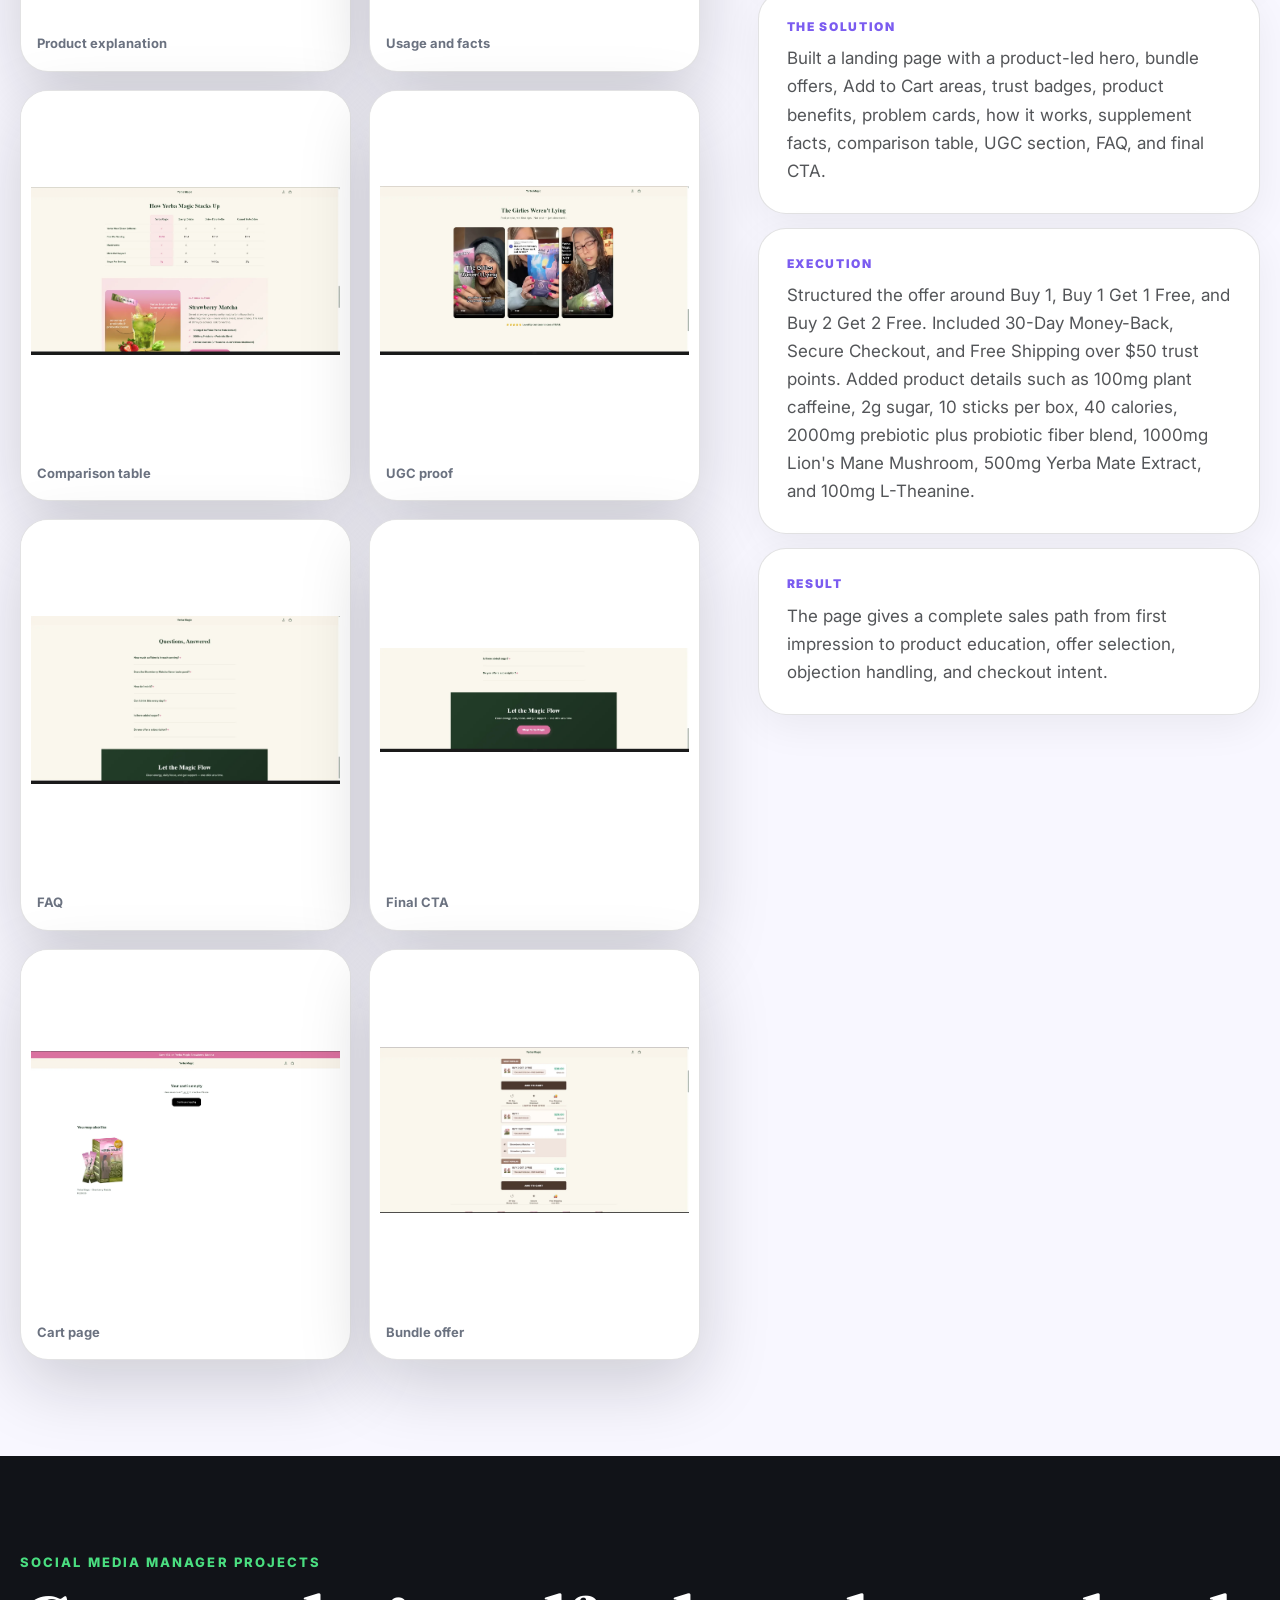
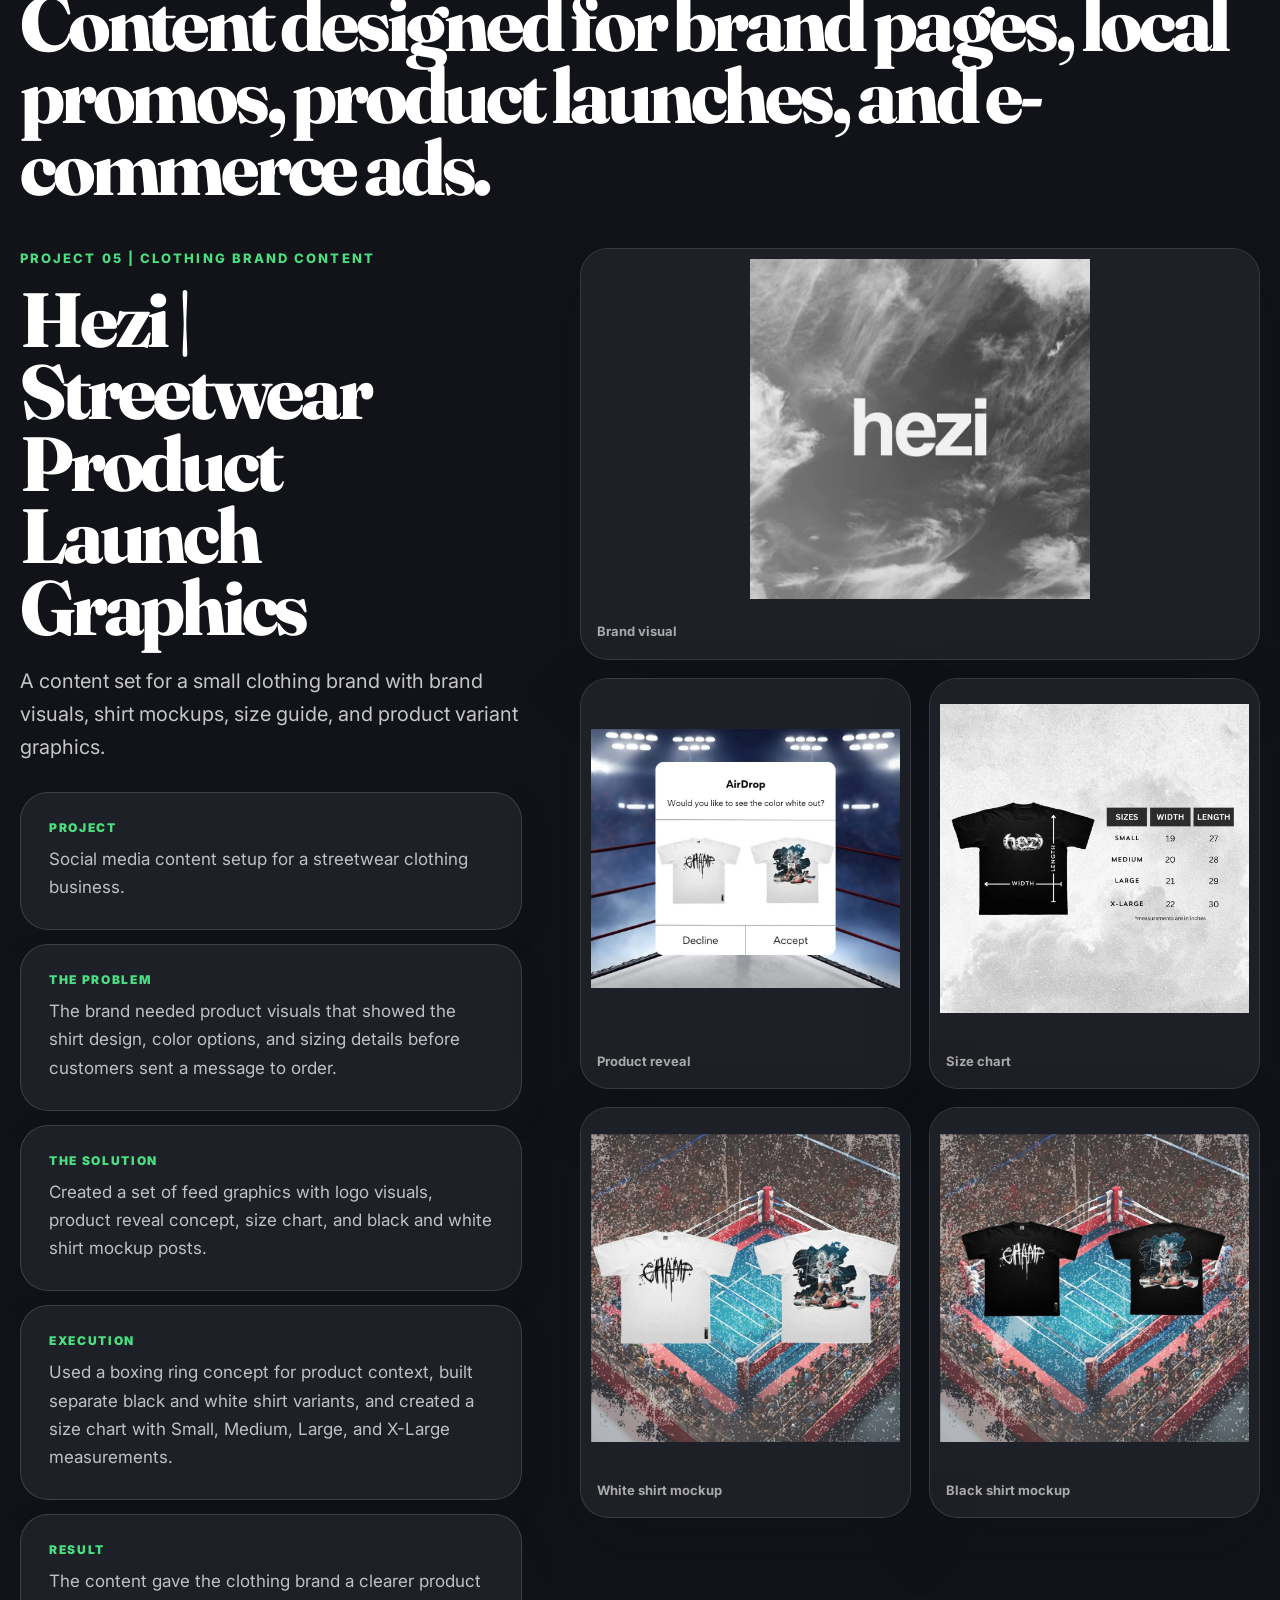
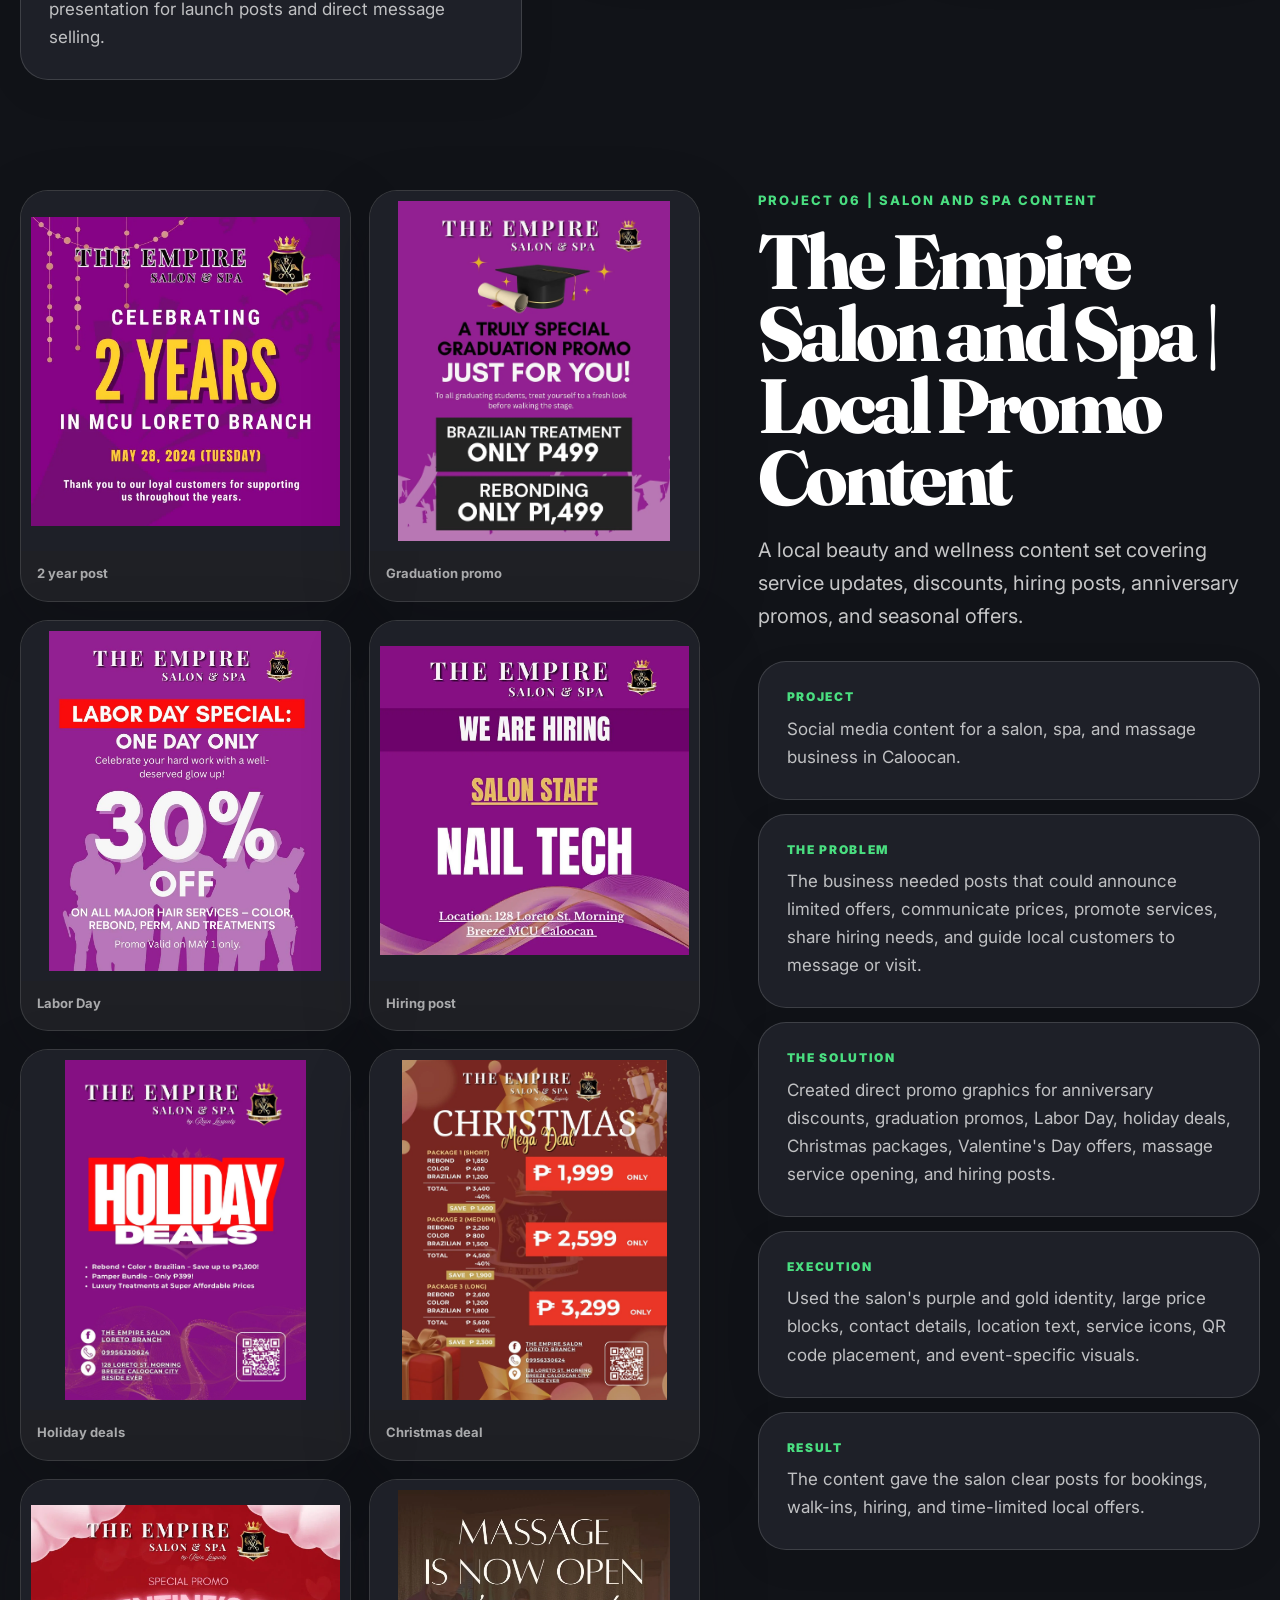
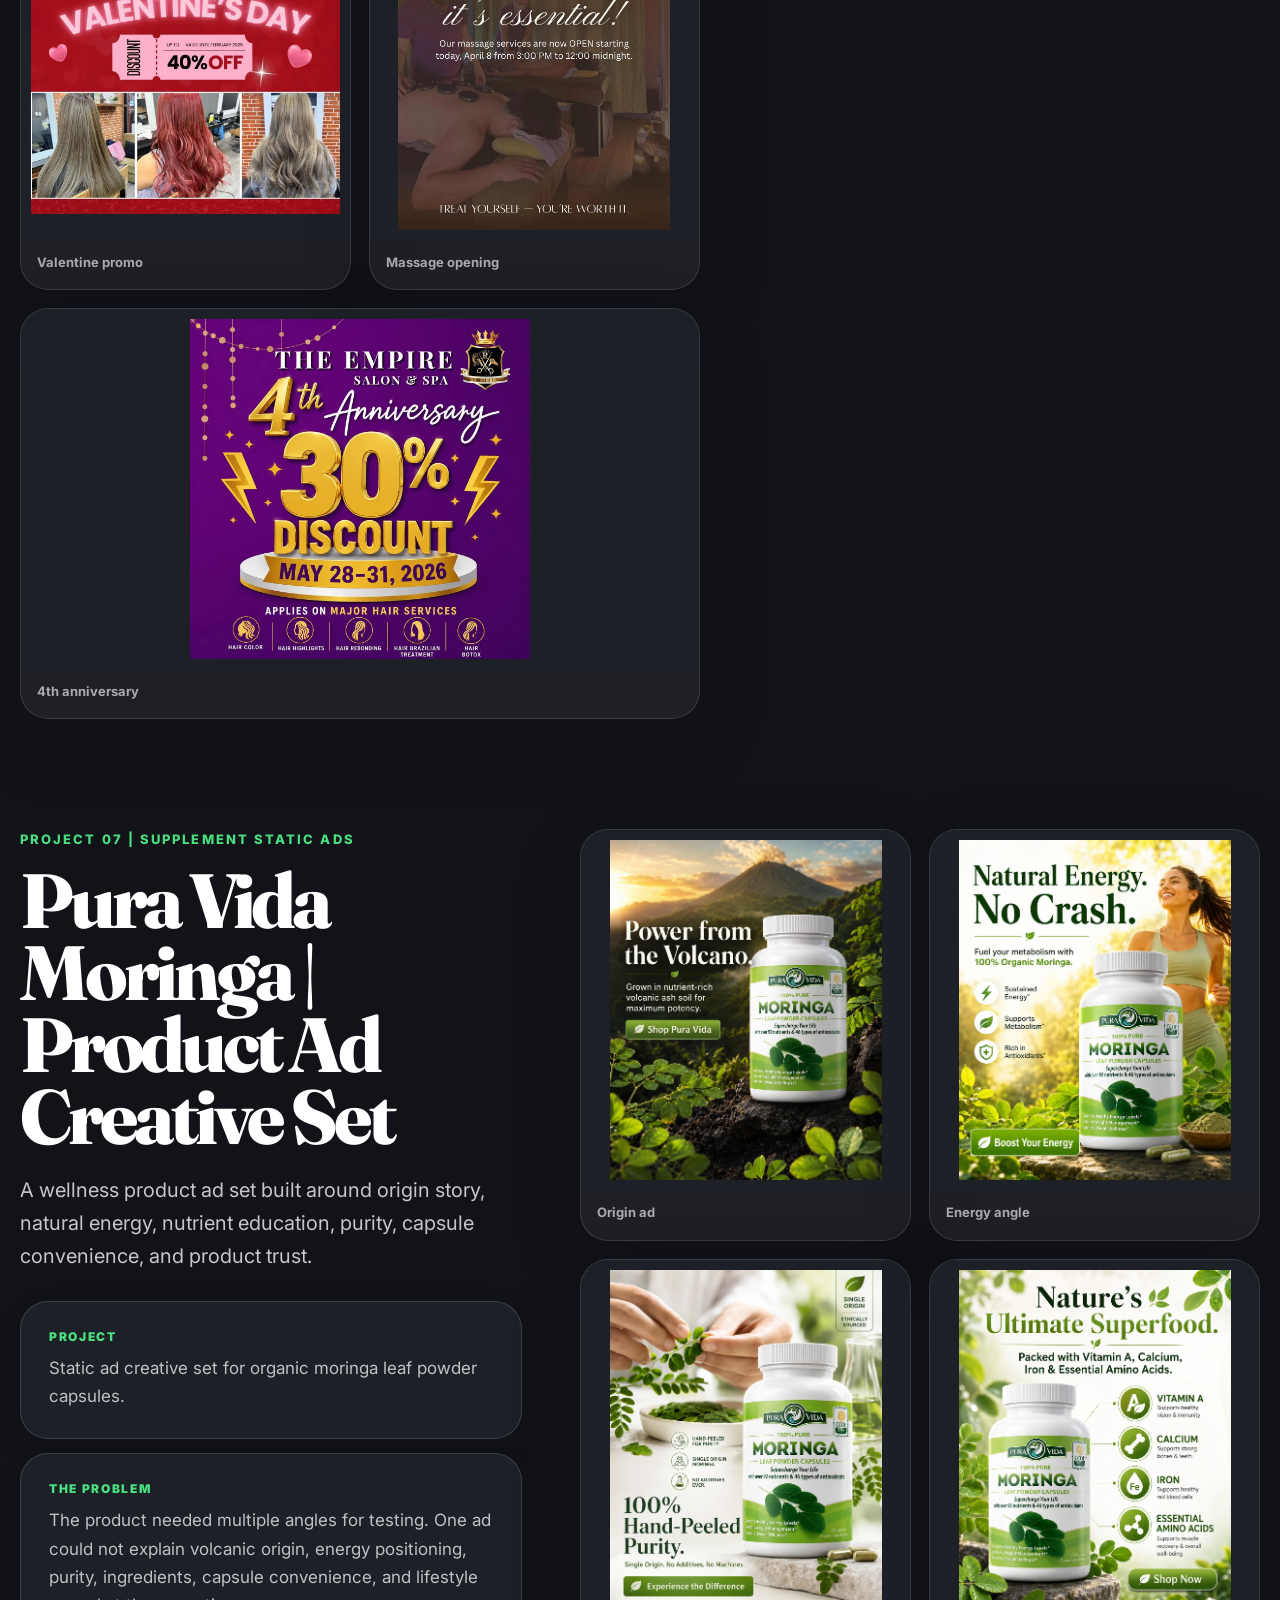
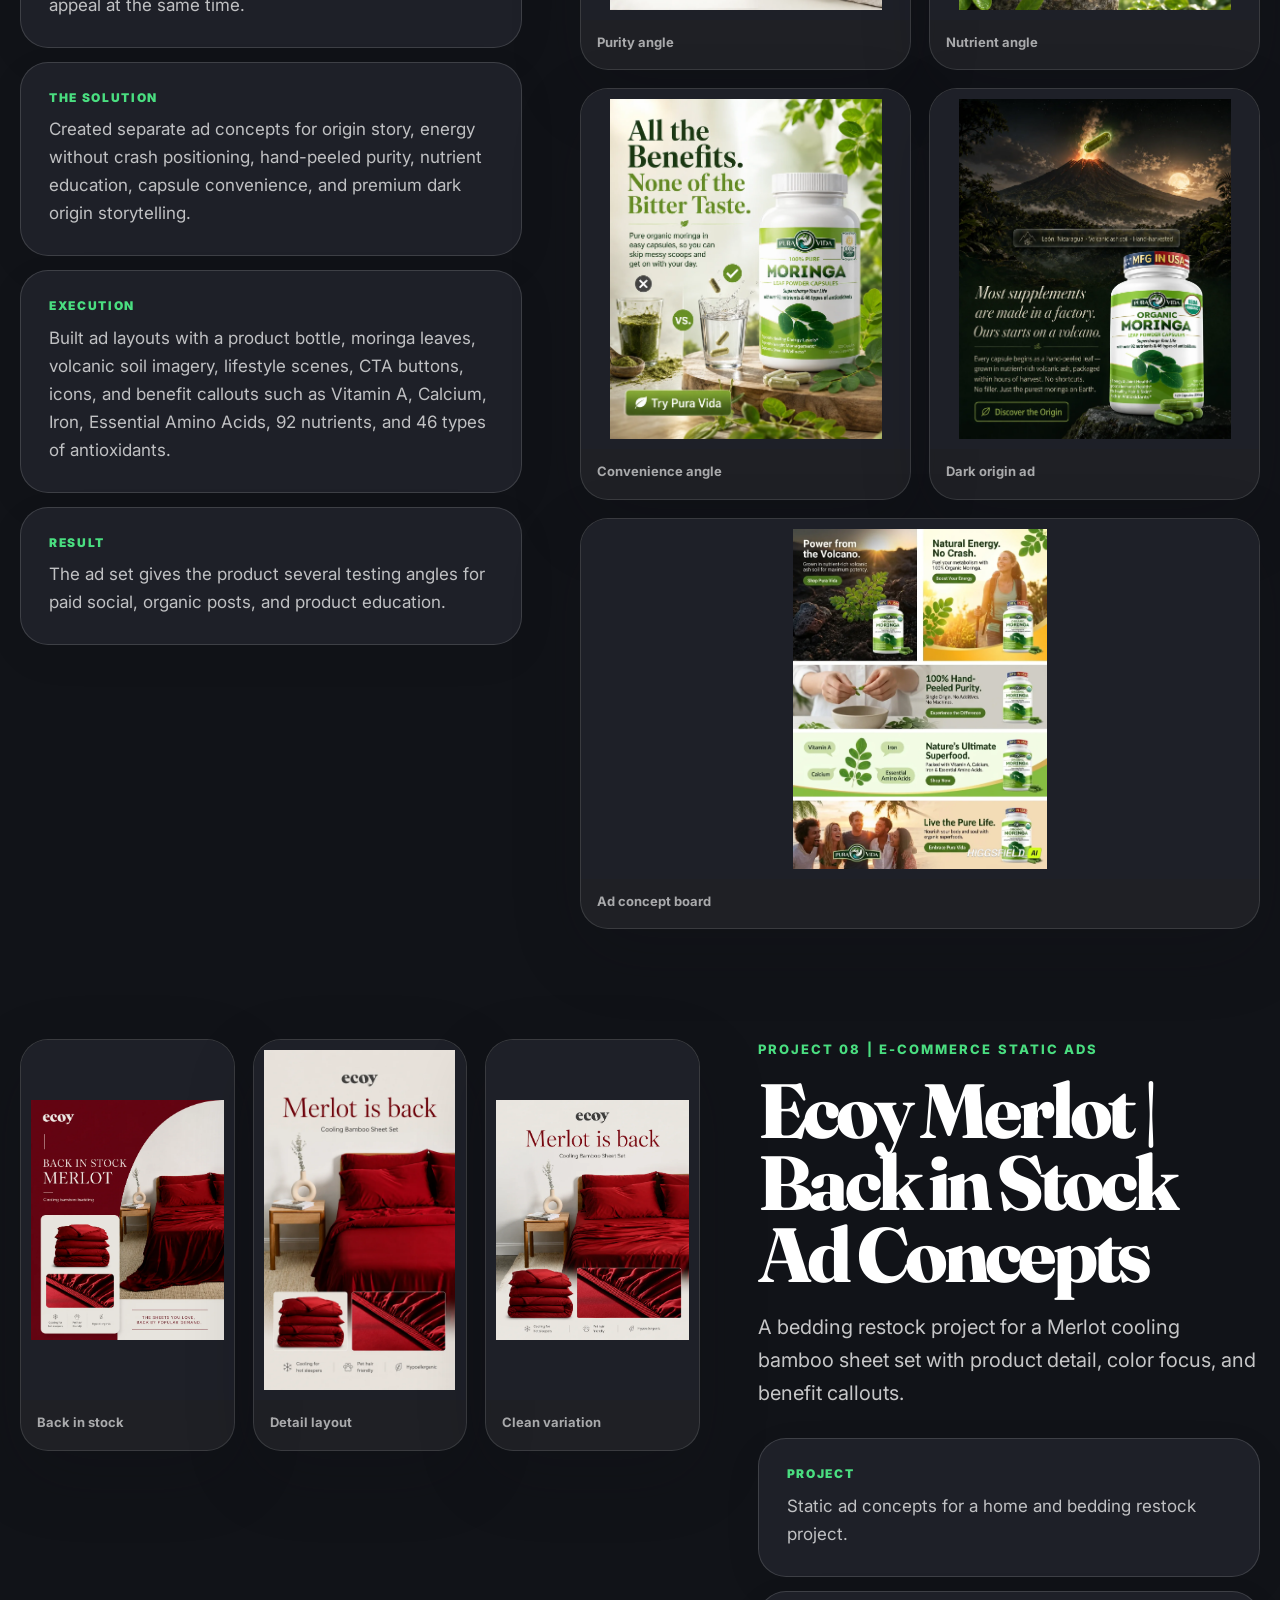
==== commit 423a5ce9: "Update index.html" ====
--- a/index.html
+++ b/index.html
@@ -359,10 +359,10 @@
           <p>I can handle store operations systems, Shopify page builds, social content, static ads, and reports without mixing the two services into one unclear role.</p>
         </div>
         <div class="contact-actions">
-         <a class="btn border-btn" href="https://mail.google.com/mail/?view=cm&fs=1&to=jamesatnta@gmail.com&su=Shopify%20Operations%20or%20Social%20Media%20Inquiry" target="_blank" rel="noopener">
-  Email James
+         <a class="footer-pill footer-email" href="https://mail.google.com/mail/?view=cm&fs=1&to=jamesatnta@gmail.com&su=Shopify%20Operations%20or%20Social%20Media%20Inquiry" target="_blank" rel="noopener">
+  jamesatnta@gmail.com
 </a>
-          <a class="btn btn-secondary dark-text" href="tel:+639606239178">Call +63 960 623 9178</a>
+          <a class="footer-phone" href="tel:+639606239178">+63 960 623 9178</a>
         </div>
       </div>
     </section>
@@ -371,7 +371,9 @@
   <footer class="site-footer">
     <div class="container footer-grid">
       <p>James Wilher Atenta</p>
-      <p><a href="mailto:jamesatnta@gmail.com">jamesatnta@gmail.com</a></p>
+      <a class="footer-pill footer-email" href="https://mail.google.com/mail/?view=cm&fs=1&to=jamesatnta@gmail.com&su=Shopify%20Operations%20or%20Social%20Media%20Inquiry" target="_blank" rel="noopener">
+  jamesatnta@gmail.com
+</a>
       <p><a href="tel:+639606239178">+63 960 623 9178</a></p>
     </div>
   </footer>
--- a/styles.css
+++ b/styles.css
@@ -181,3 +181,32 @@
   background: rgba(123, 92, 240, 0.14);
   transform: translateY(-2px);
 }
+
+.hero-actions a[href*="mail.google.com"],
+.contact a[href*="mail.google.com"],
+footer a[href*="mail.google.com"],
+a[href*="jamesatnta@gmail.com"] {
+  display: inline-flex !important;
+  align-items: center !important;
+  justify-content: center !important;
+  min-height: 64px !important;
+  padding: 0 34px !important;
+  border: 1px solid rgba(255, 255, 255, 0.42) !important;
+  border-radius: 999px !important;
+  background: transparent !important;
+  color: #ffffff !important;
+  text-decoration: none !important;
+  font-weight: 800 !important;
+  line-height: 1 !important;
+  cursor: pointer !important;
+  box-shadow: none !important;
+}
+
+.hero-actions a[href*="mail.google.com"]:hover,
+.contact a[href*="mail.google.com"]:hover,
+footer a[href*="mail.google.com"]:hover,
+a[href*="jamesatnta@gmail.com"]:hover {
+  border-color: #7B5CF0 !important;
+  background: rgba(123, 92, 240, 0.14) !important;
+  transform: translateY(-2px) !important;
+}
